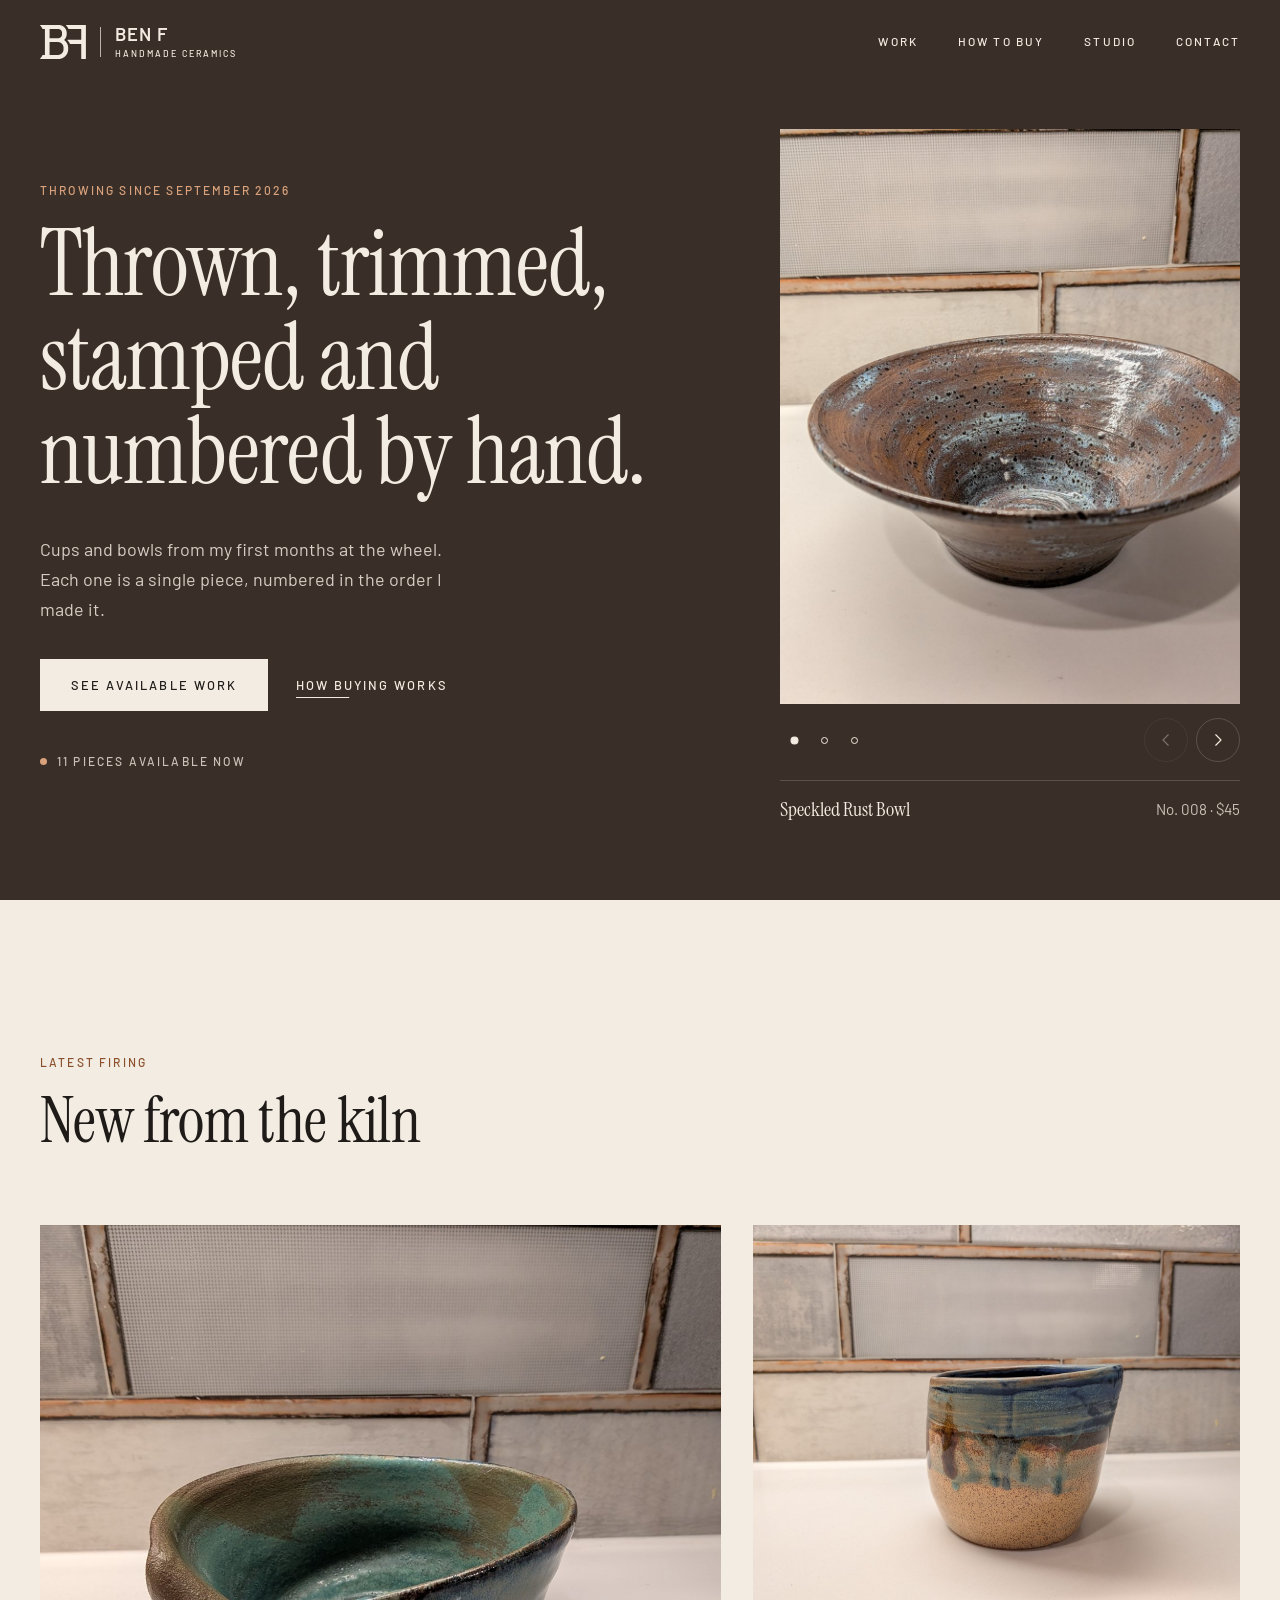
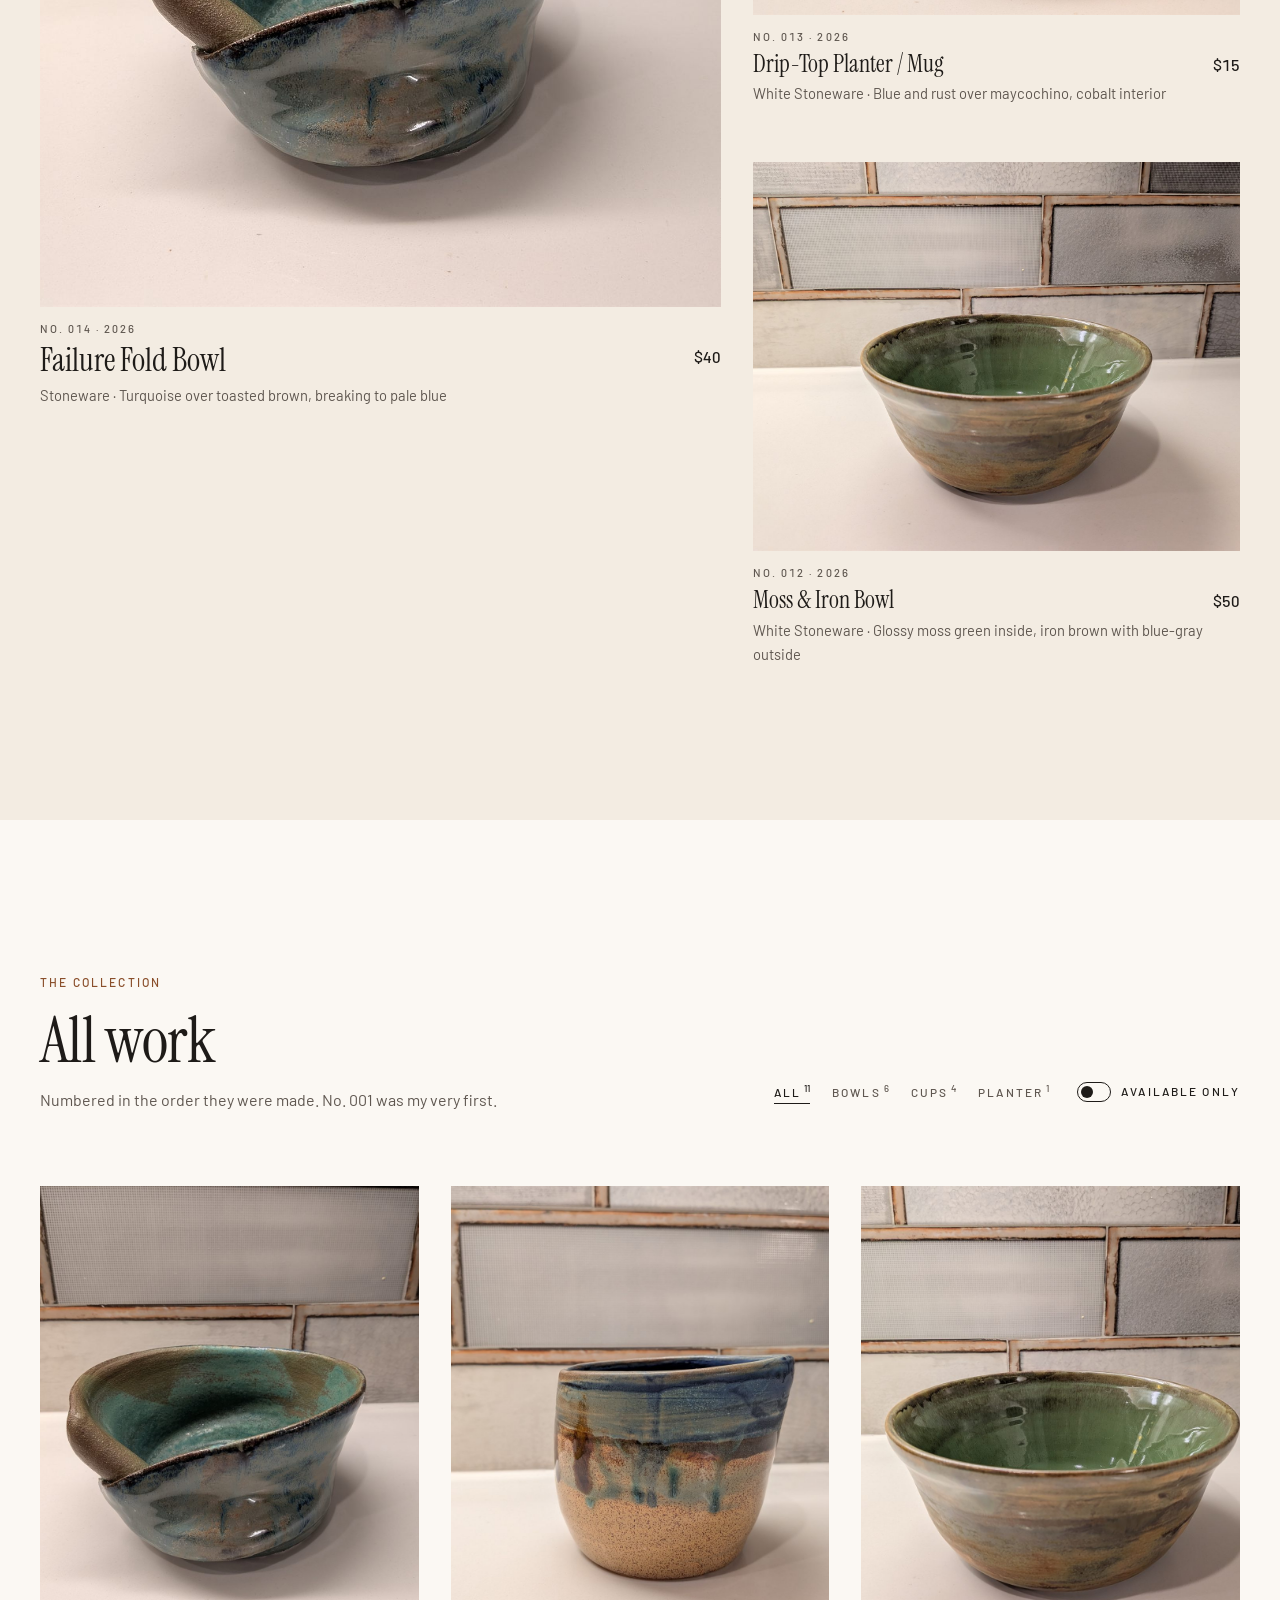
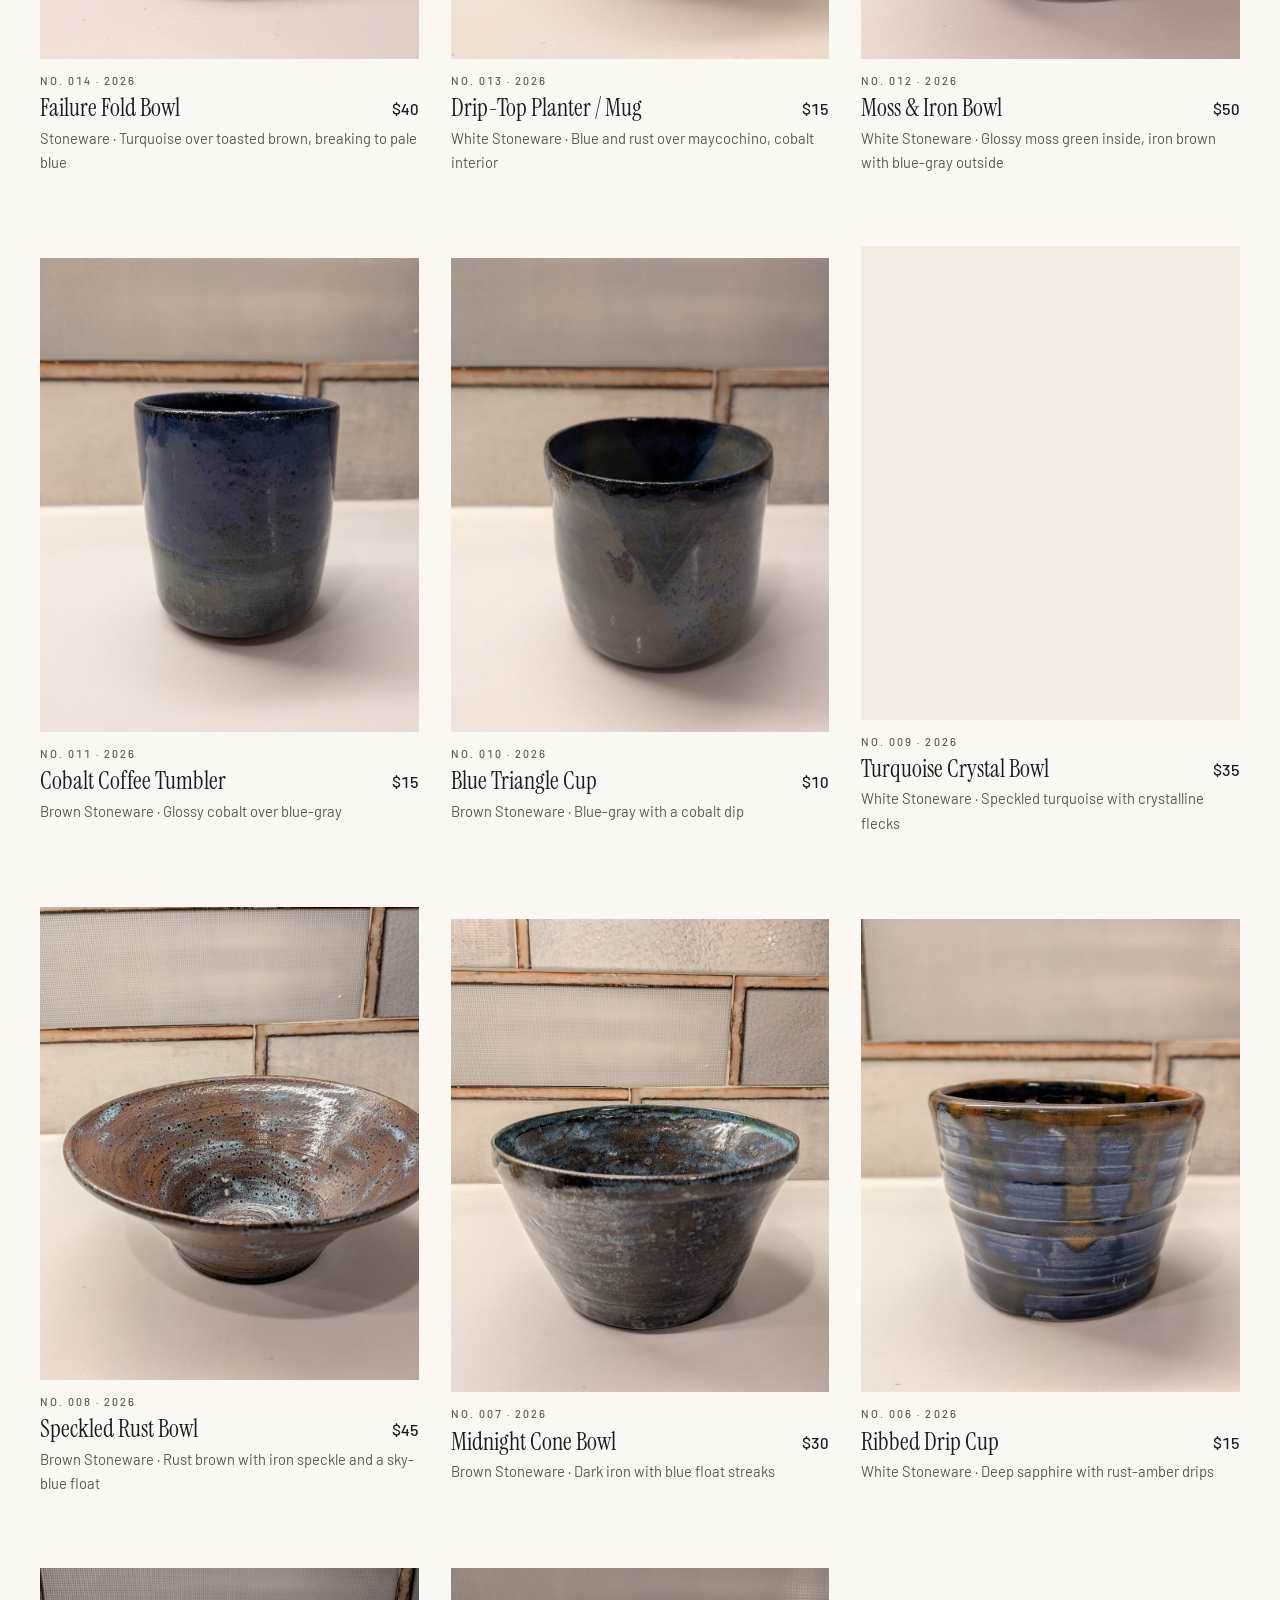
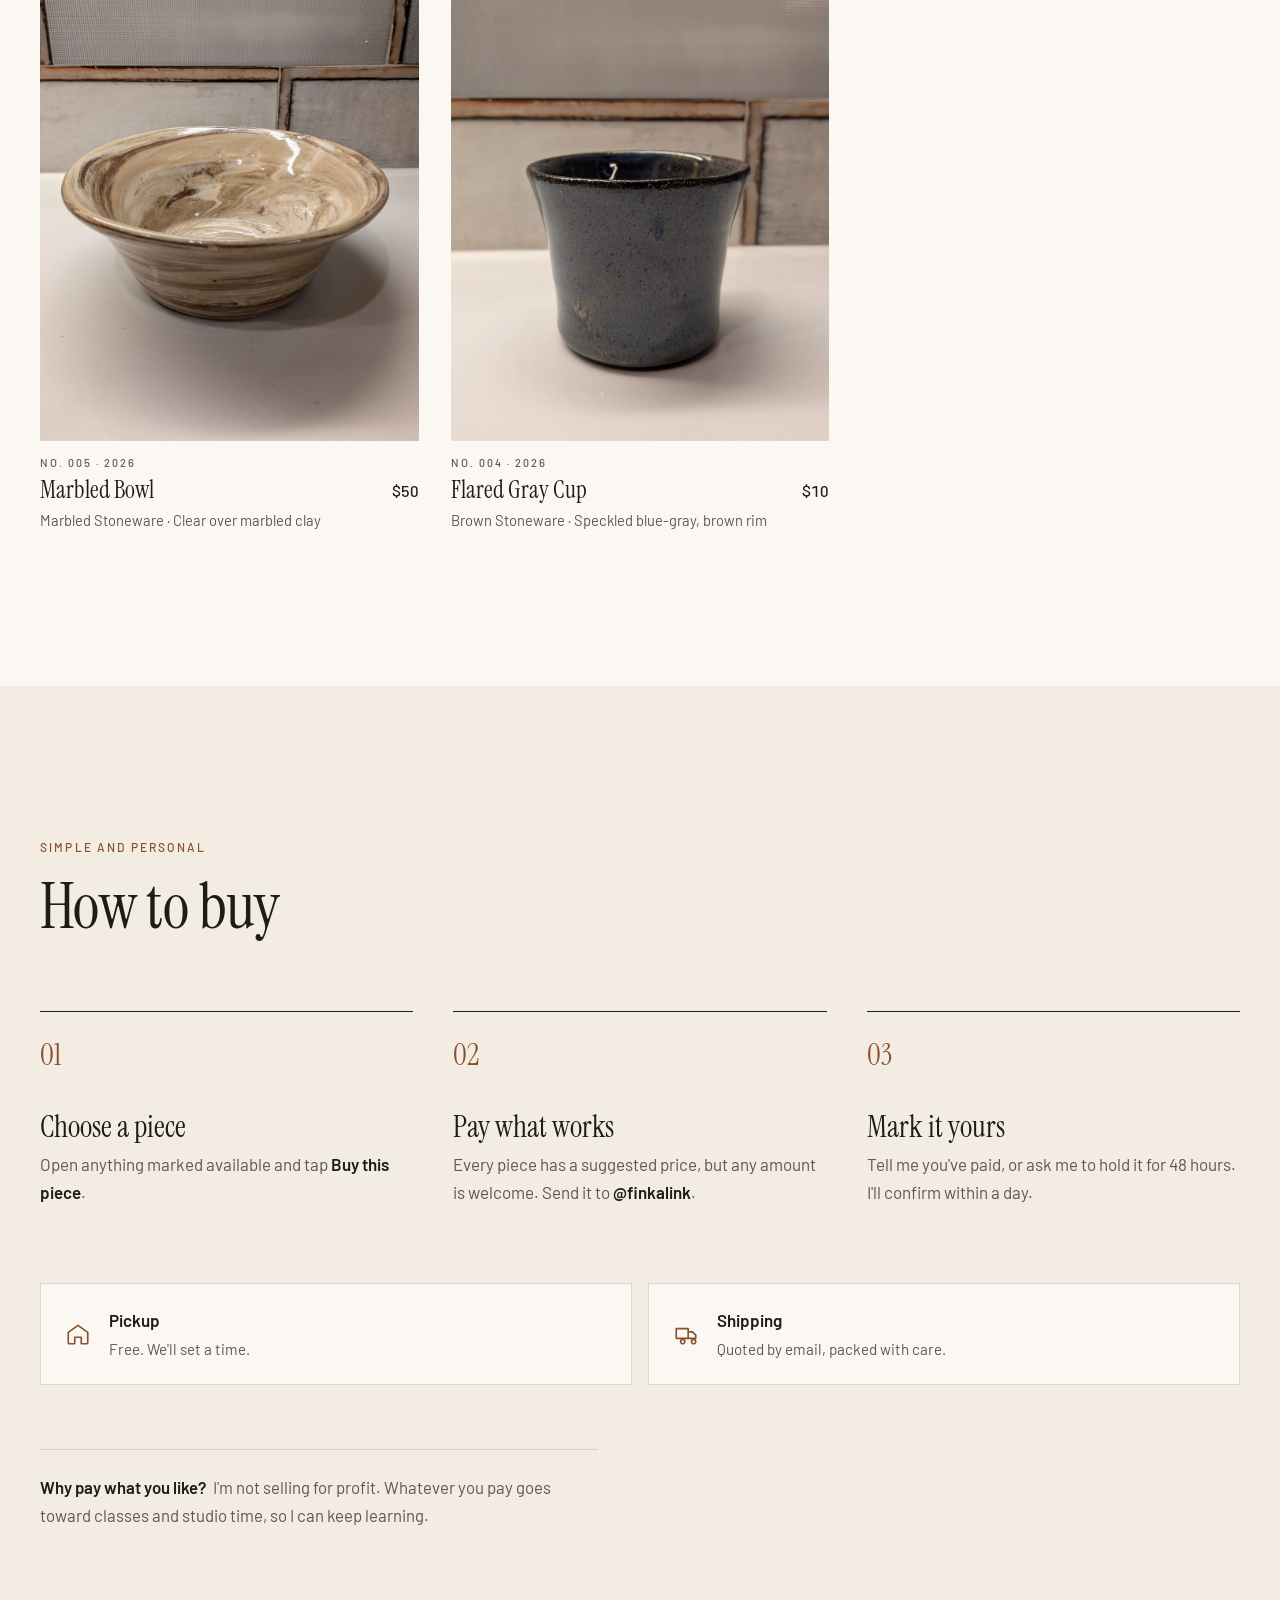
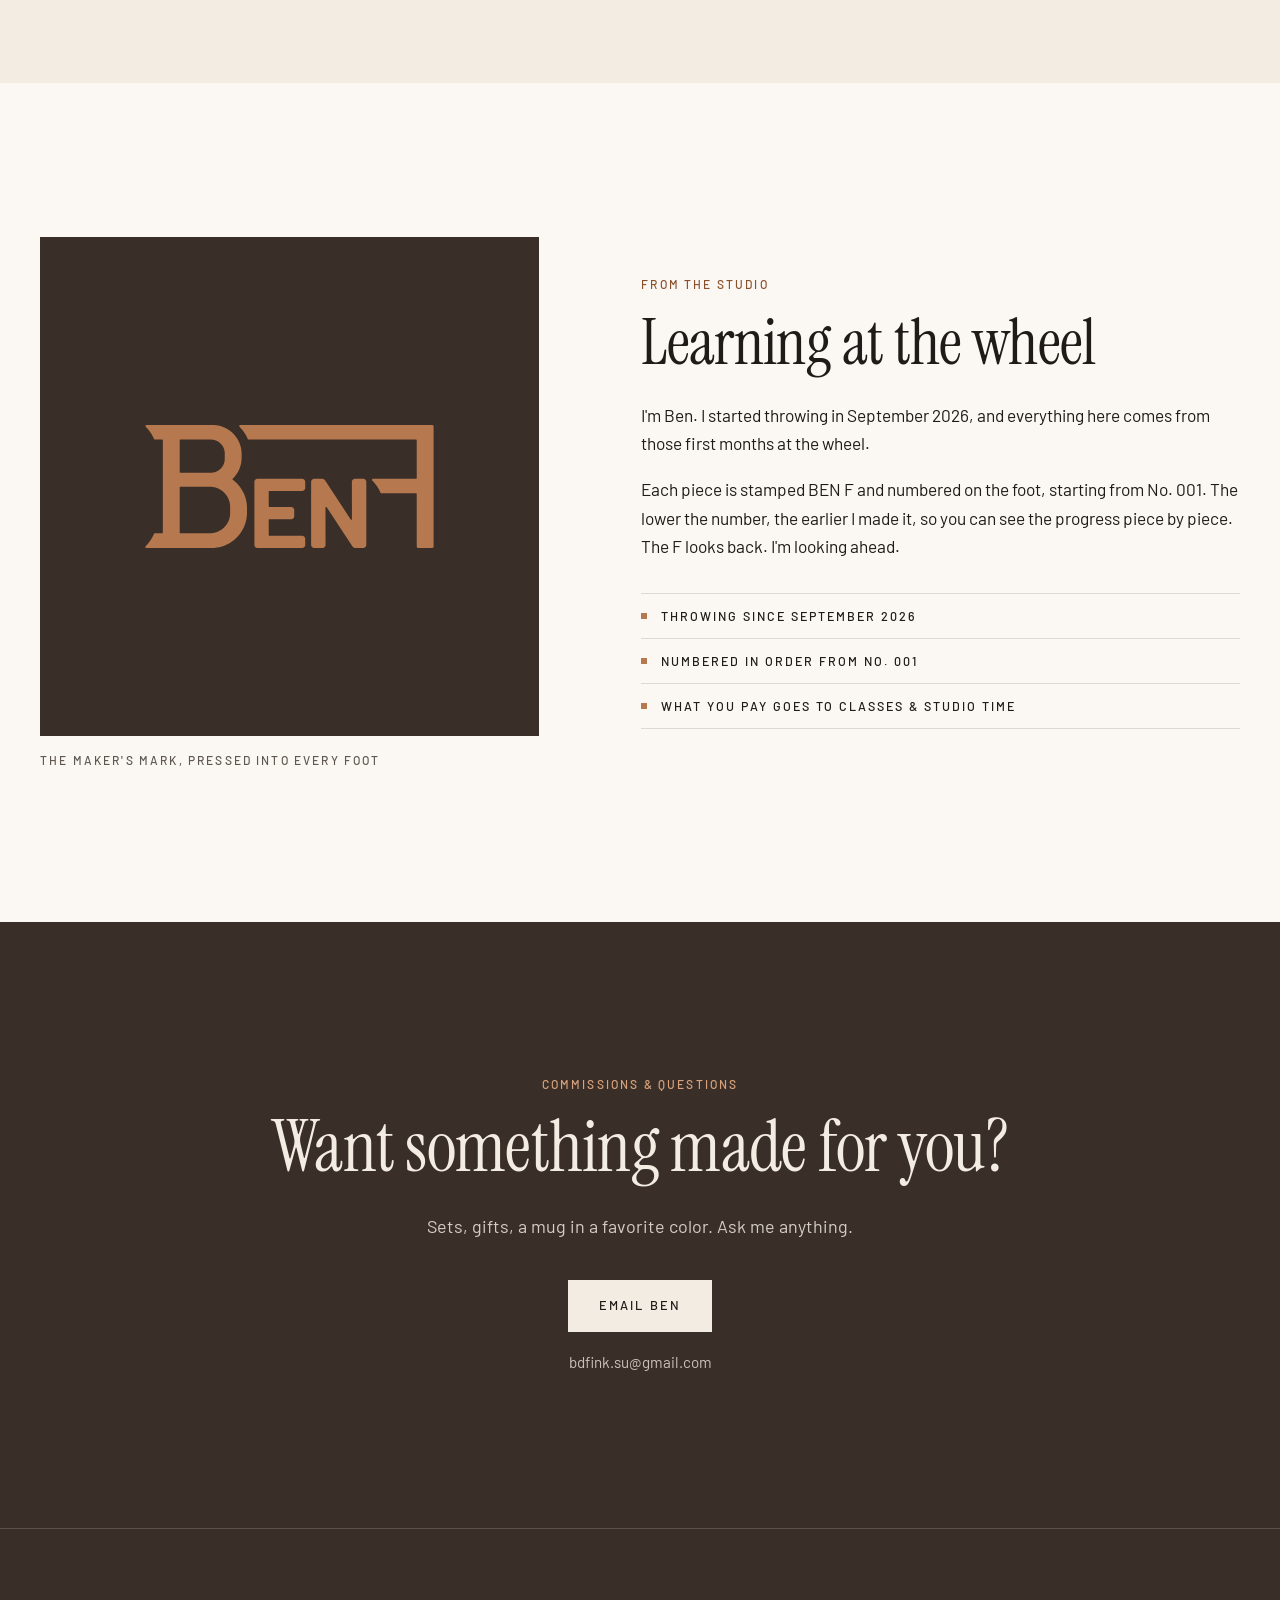
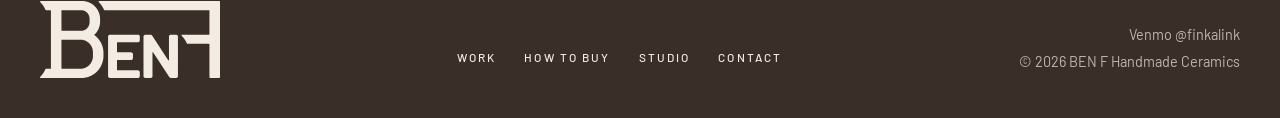
==== index.html @ 5b3cf67e "Swipeable photos for the featured piece; choose its top photo - Homepage: featured piece shows all i" ====
<!doctype html>
<html lang="en">
<head>
  <meta charset="utf-8">
  <meta name="viewport" content="width=device-width, initial-scale=1, viewport-fit=cover">
  <title>BEN F · Handmade Ceramics</title>
  <meta name="description" content="Wheel-thrown mugs, bowls and vases by BEN F. Each piece is thrown, trimmed, stamped and numbered by hand.">
  <meta name="theme-color" content="#3A2F28">

  <meta property="og:title" content="BEN F · Handmade Ceramics">
  <meta property="og:description" content="Thrown, trimmed, stamped and numbered by hand.">
  <meta property="og:image" content="https://finkalink.github.io/benf-ceramics/assets/brand/share.png">
  <meta property="og:type" content="website">

  <link rel="icon" href="assets/brand/favicon.ico" sizes="any">
  <link rel="icon" type="image/png" sizes="32x32" href="assets/brand/favicon_32.png">
  <link rel="apple-touch-icon" href="assets/brand/favicon_180.png">

  <link rel="preconnect" href="https://fonts.googleapis.com">
  <link rel="preconnect" href="https://fonts.gstatic.com" crossorigin>
  <link href="https://fonts.googleapis.com/css2?family=Barlow:ital,wght@0,400;0,500;0,600;1,400&family=Instrument+Serif:ital@0;1&display=swap" rel="stylesheet">
  <link rel="stylesheet" href="css/styles.css?v=202611241958">
  <script>document.documentElement.classList.add("js");</script>
</head>
<body>
  <a class="skip-link" href="#work">Skip to the work</a>

  <!-- ============ NAV ============ -->
  <header class="nav" id="nav">
    <div class="wrap nav__inner">
      <a href="#top" class="lockup" aria-label="BEN F Handmade Ceramics, back to top">
        <span class="monogram" aria-hidden="true"></span>
        <span class="lockup__rule" aria-hidden="true"></span>
        <span class="lockup__text">
          <span class="lockup__name">BEN F</span>
          <span class="lockup__sub">Handmade Ceramics</span>
        </span>
      </a>

      <nav class="nav__links" aria-label="Main">
        <a href="#work" data-section="work">Work</a>
        <a href="#how" data-section="how">How to buy</a>
        <a href="#studio" data-section="studio">Studio</a>
        <a href="#contact" data-section="contact">Contact</a>
      </nav>

      <button class="nav__menu-btn" id="menu-open" aria-expanded="false" aria-controls="menu">Menu</button>
    </div>
  </header>

  <!-- Full-screen mobile menu (museum floor guide) -->
  <div class="menu" id="menu" hidden>
    <div class="wrap menu__top">
      <span class="monogram" aria-hidden="true"></span>
      <button class="menu__close" id="menu-close">Close</button>
    </div>
    <nav class="wrap menu__links" aria-label="Main">
      <a href="#work"><span>01</span>Work</a>
      <a href="#how"><span>02</span>How to buy</a>
      <a href="#studio"><span>03</span>Studio</a>
      <a href="#contact"><span>04</span>Contact</a>
    </nav>
  </div>

  <main id="top">
    <!-- ============ HERO ============ -->
    <section class="hero room--dark" aria-labelledby="hero-title">
      <div class="wrap hero__grid">
        <div class="hero__text">
          <p class="label label--accent reveal">Throwing since September 2026</p>
          <h1 id="hero-title" class="display reveal">Thrown, trimmed, stamped and numbered by&nbsp;hand.</h1>
          <p class="hero__lede reveal">Cups and bowls from my first months at the wheel. Each one is a single piece, numbered in the order I made it.</p>
          <div class="hero__actions reveal">
            <a href="#work" class="btn btn--light">See available work</a>
            <a href="#how" class="link link--light">How buying works</a>
          </div>
          <p class="hero__count label reveal" id="hero-count" aria-live="polite"></p>
        </div>

        <figure class="hero__art reveal" id="hero-art">
          <!-- filled by main.js -->
        </figure>
      </div>
    </section>

    <!-- ============ NEW FROM THE KILN ============ -->
    <section class="section" id="new" aria-labelledby="new-title">
      <div class="wrap">
        <header class="section__head reveal">
          <p class="label label--accent">Latest firing</p>
          <h2 id="new-title" class="title">New from the kiln</h2>
        </header>
        <div class="new-grid" id="new-grid"></div>
      </div>
    </section>

    <!-- ============ COLLECTION ============ -->
    <section class="section section--paper" id="work" aria-labelledby="work-title">
      <div class="wrap">
        <header class="section__head section__head--split reveal">
          <div>
            <p class="label label--accent">The collection</p>
            <h2 id="work-title" class="title">All work</h2>
            <p class="section__note">Numbered in the order they were made. No. 001 was my very first.</p>
          </div>
          <div class="toolbar">
            <div class="filters" id="filters" role="group" aria-label="Filter by type"></div>
            <label class="toggle">
              <input type="checkbox" id="only-available">
              <span class="toggle__track" aria-hidden="true"></span>
              <span>Available only</span>
            </label>
          </div>
        </header>
        <div class="grid" id="grid" aria-live="polite"></div>
        <p class="grid__empty" id="grid-empty" hidden>Nothing here right now. A new firing is on the way.</p>
      </div>
    </section>

    <!-- ============ HOW TO BUY ============ -->
    <section class="section" id="how" aria-labelledby="how-title">
      <div class="wrap">
        <header class="section__head reveal">
          <p class="label label--accent">Simple and personal</p>
          <h2 id="how-title" class="title">How to buy</h2>
        </header>

        <ol class="steps">
          <li class="step reveal">
            <span class="step__no">01</span>
            <h3 class="step__title">Choose a piece</h3>
            <p>Open anything marked available and tap <strong>Buy this piece</strong>.</p>
          </li>
          <li class="step reveal">
            <span class="step__no">02</span>
            <h3 class="step__title">Pay what works</h3>
            <p>Every piece has a suggested price, but any amount is welcome. Send it to <strong class="venmo-handle">@finkalink</strong>.</p>
          </li>
          <li class="step reveal">
            <span class="step__no">03</span>
            <h3 class="step__title">Mark it yours</h3>
            <p>Tell me you've paid, or ask me to hold it for 48 hours. I'll confirm within a day.</p>
          </li>
        </ol>

        <div class="delivery reveal">
          <div class="delivery__item">
            <svg viewBox="0 0 24 24" aria-hidden="true"><path d="M3 10.5 12 4l9 6.5V20a1 1 0 0 1-1 1h-5v-6H9v6H4a1 1 0 0 1-1-1z"/></svg>
            <div><strong>Pickup</strong><span>Free. We'll set a time.</span></div>
          </div>
          <div class="delivery__item">
            <svg viewBox="0 0 24 24" aria-hidden="true"><path d="M3 7h11v9H3zM14 10h4l3 3v3h-7zM7 19a2 2 0 1 0 0-.01M17 19a2 2 0 1 0 0-.01"/></svg>
            <div><strong>Shipping</strong><span>Quoted by email, packed with care.</span></div>
          </div>
        </div>

        <p class="how__note reveal"><strong>Why pay what you like?</strong> I'm not selling for profit. Whatever you pay goes toward classes and studio time, so I can keep learning.</p>
      </div>
    </section>

    <!-- ============ STUDIO ============ -->
    <section class="section section--paper" id="studio" aria-labelledby="studio-title">
      <div class="wrap studio">
        <figure class="studio__art reveal" aria-hidden="true">
          <div class="studio__stamp"><span class="mark"></span></div>
          <figcaption class="label">The maker's mark, pressed into every foot</figcaption>
        </figure>
        <div class="studio__text">
          <p class="label label--accent reveal">From the studio</p>
          <h2 id="studio-title" class="title reveal">Learning at the wheel</h2>
          <p class="reveal">I'm Ben. I started throwing in September 2026, and everything here comes from those first months at the wheel.</p>
          <p class="reveal">Each piece is stamped BEN F and numbered on the foot, starting from No. 001. The lower the number, the earlier I made it, so you can see the progress piece by piece. The F looks back. I'm looking ahead.</p>
          <ul class="facts reveal">
            <li>Throwing since September 2026</li>
            <li>Numbered in order from No. 001</li>
            <li>What you pay goes to classes &amp; studio time</li>
          </ul>
        </div>
      </div>
    </section>

    <!-- ============ COMMISSIONS / CONTACT ============ -->
    <section class="section room--dark contact" id="contact" aria-labelledby="contact-title">
      <div class="wrap contact__inner">
        <p class="label label--accent reveal">Commissions &amp; questions</p>
        <h2 id="contact-title" class="display display--md reveal">Want something made for&nbsp;you?</h2>
        <p class="contact__lede reveal">Sets, gifts, a mug in a favorite color. Ask me anything.</p>
        <div class="reveal">
          <a class="btn btn--light" data-email-link href="#">Email Ben</a>
          <p class="contact__email" data-email-text></p>
        </div>
      </div>
    </section>
  </main>

  <!-- ============ FOOTER ============ -->
  <footer class="footer room--dark">
    <div class="wrap footer__inner">
      <span class="mark mark--footer" role="img" aria-label="BEN F"></span>
      <nav class="footer__links" aria-label="Footer">
        <a href="#work">Work</a>
        <a href="#how">How to buy</a>
        <a href="#studio">Studio</a>
        <a href="#contact">Contact</a>
      </nav>
      <div class="footer__meta">
        <p>Venmo <span class="venmo-handle">@finkalink</span></p>
        <p><a href="admin.html" class="footer__quiet" aria-label="Studio">&copy;</a> <span id="year"></span> BEN F Handmade Ceramics</p>
      </div>
    </div>
  </footer>

  <!-- ============ PIECE VIEW ("gallery room") ============ -->
  <dialog class="room" id="room" aria-labelledby="room-title">
    <div class="room__art" id="room-art">
      <div class="room__frame" id="room-frame"></div>
      <div class="room__thumbs" id="room-thumbs" hidden></div>
      <div class="room__arrows">
        <button class="arrow" id="room-prev" aria-label="Previous piece">
          <svg viewBox="0 0 24 24" aria-hidden="true"><path d="M15 5 8 12l7 7"/></svg>
        </button>
        <span class="room__count label" id="room-count"></span>
        <button class="arrow" id="room-next" aria-label="Next piece">
          <svg viewBox="0 0 24 24" aria-hidden="true"><path d="m9 5 7 7-7 7"/></svg>
        </button>
      </div>
    </div>

    <div class="room__panel">
      <button class="room__close" id="room-close" aria-label="Close">
        <svg viewBox="0 0 24 24" aria-hidden="true"><path d="M6 6l12 12M18 6 6 18"/></svg>
      </button>
      <div class="room__content" id="room-content"></div>
    </div>
  </dialog>

  <script src="js/pottery.js?v=202611241958"></script>
  <script src="js/main.js?v=202611241958"></script>
</body>
</html>
---- css/styles.css ----
/* =========================================================
   BEN F · Handmade Ceramics
   Design decisions live in /design.md
   ========================================================= */

/* ---------- Tokens ---------- */
:root {
  --ink: #1E1B18;
  --cream: #F3ECE2;
  --paper: #FBF8F3;
  --kiln: #3A2F28;
  --clay: #B5784F;
  --clay-deep: #8A4F2B;
  --clay-light: #D9A27C;
  --stone: #8C8279;
  --stone-deep: #5F5750;
  --hairline: rgba(30, 27, 24, .14);
  --hairline-dark: rgba(243, 236, 226, .18);

  --serif: "Instrument Serif", "Times New Roman", serif;
  --sans: "Barlow", system-ui, -apple-system, "Segoe UI", sans-serif;

  --wrap: 1240px;
  --gutter: 16px;
  --nav-h: 72px;
  --section: clamp(88px, 12vw, 160px);

  --ease: cubic-bezier(.22, .61, .36, 1);
  --ease-out: cubic-bezier(.16, 1, .3, 1);

  --z-nav: 20;
  --z-menu: 40;
}
@media (min-width: 768px) { :root { --gutter: 40px; --nav-h: 84px; } }

/* ---------- Base ---------- */
*, *::before, *::after { box-sizing: border-box; }

html {
  scroll-behavior: smooth;
  scroll-padding-top: var(--nav-h);
  -webkit-text-size-adjust: 100%;
}
body {
  margin: 0;
  background: var(--cream);
  color: var(--ink);
  font: 400 17px/1.65 var(--sans);
  -webkit-font-smoothing: antialiased;
  overflow-x: hidden;
}
body.is-locked { overflow: hidden; }

img, svg { display: block; max-width: 100%; }
a { color: inherit; }
button { font: inherit; color: inherit; }
p { margin: 0 0 1em; max-width: 60ch; }
strong { font-weight: 600; }

:focus-visible {
  outline: 2px solid var(--clay-deep);
  outline-offset: 3px;
  border-radius: 2px;
}
.room--dark :focus-visible { outline-color: var(--clay-light); }

.wrap {
  width: 100%;
  max-width: calc(var(--wrap) + var(--gutter) * 2);
  margin-inline: auto;
  padding-inline: var(--gutter);
}

.skip-link {
  position: absolute;
  left: 16px;
  top: -100px;
  z-index: 100;
  background: var(--ink);
  color: var(--cream);
  padding: 12px 18px;
}
.skip-link:focus { top: 12px; }

/* ---------- Type ---------- */
.display, .title {
  font-family: var(--serif);
  font-weight: 400;
  line-height: 1.02;
  letter-spacing: -.01em;
  margin: 0 0 .4em;
  text-wrap: balance;
}
.display { font-size: clamp(2.9rem, 7.2vw, 6.2rem); }
.display--md { font-size: clamp(2.5rem, 5.6vw, 4.6rem); }
.title { font-size: clamp(2.4rem, 5vw, 4rem); }

.label {
  font: 500 .75rem/1.4 var(--sans);
  letter-spacing: .18em;
  text-transform: uppercase;
  margin: 0 0 1.1rem;
}
.label--accent { color: var(--clay-deep); }
.room--dark .label--accent { color: var(--clay-light); }

/* ---------- Buttons & links ---------- */
.btn {
  display: inline-flex;
  align-items: center;
  justify-content: center;
  gap: .6em;
  min-height: 52px;
  padding: 0 30px;
  border: 1px solid var(--ink);
  border-radius: 0;
  background: var(--ink);
  color: var(--cream);
  font: 500 .8rem/1 var(--sans);
  letter-spacing: .16em;
  text-transform: uppercase;
  text-decoration: none;
  cursor: pointer;
  transition: background-color .25s var(--ease), color .25s var(--ease), border-color .25s var(--ease);
}
.btn:hover { background: var(--clay-deep); border-color: var(--clay-deep); }
.btn--light { background: var(--cream); color: var(--ink); border-color: var(--cream); }
.btn--light:hover { background: var(--clay-light); border-color: var(--clay-light); color: var(--ink); }
.btn--ghost { background: transparent; color: var(--ink); }
.btn--ghost:hover { background: var(--ink); color: var(--cream); border-color: var(--ink); }
.btn--block { width: 100%; }
.btn[disabled], .btn[aria-disabled="true"] { opacity: .55; cursor: not-allowed; pointer-events: none; }

.link {
  position: relative;
  display: inline-block;
  padding: 6px 0;
  font: 500 .8rem/1 var(--sans);
  letter-spacing: .16em;
  text-transform: uppercase;
  text-decoration: none;
  cursor: pointer;
  background: none;
  border: 0;
}
.link::after {
  content: "";
  position: absolute;
  left: 0; right: 0; bottom: 0;
  height: 1px;
  background: currentColor;
  transform: scaleX(.35);
  transform-origin: left;
  transition: transform .35s var(--ease);
}
.link:hover::after, .link:focus-visible::after { transform: scaleX(1); }
.link--light { color: var(--cream); }

/* ---------- Brand marks (CSS masks keep them single-color) ---------- */
.monogram, .mark {
  display: block;
  background: currentColor;
  -webkit-mask: var(--src) center / contain no-repeat;
          mask: var(--src) center / contain no-repeat;
}
.monogram { --src: url("../assets/brand/bf-monogram.svg"); width: 46px; aspect-ratio: 1348 / 1000; }
.mark     { --src: url("../assets/brand/benf-mark.svg");   width: 220px; aspect-ratio: 2344 / 1000; }

/* ---------- Nav ---------- */
.nav {
  position: fixed;
  inset: 0 0 auto 0;
  z-index: var(--z-nav);
  height: var(--nav-h);
  color: var(--cream);
  transition: background-color .3s var(--ease), color .3s var(--ease), box-shadow .3s var(--ease);
}
.nav.is-scrolled {
  background: rgba(58, 47, 40, .96);
  box-shadow: 0 1px 0 var(--hairline-dark);
}
.nav.is-solid {
  background: rgba(243, 236, 226, .94);
  color: var(--ink);
  box-shadow: 0 1px 0 var(--hairline);
  -webkit-backdrop-filter: blur(10px);
          backdrop-filter: blur(10px);
}
.nav__inner {
  height: 100%;
  display: flex;
  align-items: center;
  justify-content: space-between;
  gap: 24px;
}

.lockup {
  display: flex;
  align-items: center;
  gap: 14px;
  text-decoration: none;
  min-height: 44px;
}
.lockup__rule { width: 1px; height: 30px; background: currentColor; opacity: .7; }
.lockup__text { display: flex; flex-direction: column; line-height: 1; }
.lockup__name { font: 600 1.15rem/1 var(--sans); letter-spacing: .06em; }
.lockup__sub { font: 500 .56rem/1 var(--sans); letter-spacing: .22em; text-transform: uppercase; margin-top: 6px; }

.nav__links { display: none; gap: 40px; }
.nav__links a {
  position: relative;
  padding: 10px 0;
  font: 500 .74rem/1 var(--sans);
  letter-spacing: .18em;
  text-transform: uppercase;
  text-decoration: none;
}
.nav__links a::after {
  content: "";
  position: absolute;
  left: 50%; bottom: 2px;
  width: 18px; height: 2px;
  margin-left: -9px;
  background: var(--clay);
  transform: scaleX(0);
  transition: transform .3s var(--ease);
}
.nav__links a:hover::after,
.nav__links a.is-active::after { transform: scaleX(1); }

.nav__menu-btn {
  min-height: 44px;
  padding: 0 4px;
  background: none;
  border: 0;
  font: 500 .74rem/1 var(--sans);
  letter-spacing: .18em;
  text-transform: uppercase;
  cursor: pointer;
}

@media (min-width: 900px) {
  .nav__links { display: flex; }
  .nav__menu-btn { display: none; }
}
@media (max-width: 420px) {
  .lockup__rule, .lockup__sub { display: none; }
}

/* Mobile menu */
.menu {
  position: fixed;
  inset: 0;
  z-index: var(--z-menu);
  background: var(--kiln);
  color: var(--cream);
  display: flex;
  flex-direction: column;
  opacity: 0;
  transition: opacity .3s var(--ease);
}
.menu.is-open { opacity: 1; }
.menu[hidden] { display: none; }
.menu__top {
  height: var(--nav-h);
  display: flex;
  align-items: center;
  justify-content: space-between;
}
.menu__close {
  min-height: 44px;
  background: none;
  border: 0;
  font: 500 .74rem/1 var(--sans);
  letter-spacing: .18em;
  text-transform: uppercase;
  cursor: pointer;
}
.menu__links {
  display: flex;
  flex-direction: column;
  justify-content: center;
  flex: 1;
  padding-bottom: 12vh;
}
.menu__links a {
  display: flex;
  align-items: baseline;
  gap: 18px;
  padding: 14px 0;
  border-bottom: 1px solid var(--hairline-dark);
  font: 400 clamp(2.4rem, 11vw, 3.4rem)/1 var(--serif);
  text-decoration: none;
}
.menu__links span { font: 500 .72rem/1 var(--sans); letter-spacing: .18em; color: var(--clay-light); }

/* ---------- Rooms & sections ---------- */
.room--dark { background: var(--kiln); color: var(--cream); }
.section { padding-block: var(--section); }
.section--paper { background: var(--paper); }
.section__head { margin-bottom: clamp(40px, 6vw, 72px); }
.section__head .title { margin: 0; }
.section__head--split {
  display: flex;
  flex-wrap: wrap;
  align-items: flex-end;
  justify-content: space-between;
  gap: 28px;
}

/* ---------- Hero ---------- */
.hero {
  min-height: 100svh;
  padding: calc(var(--nav-h) + 40px) 0 72px;
  display: flex;
  align-items: center;
}
.hero__grid {
  display: grid;
  gap: 56px;
  align-items: center;
}
.hero__lede { font-size: 1.12rem; color: rgba(243, 236, 226, .84); max-width: 44ch; margin-bottom: 2.2rem; }
.hero__actions { display: flex; flex-wrap: wrap; align-items: center; gap: 28px; }
.hero__count { margin: 2.6rem 0 0; color: rgba(243, 236, 226, .78); display: flex; align-items: center; gap: 10px; }
.hero__count::before {
  content: "";
  width: 7px; height: 7px;
  border-radius: 50%;
  background: var(--clay-light);
}
.hero__count:empty { display: none; }

.hero__art { margin: 0; }
/* Featured piece: a swipeable strip of its photos */
.hero__track {
  display: flex;
  aspect-ratio: 4 / 5;
  overflow-x: auto;
  overflow-y: hidden;
  scroll-snap-type: x mandatory;
  overscroll-behavior-x: contain;
  scrollbar-width: none;
  background: var(--paper);
}
.hero__track::-webkit-scrollbar { display: none; }
.hero__slide {
  flex: 0 0 100%;
  height: 100%;
  padding: 0;
  border: 0;
  background: none;
  overflow: hidden;
  scroll-snap-align: start;
  scroll-snap-stop: always;
  cursor: pointer;
}
.hero__slide > * { width: 100%; height: 100%; object-fit: cover; transition: transform .9s var(--ease-out); }
.hero__slide:hover > *, .hero__slide:focus-visible > * { transform: scale(1.03); }
.hero__slide:focus-visible { outline-offset: -4px; }

.hero__nav {
  display: flex;
  align-items: center;
  justify-content: space-between;
  gap: 12px;
  margin-top: 14px;
}
.hero__dots { display: flex; gap: 2px; }
.hero__dot {
  width: 28px; height: 28px;
  display: grid;
  place-items: center;
  padding: 0;
  border: 0;
  background: none;
  cursor: pointer;
}
.hero__dot::before {
  content: "";
  width: 7px; height: 7px;
  border-radius: 50%;
  border: 1px solid var(--cream);
  transition: background-color .2s var(--ease), transform .2s var(--ease);
}
.hero__dot[aria-current="true"]::before { background: var(--cream); transform: scale(1.15); }
.hero__arrows { display: flex; gap: 8px; }
.hero__arrow {
  width: 44px; height: 44px;
  display: grid;
  place-items: center;
  border: 1px solid var(--hairline-dark);
  border-radius: 50%;
  background: none;
  color: var(--cream);
  cursor: pointer;
  transition: background-color .2s var(--ease), border-color .2s var(--ease), color .2s var(--ease);
}
.hero__arrow:hover { background: var(--cream); border-color: var(--cream); color: var(--ink); }
.hero__arrow[disabled] { opacity: .35; pointer-events: none; }
.hero__arrow svg { width: 18px; height: 18px; fill: none; stroke: currentColor; stroke-width: 1.5; stroke-linecap: round; stroke-linejoin: round; }
.hero__caption {
  display: flex;
  justify-content: space-between;
  gap: 16px;
  padding-top: 16px;
  border-top: 1px solid var(--hairline-dark);
  margin-top: 18px;
  font-size: .95rem;
}
.hero__caption em { font: 400 1.25rem/1.2 var(--serif); font-style: normal; }
.hero__caption span { color: rgba(243, 236, 226, .78); }

@media (min-width: 900px) {
  .hero__grid { grid-template-columns: 1.15fr .85fr; gap: clamp(56px, 7vw, 120px); }
  .hero__art { max-width: 460px; justify-self: end; width: 100%; }
}

/* ---------- Piece cards (shared) ---------- */
.piece {
  display: block;
  width: 100%;
  padding: 0;
  border: 0;
  background: none;
  text-align: left;
  cursor: pointer;
}
.piece__frame {
  position: relative;
  aspect-ratio: 4 / 5;
  overflow: hidden;
  background: var(--cream);
}
.section--paper .piece__frame { background: var(--cream); }
.piece__frame > svg,
.piece__frame > img {
  width: 100%;
  height: 100%;
  object-fit: cover;
  transition: transform .9s var(--ease-out);
}
.piece:hover .piece__frame > svg,
.piece:hover .piece__frame > img,
.piece:focus-visible .piece__frame > svg,
.piece:focus-visible .piece__frame > img { transform: scale(1.03); }

.piece__view {
  position: absolute;
  right: 14px; bottom: 14px;
  padding: 10px 14px;
  background: var(--paper);
  color: var(--ink);
  font: 500 .68rem/1 var(--sans);
  letter-spacing: .18em;
  text-transform: uppercase;
  opacity: 0;
  transform: translateY(6px);
  transition: opacity .3s var(--ease), transform .3s var(--ease);
}
.piece:hover .piece__view, .piece:focus-visible .piece__view { opacity: 1; transform: none; }
@media (hover: none) { .piece__view { display: none; } }

.status {
  position: absolute;
  left: 14px; top: 14px;
  padding: 7px 11px;
  background: var(--ink);
  color: var(--cream);
  font: 500 .66rem/1 var(--sans);
  letter-spacing: .18em;
  text-transform: uppercase;
}
.status--reserved { background: var(--clay-deep); }
.piece.is-unavailable .piece__frame > svg,
.piece.is-unavailable .piece__frame > img { opacity: .72; }

/* Wall label */
.wall-label {
  display: grid;
  grid-template-columns: 1fr auto;
  column-gap: 16px;
  padding-top: 16px;
}
.wall-label__no {
  grid-column: 1 / -1;
  font: 500 .7rem/1 var(--sans);
  letter-spacing: .18em;
  text-transform: uppercase;
  color: var(--stone-deep);
  margin-bottom: 8px;
  font-variant-numeric: tabular-nums;
}
.wall-label__name { font: 400 1.5rem/1.15 var(--serif); }
.wall-label__price { font: 500 1rem/1.5 var(--sans); font-variant-numeric: tabular-nums; padding-top: 3px; }
.wall-label__meta { grid-column: 1 / -1; font-size: .92rem; color: var(--stone-deep); margin-top: 4px; }
.is-unavailable .wall-label__price { color: var(--stone-deep); }

/* ---------- New from the kiln ---------- */
.new-grid { display: grid; gap: 56px 32px; }
@media (min-width: 768px) {
  .new-grid { grid-template-columns: 7fr 5fr; align-items: start; }
  .new-grid > :first-child { grid-row: span 2; }
  .new-grid > :first-child .piece__frame { aspect-ratio: 1 / 1; }
  .new-grid > :first-child .wall-label__name { font-size: 2rem; }
  .new-grid > :not(:first-child) .piece__frame { aspect-ratio: 5 / 4; }
}

/* ---------- Collection ---------- */
.toolbar { display: flex; flex-wrap: wrap; align-items: center; gap: 16px 28px; }
.filters { display: flex; flex-wrap: wrap; gap: 4px 22px; }
.filters button {
  position: relative;
  min-height: 44px;
  padding: 0;
  background: none;
  border: 0;
  font: 500 .74rem/1 var(--sans);
  letter-spacing: .18em;
  text-transform: uppercase;
  color: var(--stone-deep);
  cursor: pointer;
  transition: color .2s var(--ease);
}
.filters button::after {
  content: "";
  position: absolute;
  left: 0; right: 0; bottom: 10px;
  height: 1px;
  background: var(--ink);
  transform: scaleX(0);
  transform-origin: left;
  transition: transform .3s var(--ease);
}
.filters button:hover { color: var(--ink); }
.filters button[aria-pressed="true"] { color: var(--ink); }
.filters button[aria-pressed="true"]::after { transform: scaleX(1); }
.filters sup { font-size: .6rem; margin-left: 3px; letter-spacing: 0; }

.toggle {
  display: inline-flex;
  align-items: center;
  gap: 10px;
  min-height: 44px;
  font: 500 .74rem/1 var(--sans);
  letter-spacing: .18em;
  text-transform: uppercase;
  cursor: pointer;
}
.toggle input { position: absolute; opacity: 0; width: 1px; height: 1px; }
.toggle__track {
  position: relative;
  width: 34px; height: 20px;
  border: 1px solid var(--ink);
  border-radius: 20px;
  transition: background-color .2s var(--ease);
}
.toggle__track::after {
  content: "";
  position: absolute;
  top: 3px; left: 3px;
  width: 12px; height: 12px;
  border-radius: 50%;
  background: var(--ink);
  transition: transform .25s var(--ease), background-color .2s var(--ease);
}
.toggle input:checked + .toggle__track { background: var(--ink); }
.toggle input:checked + .toggle__track::after { transform: translateX(14px); background: var(--cream); }
.toggle input:focus-visible + .toggle__track { outline: 2px solid var(--clay-deep); outline-offset: 3px; }

.grid { display: grid; gap: 56px 24px; }
@media (min-width: 640px)  { .grid { grid-template-columns: repeat(2, 1fr); } }
@media (min-width: 1024px) { .grid { grid-template-columns: repeat(3, 1fr); gap: 72px 32px; } }
@media (min-width: 1440px) { .grid { grid-template-columns: repeat(4, 1fr); } }
.grid__empty { color: var(--stone-deep); }

/* ---------- How to buy ---------- */
.steps {
  list-style: none;
  margin: 0;
  padding: 0;
  display: grid;
  gap: 0;
  border-top: 1px solid var(--hairline);
}
.step {
  padding: 32px 0 36px;
  border-bottom: 1px solid var(--hairline);
  display: grid;
  grid-template-columns: 64px 1fr;
  column-gap: 16px;
}
.step__no { grid-row: span 2; font: 400 1.9rem/1 var(--serif); color: var(--clay-deep); }
.step__title { font: 400 1.9rem/1.1 var(--serif); margin: 0 0 .4rem; }
.step p { margin: 0; color: var(--stone-deep); }
.step strong { color: var(--ink); }
@media (min-width: 900px) {
  .steps { grid-template-columns: repeat(3, 1fr); border-top: 0; gap: 40px; }
  .step {
    display: block;
    border-bottom: 0;
    border-top: 1px solid var(--ink);
    padding: 28px 0 0;
  }
  .step__no { display: block; margin-bottom: 40px; }
}

.delivery {
  display: grid;
  gap: 16px;
  margin-top: clamp(48px, 6vw, 80px);
}
.delivery__item {
  display: flex;
  align-items: center;
  gap: 18px;
  padding: 22px 24px;
  background: var(--paper);
  border: 1px solid var(--hairline);
}
.delivery__item svg {
  width: 26px; height: 26px; flex: none;
  fill: none; stroke: var(--clay-deep); stroke-width: 1.5; stroke-linejoin: round; stroke-linecap: round;
}
.delivery__item strong { display: block; font-weight: 600; }
.delivery__item span { color: var(--stone-deep); font-size: .95rem; }
@media (min-width: 640px) { .delivery { grid-template-columns: 1fr 1fr; } }

/* ---------- Studio ---------- */
.studio { display: grid; gap: 56px; align-items: center; }
.studio__art { margin: 0; }
.studio__stamp {
  aspect-ratio: 1;
  display: grid;
  place-items: center;
  background: var(--kiln);
  color: var(--clay);
}
.studio__stamp .mark { width: 58%; }
.studio__art figcaption { margin: 16px 0 0; color: var(--stone-deep); }
.studio__text p:not(.label) { font-size: 1.08rem; }
.facts {
  list-style: none;
  padding: 0;
  margin: 2rem 0 0;
  border-top: 1px solid var(--hairline);
}
.facts li {
  display: flex;
  align-items: center;
  gap: 14px;
  padding: 14px 0;
  border-bottom: 1px solid var(--hairline);
  font: 500 .78rem/1.3 var(--sans);
  letter-spacing: .16em;
  text-transform: uppercase;
}
.facts li::before { content: ""; width: 6px; height: 6px; background: var(--clay); flex: none; }
@media (min-width: 900px) {
  .studio { grid-template-columns: 5fr 6fr; gap: clamp(56px, 8vw, 128px); }
}

/* ---------- Contact ---------- */
.contact__inner { text-align: center; display: flex; flex-direction: column; align-items: center; }
.contact__lede { font-size: 1.12rem; color: rgba(243, 236, 226, .84); margin-bottom: 2.4rem; }
.contact__email { margin: 18px auto 0; color: rgba(243, 236, 226, .78); font-size: .95rem; }

/* ---------- Footer ---------- */
.footer { padding: 72px 0 40px; border-top: 1px solid var(--hairline-dark); }
.footer__inner { display: grid; gap: 40px; }
.mark--footer { width: 180px; color: var(--cream); }
.footer__links { display: flex; flex-wrap: wrap; gap: 8px 28px; }
.footer__links a {
  font: 500 .74rem/1 var(--sans);
  letter-spacing: .18em;
  text-transform: uppercase;
  text-decoration: none;
  padding: 14px 0;
}
.footer__links a:hover { color: var(--clay-light); }
.footer__meta { font-size: .9rem; color: rgba(243, 236, 226, .72); }
.footer__meta p { margin: 0 0 4px; }
@media (min-width: 900px) {
  .footer__inner { grid-template-columns: auto 1fr auto; align-items: end; }
  .footer__links { justify-content: center; }
  .footer__meta { text-align: right; }
}

/* ---------- Piece view ("gallery room") ---------- */
.room {
  width: 100vw;
  max-width: 100vw;
  height: 100dvh;
  max-height: 100dvh;
  margin: 0;
  padding: 0;
  border: 0;
  background: var(--cream);
  color: var(--ink);
  overflow: hidden;
}
.room[open] {
  display: grid;
  grid-template-rows: minmax(0, 52dvh) 1fr;
  animation: room-in .32s var(--ease-out);
}
.room::backdrop { background: rgba(30, 27, 24, .6); }
@keyframes room-in { from { opacity: 0; transform: scale(.985); } }

.room__art {
  position: relative;
  background: var(--paper);
  display: flex;
  flex-direction: column;
  min-height: 0;
  touch-action: pan-y;
}
.room__frame {
  flex: 1 1 0;
  min-height: 0;
  display: grid;
  grid-template: minmax(0, 1fr) / minmax(0, 1fr); /* don't let a large photo stretch the frame */
  place-items: center;
  padding: 16px 16px 0;
  overflow: hidden;
}
.room__frame > svg,
.room__frame > img {
  max-width: 100%;
  max-height: 100%;
  width: auto;
  height: 100%;
  aspect-ratio: 4 / 5;
  object-fit: contain;
  animation: art-in .45s var(--ease-out);
}
@keyframes art-in { from { opacity: 0; transform: translateX(var(--from, 0)); } }

.room__arrows {
  display: flex;
  align-items: center;
  justify-content: center;
  gap: 18px;
  padding: 8px 0 12px;
}
.room__count { margin: 0; min-width: 64px; text-align: center; color: var(--stone-deep); font-variant-numeric: tabular-nums; }
.arrow {
  width: 48px; height: 48px;
  display: grid;
  place-items: center;
  background: none;
  border: 1px solid var(--hairline);
  border-radius: 50%;
  cursor: pointer;
  transition: background-color .2s var(--ease), border-color .2s var(--ease), color .2s var(--ease);
}
.arrow:hover { background: var(--ink); border-color: var(--ink); color: var(--cream); }
.arrow svg, .room__close svg {
  width: 20px; height: 20px;
  fill: none; stroke: currentColor; stroke-width: 1.5; stroke-linecap: round; stroke-linejoin: round;
}

.room__panel {
  position: relative;
  min-height: 0;
  overflow-y: auto;
  overscroll-behavior: contain;
}
.room__close {
  position: fixed;
  top: 12px; right: 12px;
  z-index: 2;
  width: 48px; height: 48px;
  display: grid;
  place-items: center;
  background: var(--paper);
  border: 1px solid var(--hairline);
  border-radius: 50%;
  cursor: pointer;
  transition: background-color .2s var(--ease), color .2s var(--ease);
}
.room__close:hover { background: var(--ink); color: var(--cream); }
.room__content { padding: 32px var(--gutter) 48px; max-width: 560px; }
.room__content > * { animation: fade-up .45s var(--ease-out) both; }
.room__content > :nth-child(2) { animation-delay: .04s; }
.room__content > :nth-child(3) { animation-delay: .08s; }
.room__content > :nth-child(4) { animation-delay: .12s; }
.room__content > :nth-child(n+5) { animation-delay: .16s; }
@keyframes fade-up { from { opacity: 0; transform: translateY(10px); } }

.room__title { font: 400 clamp(2.4rem, 5vw, 3.6rem)/1.02 var(--serif); margin: 0 0 .5rem; text-wrap: balance; }
.room__price { display: flex; align-items: center; gap: 14px; font: 500 1.2rem/1 var(--sans); margin: 0 0 1.6rem; font-variant-numeric: tabular-nums; }
.pill {
  padding: 6px 10px;
  font: 500 .66rem/1 var(--sans);
  letter-spacing: .18em;
  text-transform: uppercase;
  border: 1px solid currentColor;
}
.pill--available { color: var(--clay-deep); }
.pill--reserved { background: var(--clay-deep); border-color: var(--clay-deep); color: var(--paper); }
.pill--sold { background: var(--ink); border-color: var(--ink); color: var(--cream); }
.room__desc { font-size: 1.05rem; }
.specs {
  display: grid;
  grid-template-columns: auto 1fr;
  margin: 1.6rem 0 2rem;
  border-top: 1px solid var(--hairline);
}
.specs dt, .specs dd { padding: 12px 0; border-bottom: 1px solid var(--hairline); margin: 0; }
.specs dt { font: 500 .7rem/1.6 var(--sans); letter-spacing: .18em; text-transform: uppercase; color: var(--stone-deep); padding-right: 28px; }
.room__note { font-size: .92rem; color: var(--stone-deep); margin-top: 1rem; }

@media (min-width: 900px) {
  .room[open] { grid-template-rows: none; grid-template-columns: minmax(0, 1.35fr) minmax(400px, 1fr); }
  .room__frame { padding: 56px 56px 0; }
  .room__arrows { padding: 16px 0 28px; }
  .room__panel { display: flex; align-items: center; }
  .room__content { padding: 96px clamp(40px, 5vw, 80px) 64px; width: 100%; margin: auto 0; }
  .room__close { position: absolute; top: 24px; right: 24px; }
}

/* ---------- Buy panel ---------- */
.buy__back { margin-bottom: 1.4rem; }
.buy__step { padding: 22px 0; border-top: 1px solid var(--hairline); }
.buy__step-head { display: flex; gap: 14px; align-items: baseline; margin-bottom: 14px; }
.buy__step-head span { font: 400 1.4rem/1 var(--serif); color: var(--clay-deep); }
.buy__step-head h3 { font: 400 1.6rem/1.1 var(--serif); margin: 0; }
.buy__hint { font-size: .9rem; color: var(--stone-deep); margin: 10px 0 0; }

.form { display: grid; gap: 18px; }
.choice-group { border: 0; padding: 0; margin: 0; display: grid; gap: 8px; }
.choice-group legend { font: 500 .7rem/1.4 var(--sans); letter-spacing: .18em; text-transform: uppercase; color: var(--stone-deep); margin-bottom: 8px; padding: 0; }
.choice {
  position: relative;
  display: flex;
  gap: 12px;
  align-items: flex-start;
  padding: 14px 16px;
  border: 1px solid var(--hairline);
  background: var(--paper);
  cursor: pointer;
  transition: border-color .2s var(--ease), background-color .2s var(--ease);
}
.choice:hover { border-color: var(--stone); }
.choice:has(input:checked) { border-color: var(--ink); background: #fff; }
.choice input { accent-color: var(--ink); width: 18px; height: 18px; margin: 3px 0 0; flex: none; }
.choice strong { display: block; font-weight: 600; }
.choice small { display: block; color: var(--stone-deep); font-size: .88rem; }
.choice-row { display: grid; gap: 8px; }
@media (min-width: 480px) { .choice-row { grid-template-columns: 1fr 1fr; } }

.field { display: grid; gap: 6px; }
.field label { font: 500 .7rem/1.4 var(--sans); letter-spacing: .18em; text-transform: uppercase; color: var(--stone-deep); }
.field input, .field textarea {
  width: 100%;
  min-height: 48px;
  padding: 12px 14px;
  border: 1px solid var(--stone);
  border-radius: 0;
  background: #fff;
  color: var(--ink);
  font: 400 1rem/1.4 var(--sans);
}
.field textarea { min-height: 88px; resize: vertical; }
.field input:focus, .field textarea:focus { outline: 2px solid var(--clay-deep); outline-offset: 0; border-color: var(--clay-deep); }
.field__opt { text-transform: none; letter-spacing: 0; font-weight: 400; }
.form__error { color: #9B2C1F; font-size: .95rem; margin: 0; }
.hp { position: absolute; left: -9999px; width: 1px; height: 1px; overflow: hidden; }

.thanks { padding: 8px 0; }
.thanks .room__title { margin-bottom: 1rem; }
.thanks__mark { width: 52px; height: 52px; display: grid; place-items: center; border: 1px solid var(--clay-deep); border-radius: 50%; color: var(--clay-deep); margin-bottom: 1.4rem; }
.thanks__mark svg { width: 24px; height: 24px; fill: none; stroke: currentColor; stroke-width: 1.6; stroke-linecap: round; stroke-linejoin: round; }

/* ---------- Scroll reveal ---------- */
.js .reveal {
  opacity: 0;
  transform: translateY(18px);
  transition: opacity .6s var(--ease-out), transform .6s var(--ease-out);
  transition-delay: var(--d, 0s);
}
.js .reveal.is-in { opacity: 1; transform: none; }

/* ---------- Reduced motion ---------- */
@media (prefers-reduced-motion: reduce) {
  html { scroll-behavior: auto; }
  *, *::before, *::after {
    animation-duration: .01ms !important;
    animation-iteration-count: 1 !important;
    transition-duration: .01ms !important;
    transition-delay: 0s !important;
  }
  .js .reveal { opacity: 1; transform: none; }
}

/* ---------- Piece photo thumbnails ---------- */
.room__thumbs {
  display: flex;
  justify-content: center;
  gap: 8px;
  padding: 12px 16px 0;
  overflow-x: auto;
}
.room__thumbs[hidden] { display: none; }
.room__thumb {
  flex: none;
  width: 52px; height: 64px;
  padding: 0;
  border: 1px solid transparent;
  background: none;
  cursor: pointer;
  opacity: .6;
  transition: opacity .2s var(--ease), border-color .2s var(--ease);
}
.room__thumb img { width: 100%; height: 100%; object-fit: cover; }
.room__thumb:hover { opacity: 1; }
.room__thumb[aria-pressed="true"] { opacity: 1; border-color: var(--ink); }

/* Discreet studio link in the footer */
.footer__quiet { text-decoration: none; color: inherit; }

/* ---------- Sliding scale ---------- */
.room__suggest { font: 500 .66rem/1 var(--sans); letter-spacing: .18em; text-transform: uppercase; color: var(--stone-deep); margin-left: -6px; }
.scale { padding: 4px 0 2px; }
.scale__amount {
  display: block;
  font: 400 3rem/1 var(--serif);
  margin-bottom: 14px;
  font-variant-numeric: tabular-nums;
}
.scale__input {
  --fill: 50%;
  -webkit-appearance: none;
  appearance: none;
  width: 100%;
  height: 44px;
  background: transparent;
  cursor: pointer;
}
.scale__input::-webkit-slider-runnable-track {
  height: 2px;
  background: linear-gradient(to right, var(--ink) var(--fill), var(--stone) var(--fill));
}
.scale__input::-moz-range-track { height: 2px; background: var(--stone); }
.scale__input::-moz-range-progress { height: 2px; background: var(--ink); }
.scale__input::-webkit-slider-thumb {
  -webkit-appearance: none;
  width: 26px; height: 26px;
  margin-top: -12px;
  border-radius: 50%;
  background: var(--paper);
  border: 2px solid var(--ink);
  transition: transform .15s var(--ease);
}
.scale__input::-moz-range-thumb {
  width: 22px; height: 22px;
  border-radius: 50%;
  background: var(--paper);
  border: 2px solid var(--ink);
}
.scale__input:active::-webkit-slider-thumb { transform: scale(1.12); }
.scale__input:focus-visible { outline: none; }
.scale__input:focus-visible::-webkit-slider-thumb { outline: 2px solid var(--clay-deep); outline-offset: 3px; }
.scale__ends {
  display: flex;
  justify-content: space-between;
  align-items: center;
  font-size: .85rem;
  color: var(--stone-deep);
  font-variant-numeric: tabular-nums;
}
.scale__ends .link { font-size: .66rem; color: var(--clay-deep); }

/* Photos keep their own shape in the piece view (drawings stay 4:5) */
.room__frame > img { aspect-ratio: auto; width: auto; height: auto; }

/* ---------- Small notes ---------- */
.section__note { margin: 14px 0 0; color: var(--stone-deep); font-size: 1rem; }
.how__note {
  margin: clamp(40px, 5vw, 64px) 0 0;
  padding-top: 24px;
  border-top: 1px solid var(--hairline);
  max-width: 62ch;
  font-size: 1.05rem;
  color: var(--stone-deep);
}
.how__note strong { color: var(--ink); font-weight: 600; margin-right: 4px; }
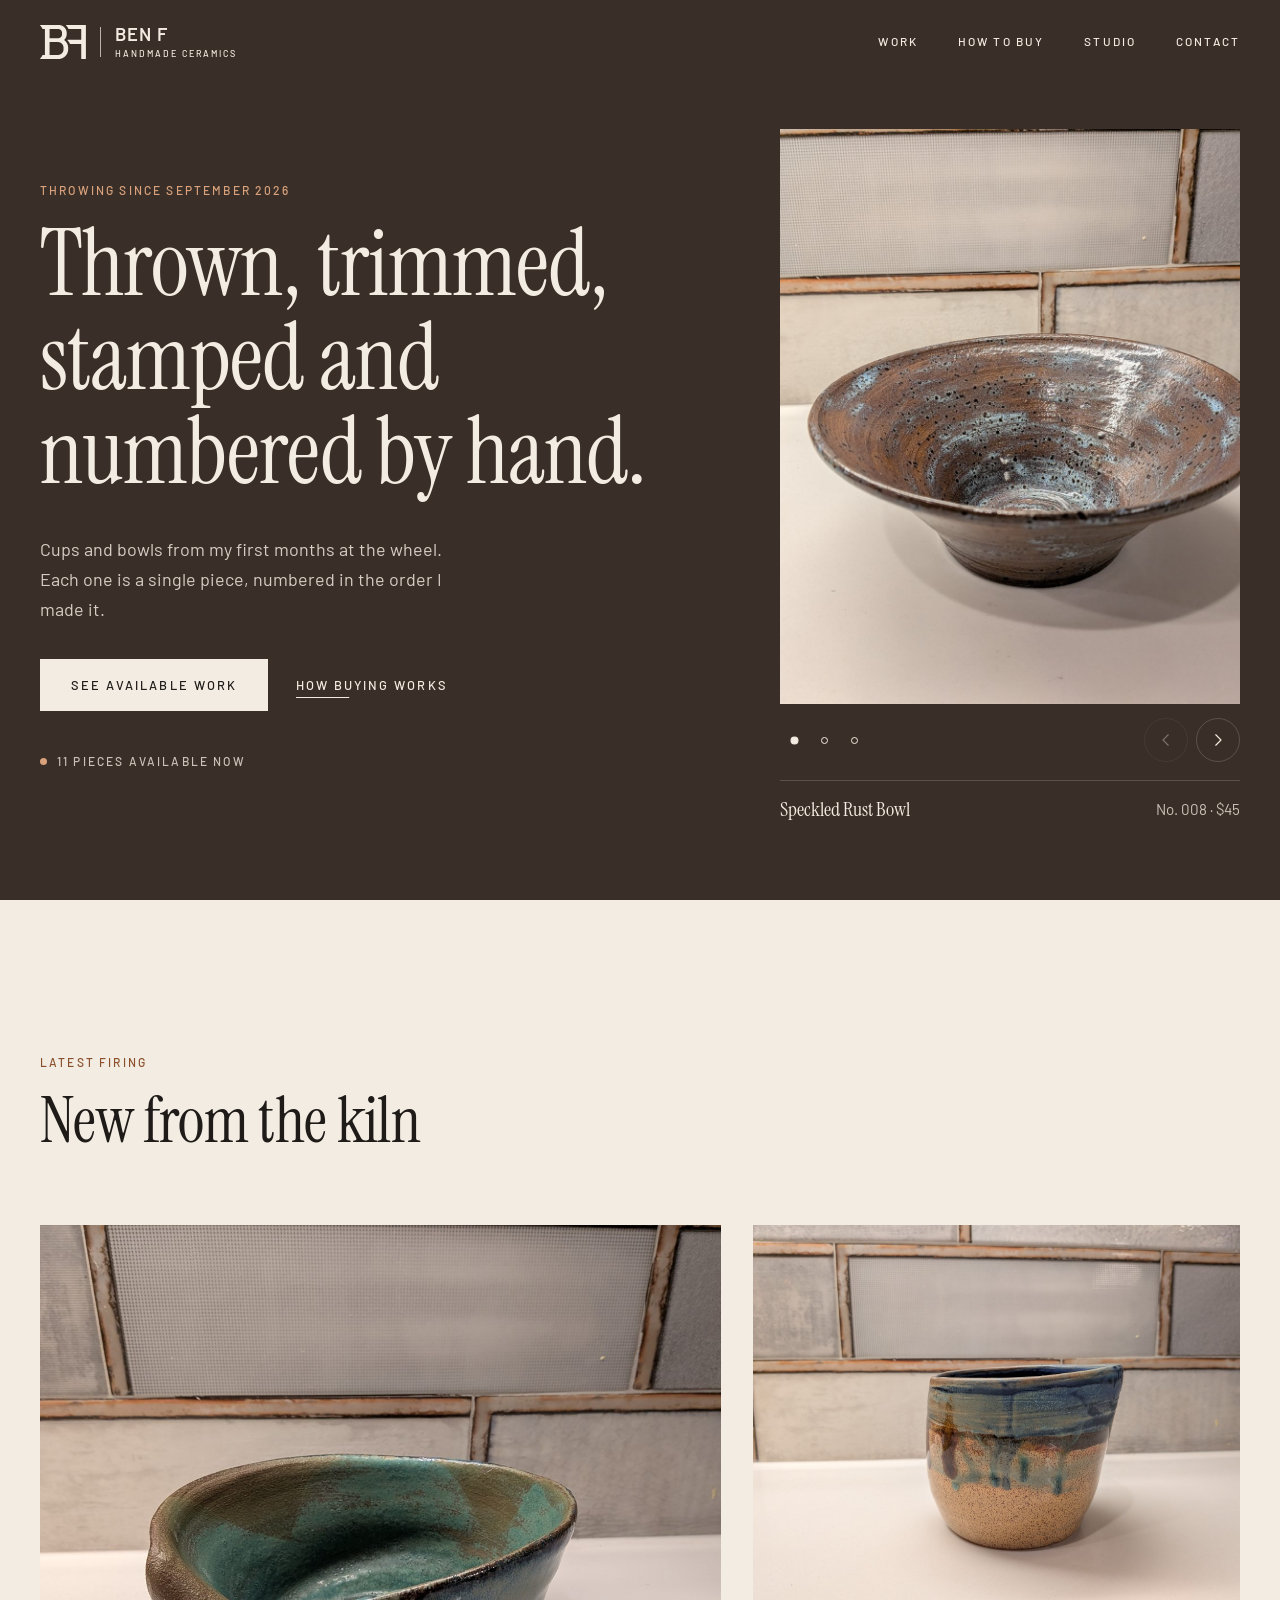
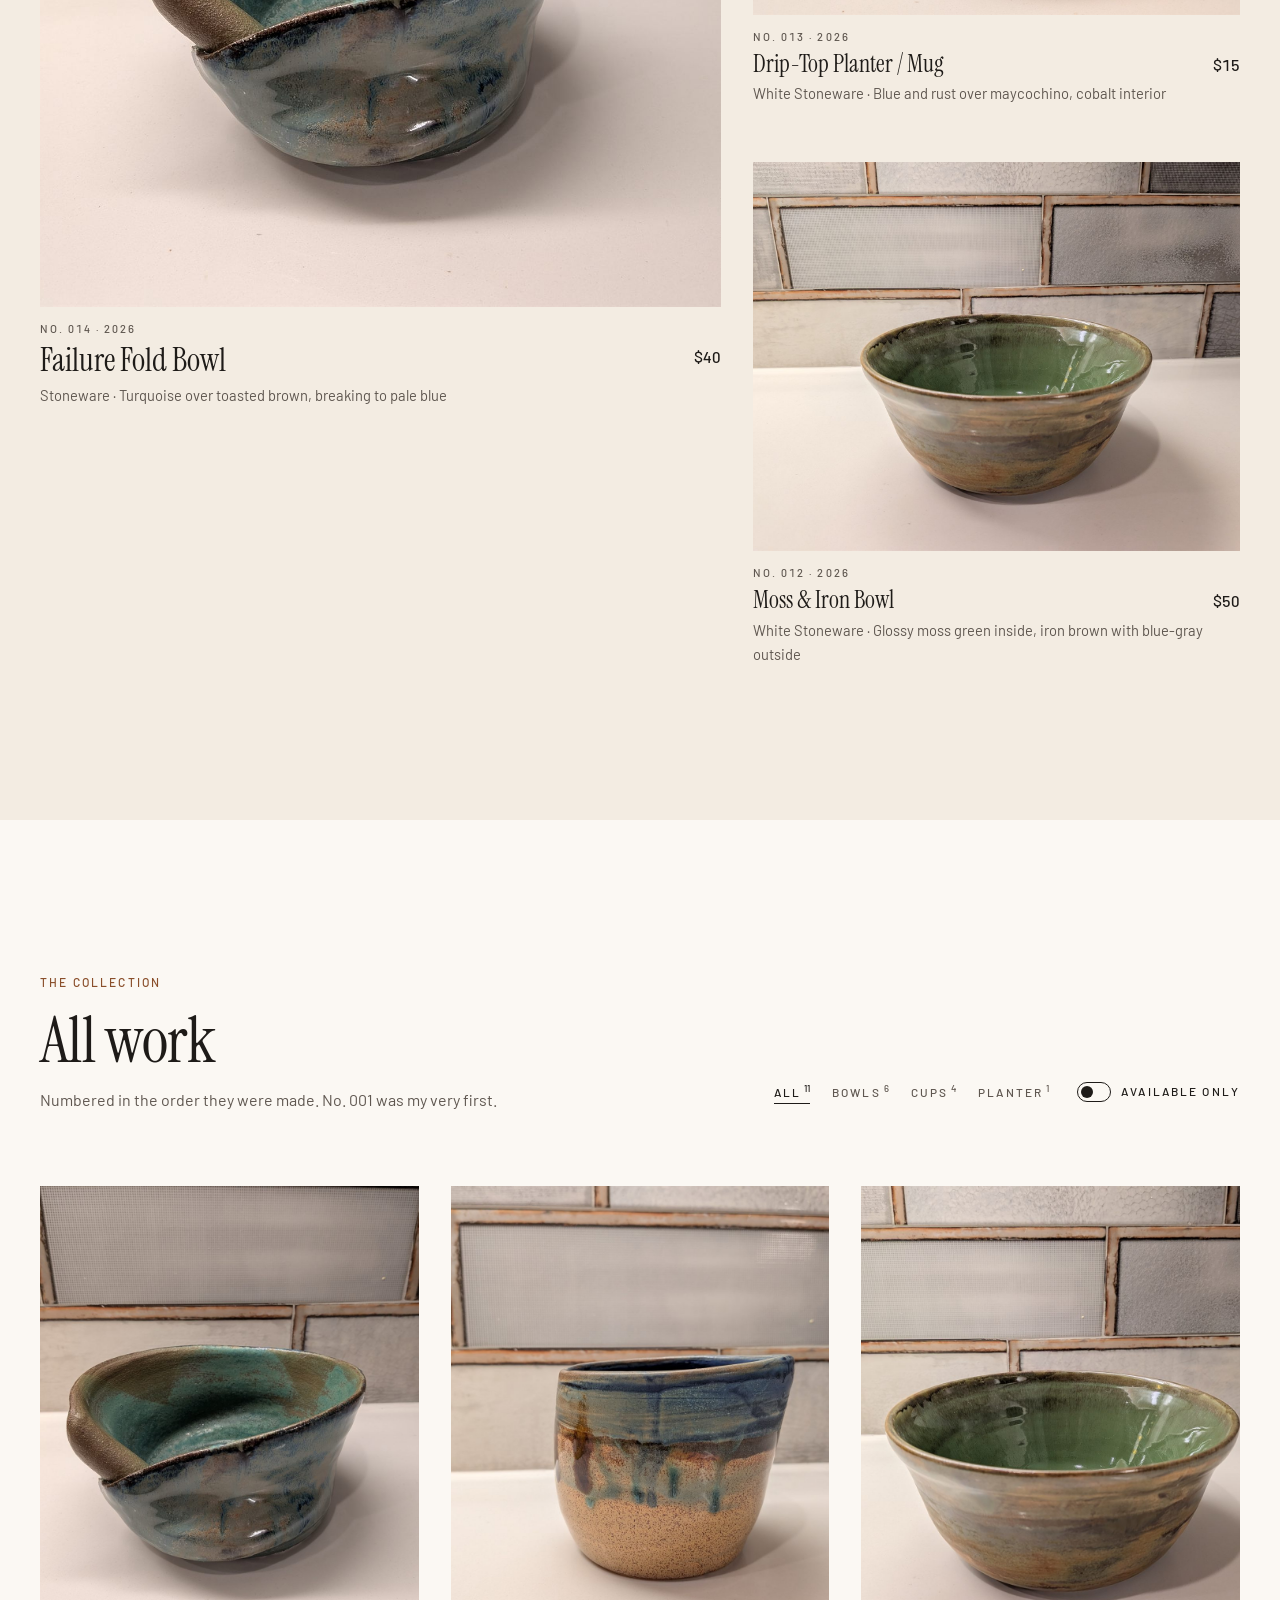
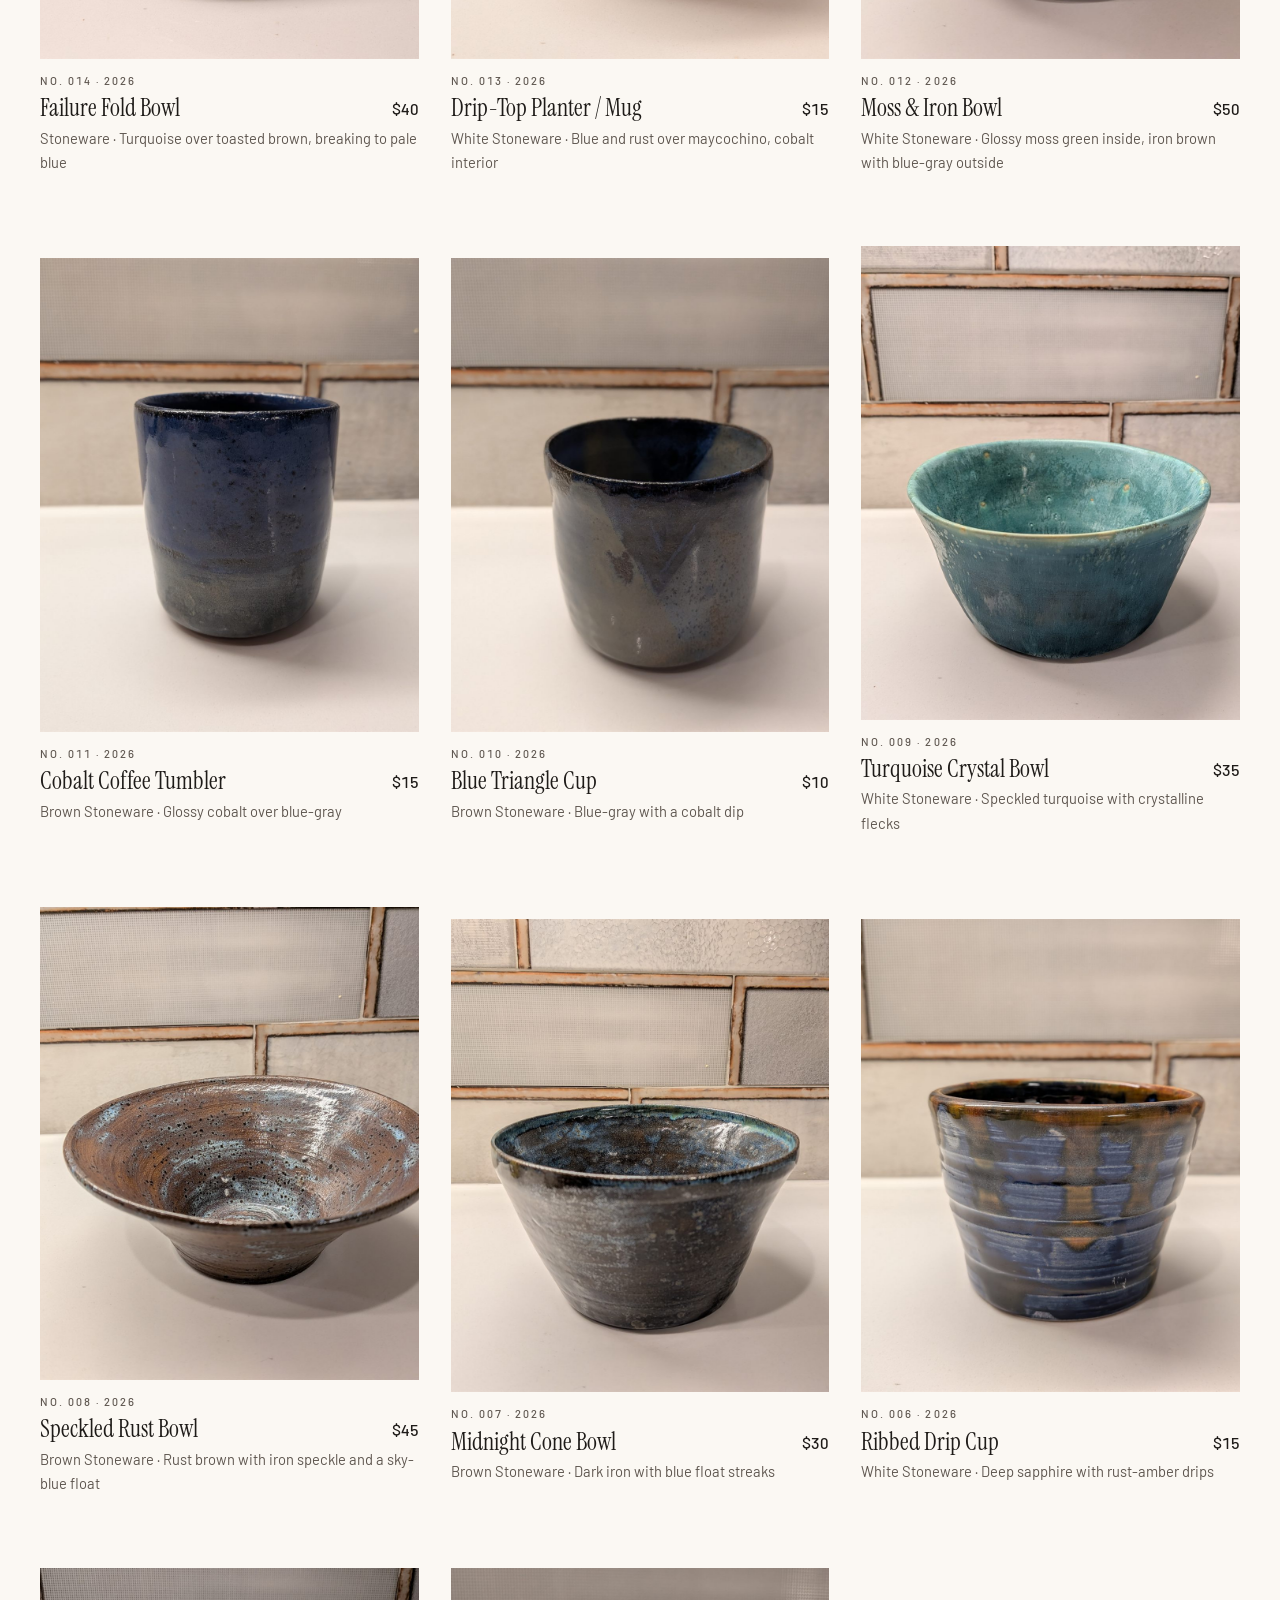
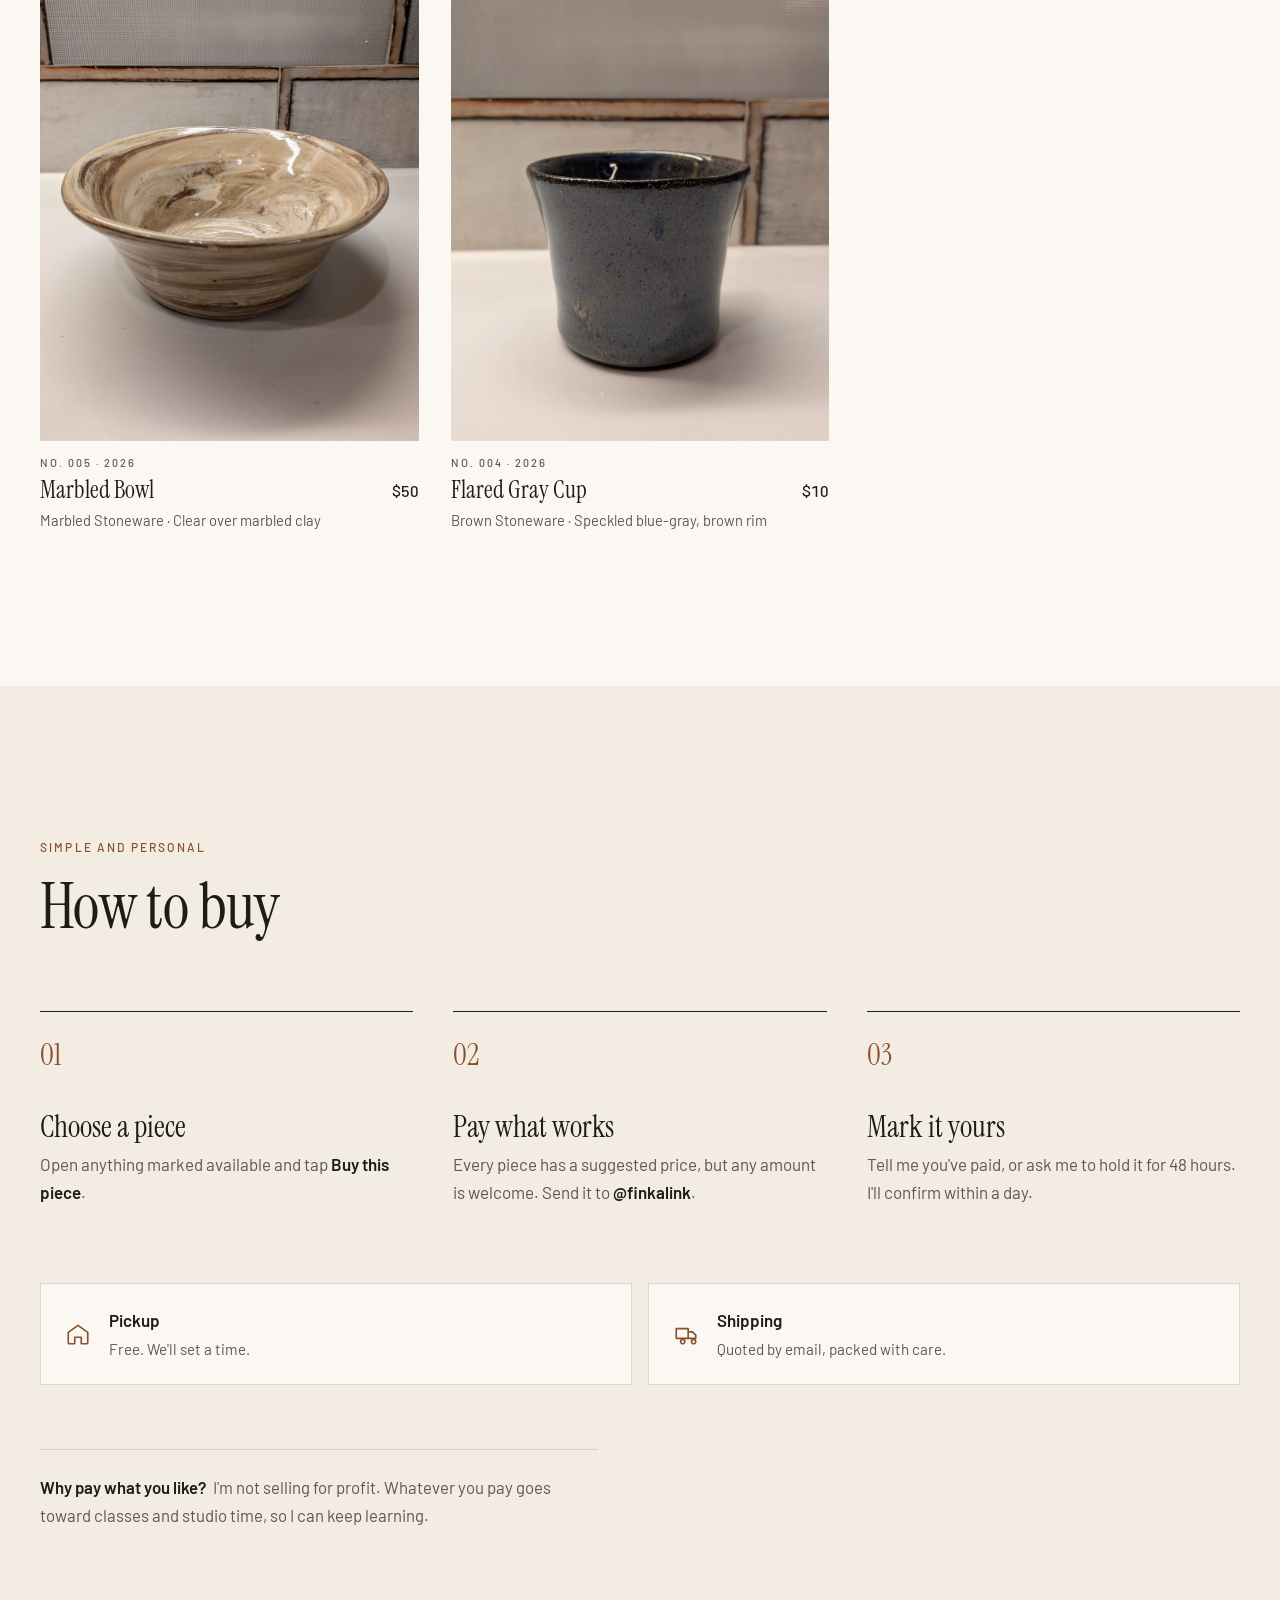
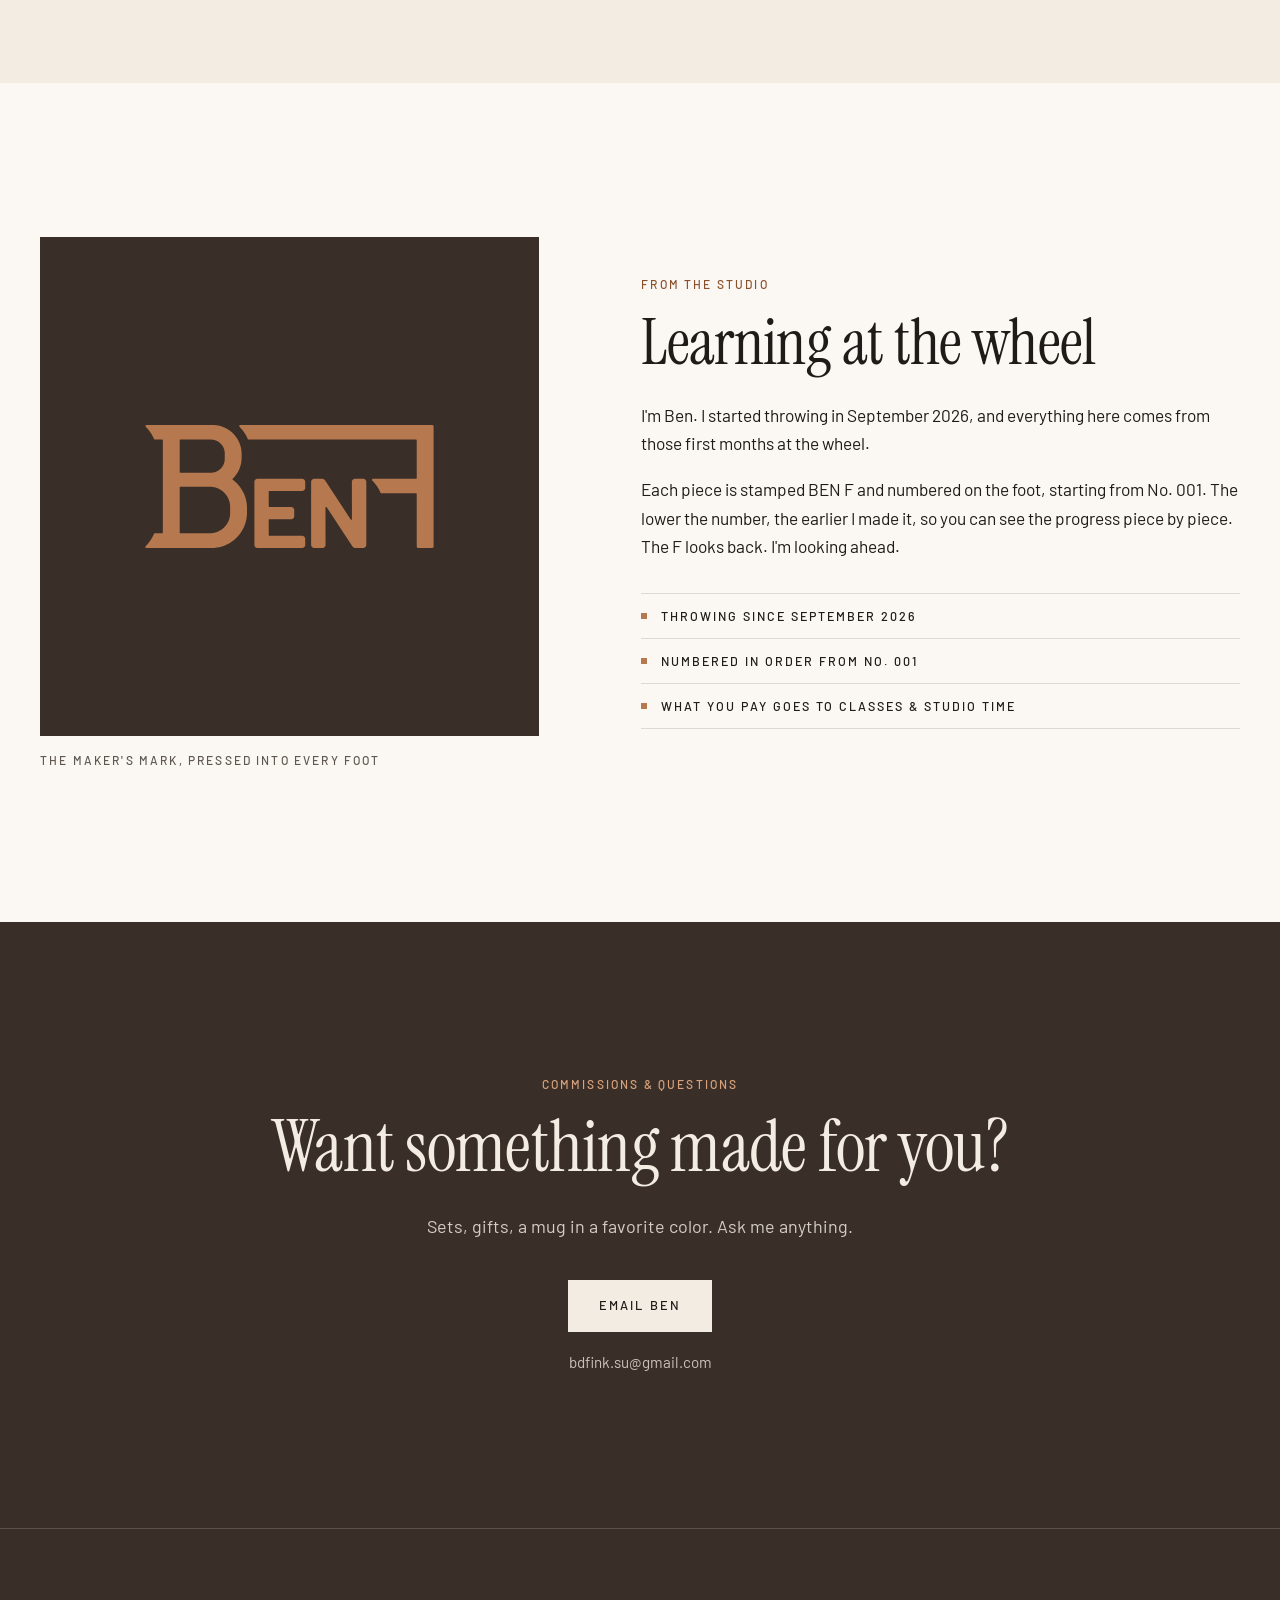
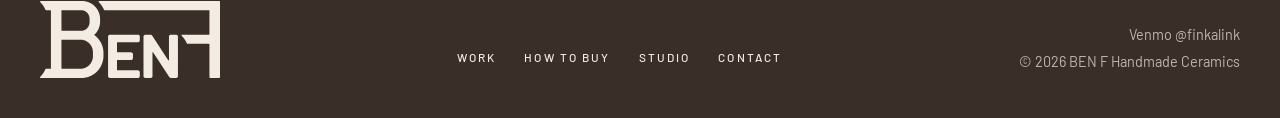
==== commit f64d51da: "Studio archive: gifted/kept statuses, private records, hide option - Statuses: available, on hold, s" ====
--- a/index.html
+++ b/index.html
@@ -19,7 +19,7 @@
   <link rel="preconnect" href="https://fonts.googleapis.com">
   <link rel="preconnect" href="https://fonts.gstatic.com" crossorigin>
   <link href="https://fonts.googleapis.com/css2?family=Barlow:ital,wght@0,400;0,500;0,600;1,400&family=Instrument+Serif:ital@0;1&display=swap" rel="stylesheet">
-  <link rel="stylesheet" href="css/styles.css?v=202611241958">
+  <link rel="stylesheet" href="css/styles.css?v=202611242003">
   <script>document.documentElement.classList.add("js");</script>
 </head>
 <body>
@@ -234,7 +234,7 @@
     </div>
   </dialog>
 
-  <script src="js/pottery.js?v=202611241958"></script>
-  <script src="js/main.js?v=202611241958"></script>
+  <script src="js/pottery.js?v=202611242003"></script>
+  <script src="js/main.js?v=202611242003"></script>
 </body>
 </html>
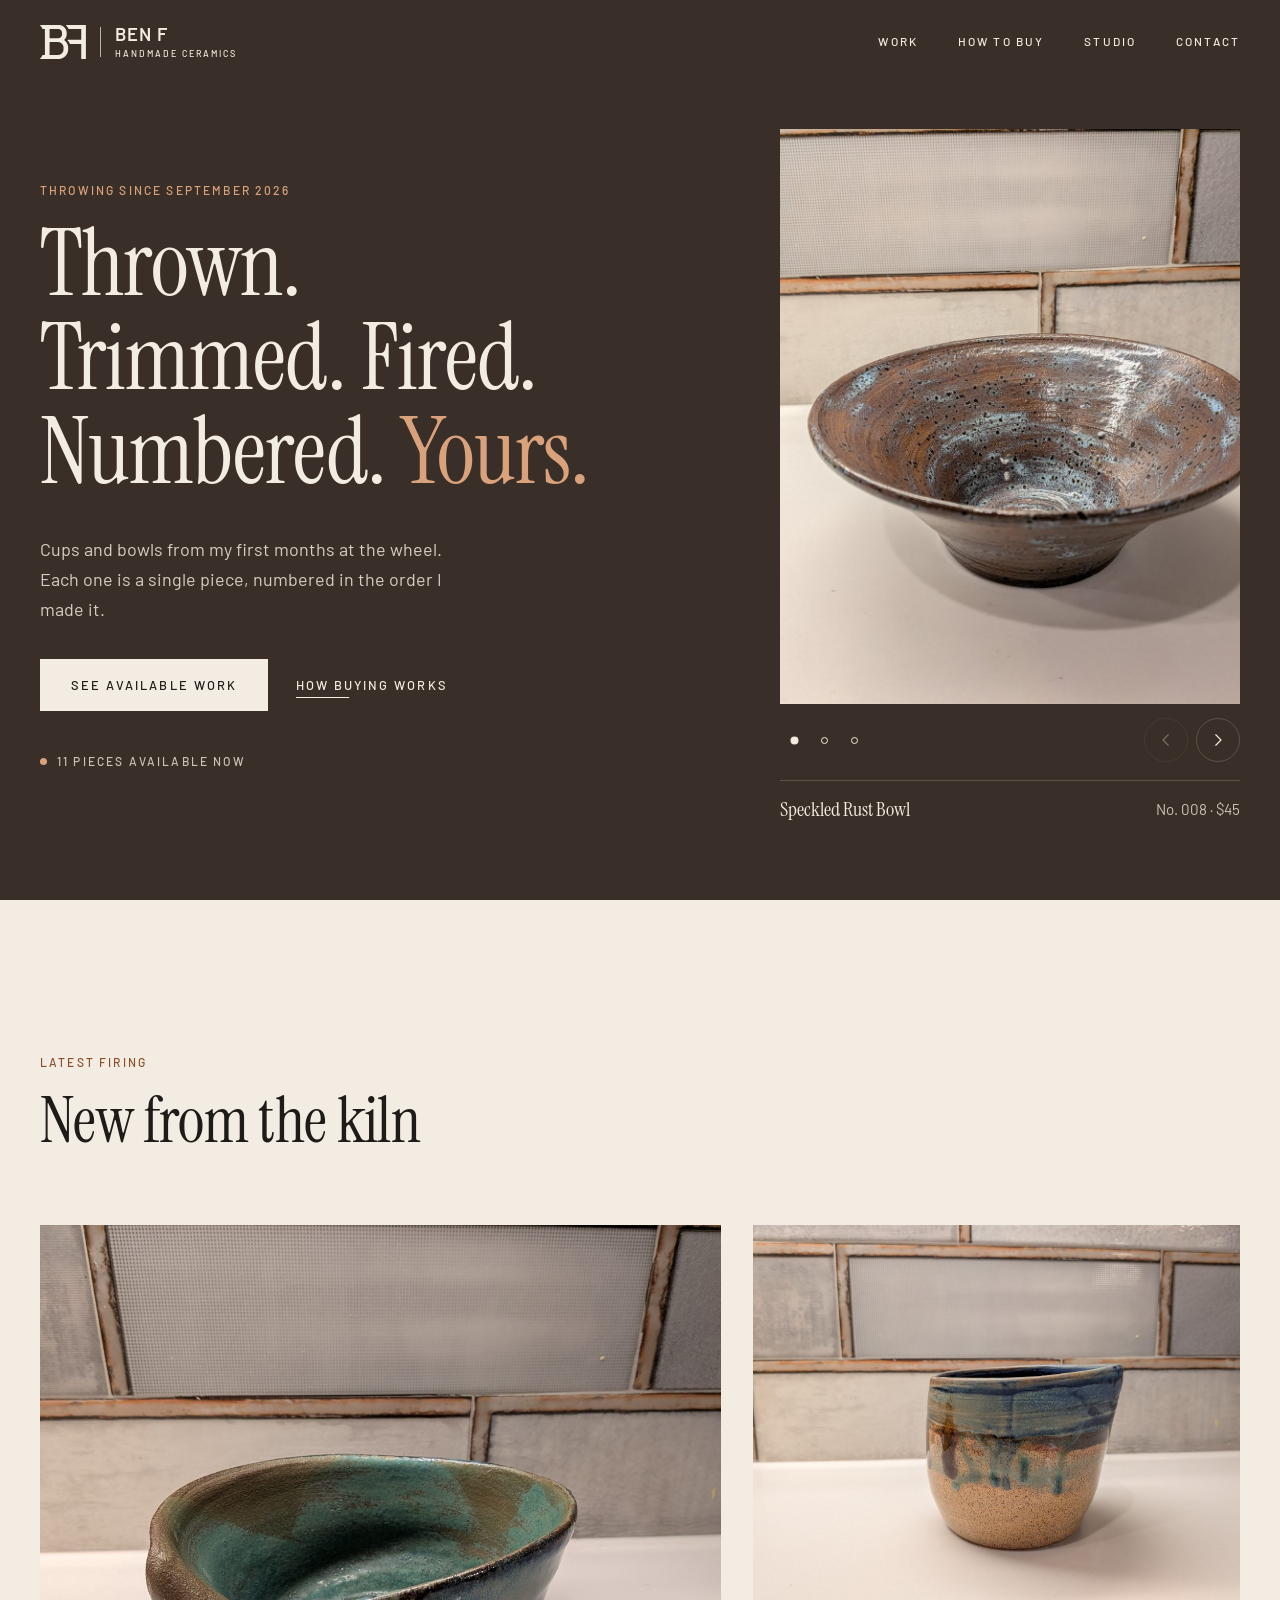
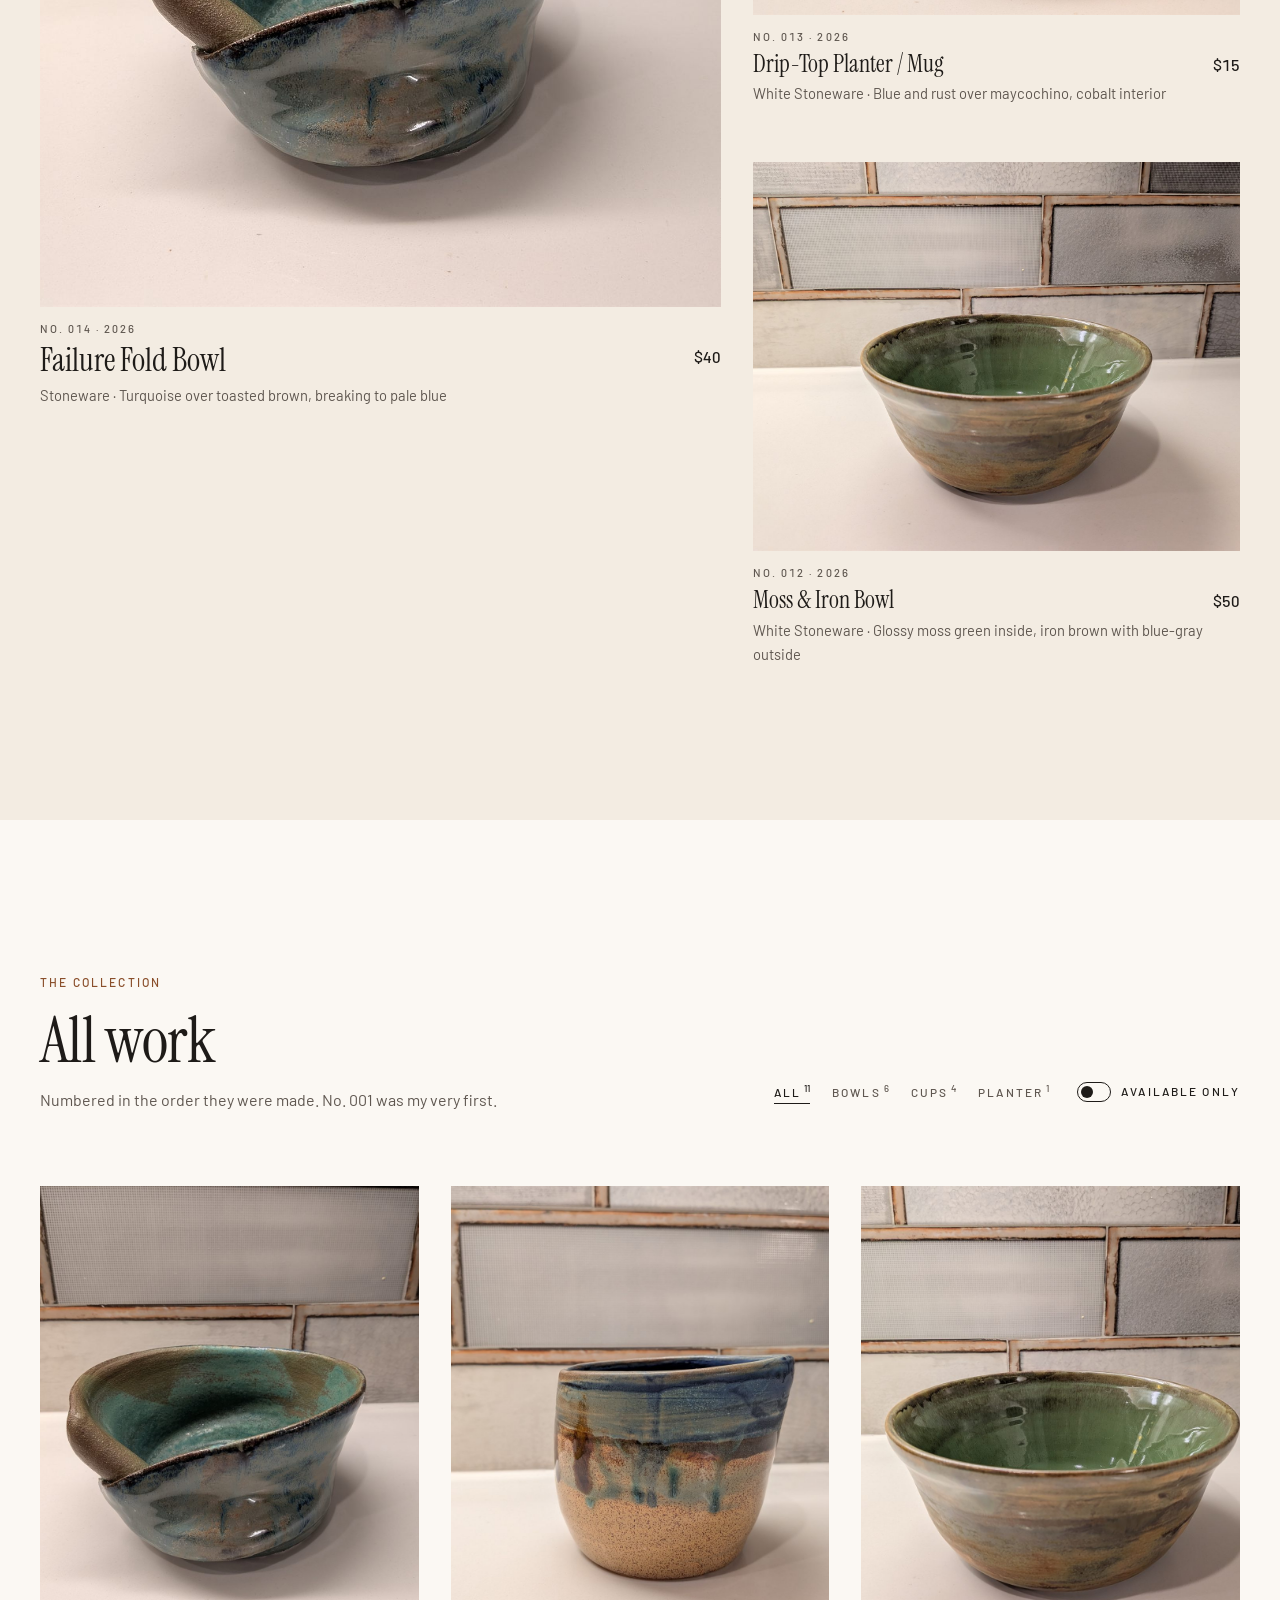
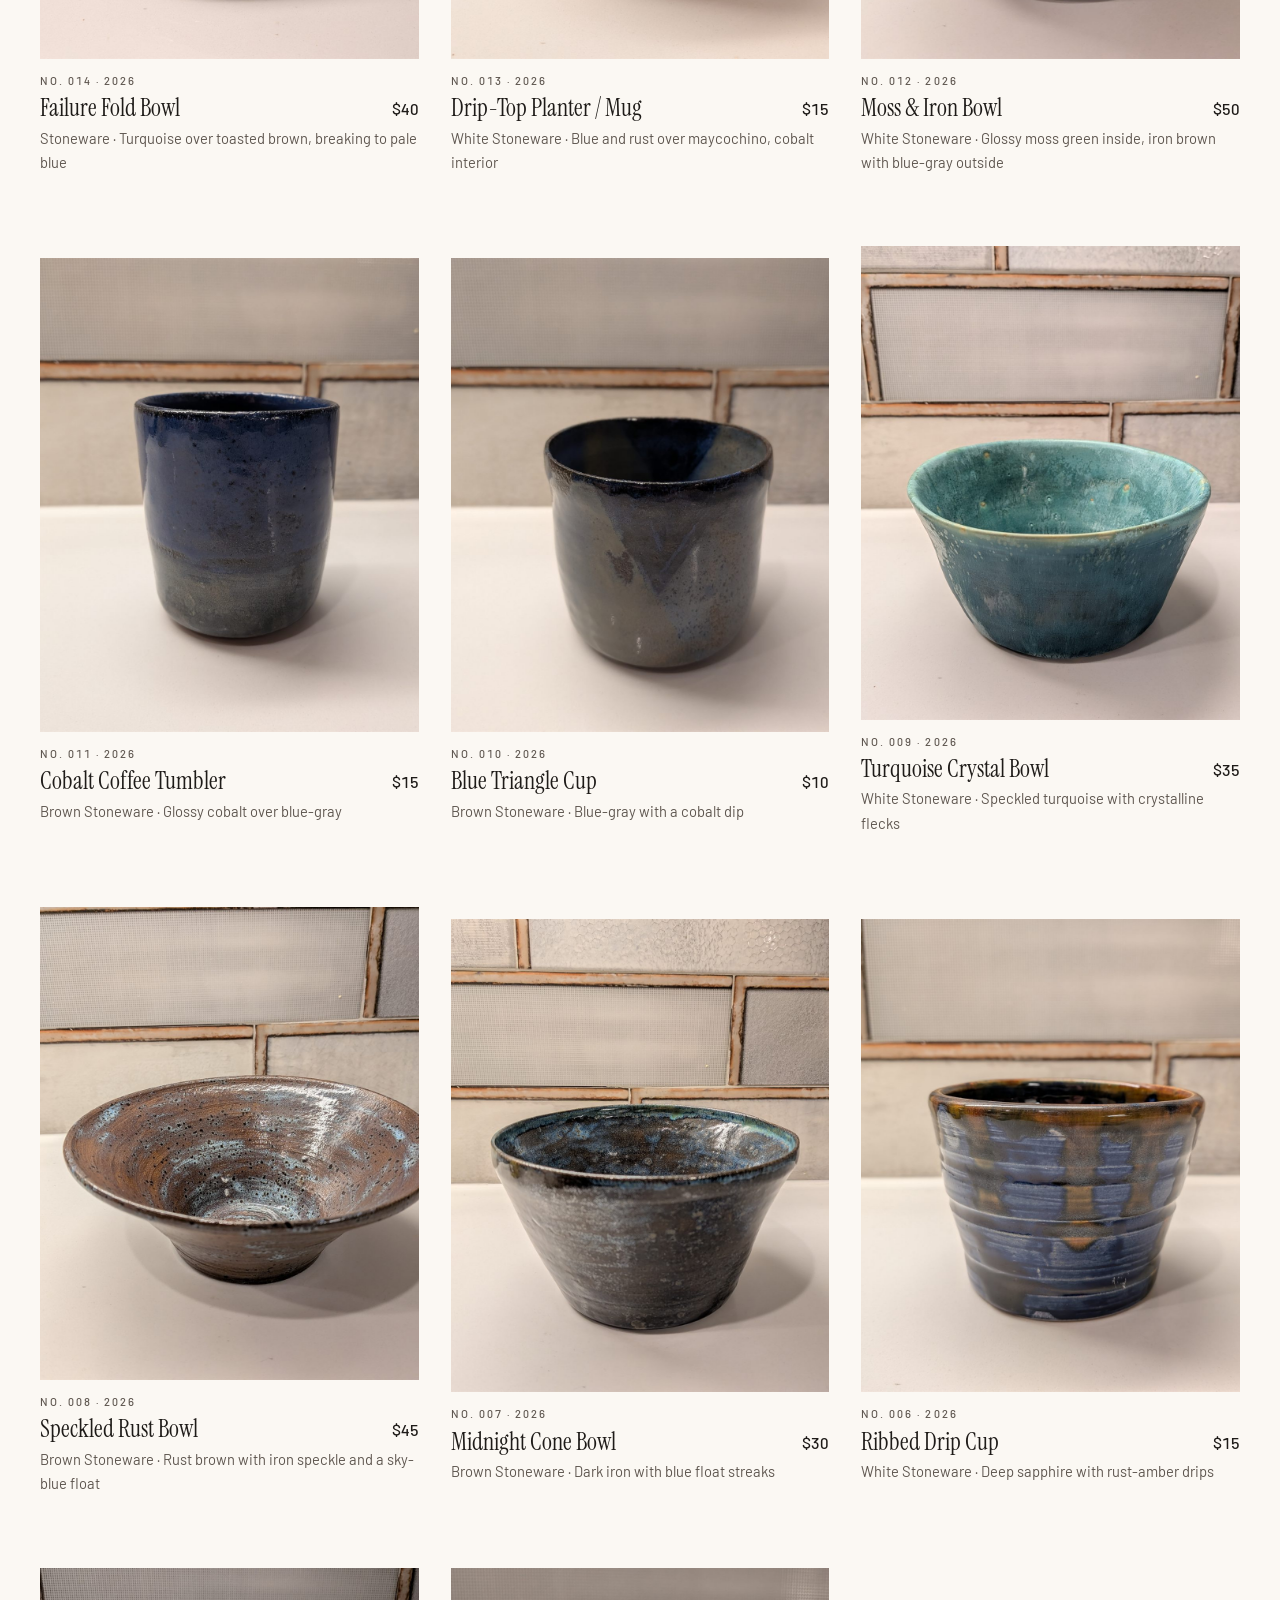
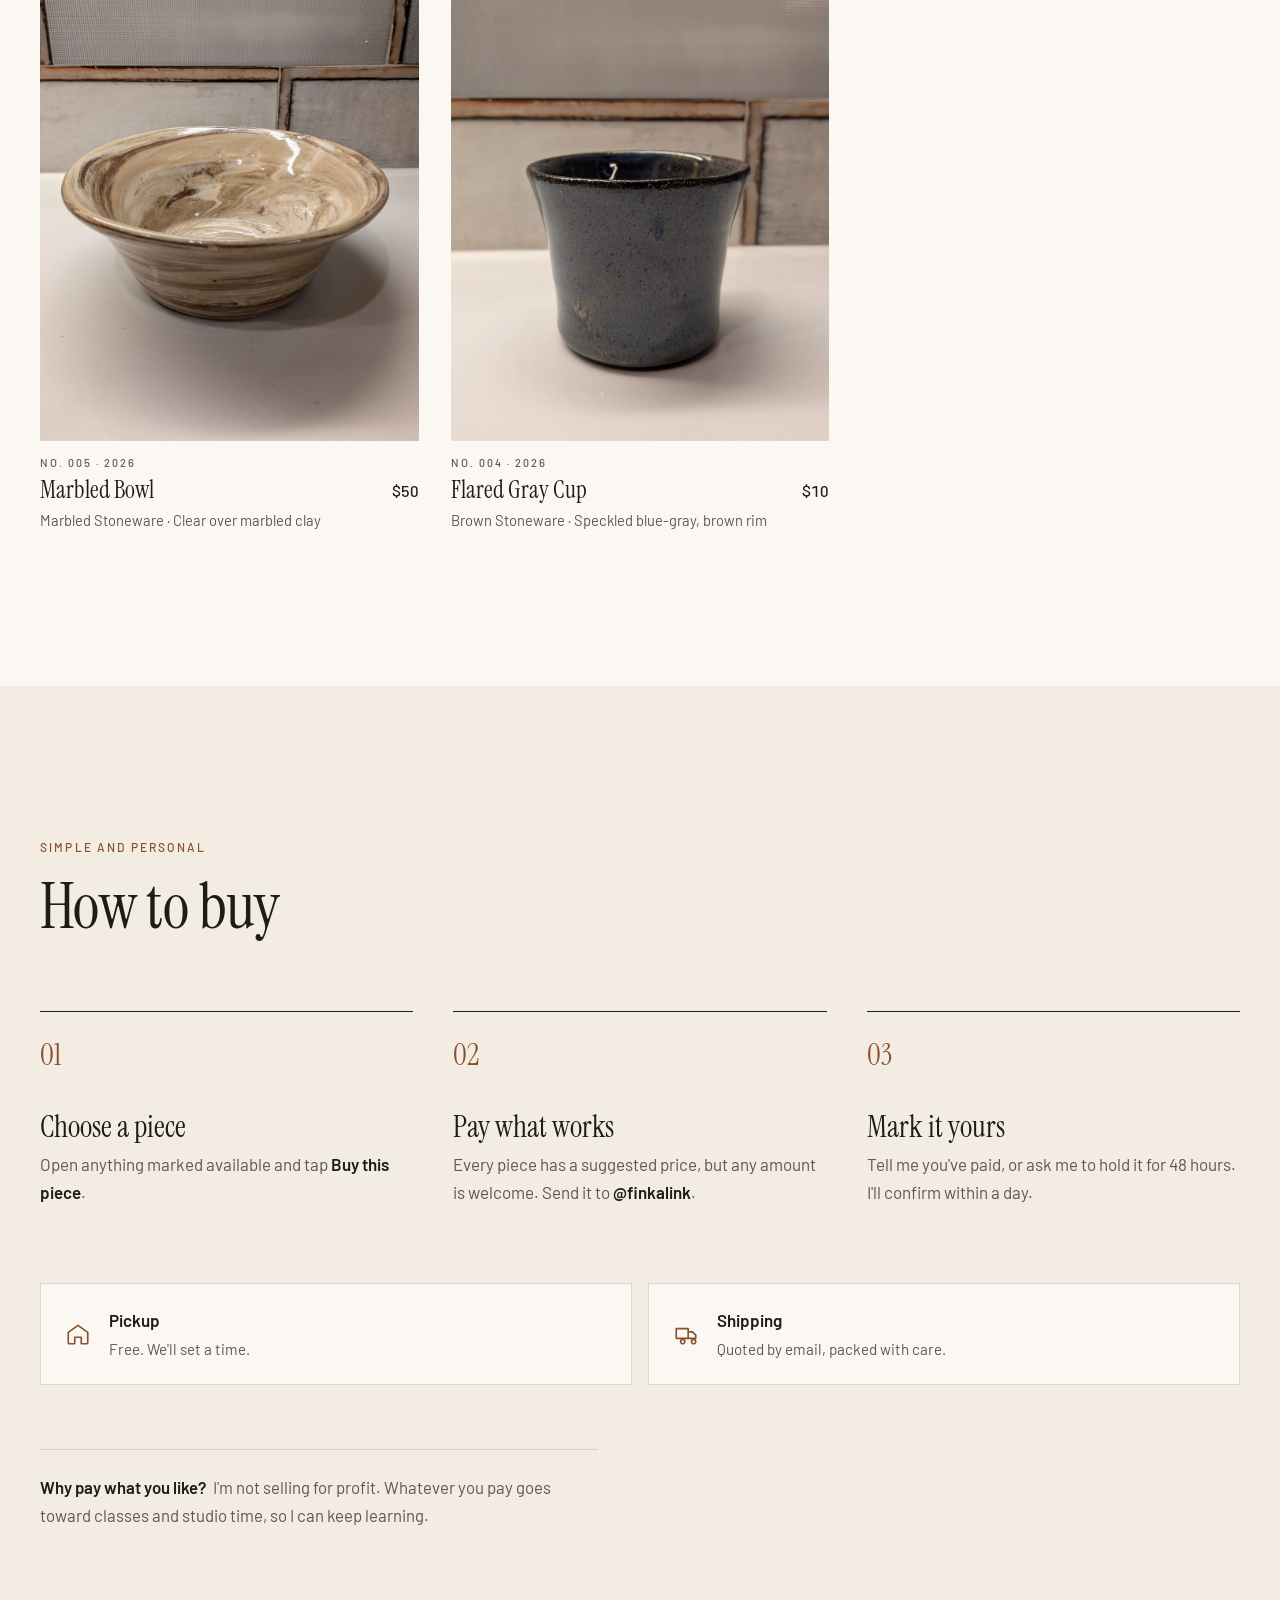
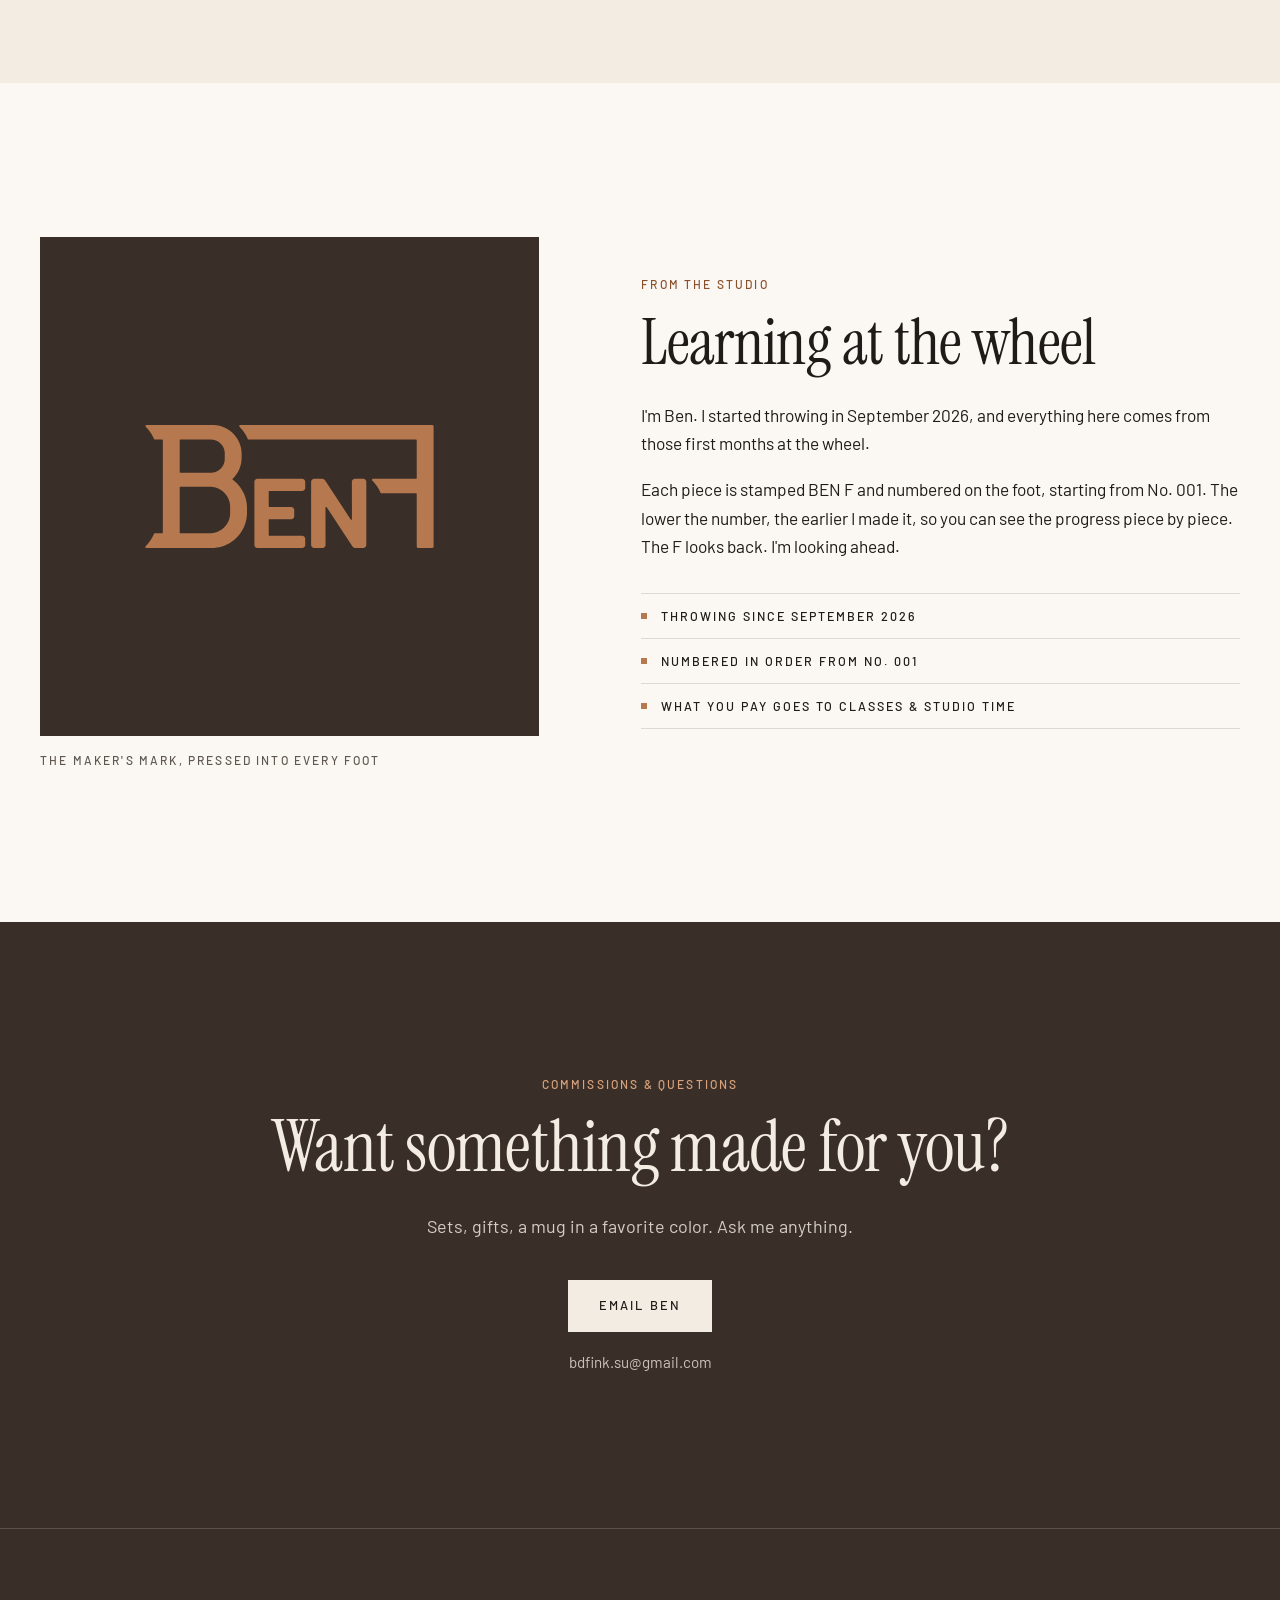
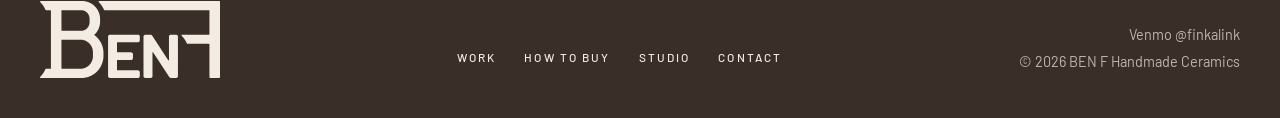
==== commit 7d4c30e0: "New headline: Thrown. Trimmed. Fired. Numbered. Yours. Co-Authored-By: Claude Opus 5.5 <noreply@anth" ====
--- a/index.html
+++ b/index.html
@@ -8,7 +8,7 @@
   <meta name="theme-color" content="#3A2F28">
 
   <meta property="og:title" content="BEN F · Handmade Ceramics">
-  <meta property="og:description" content="Thrown, trimmed, stamped and numbered by hand.">
+  <meta property="og:description" content="Thrown. Trimmed. Fired. Numbered. Yours.">
   <meta property="og:image" content="https://finkalink.github.io/benf-ceramics/assets/brand/share.png">
   <meta property="og:type" content="website">
 
@@ -19,7 +19,7 @@
   <link rel="preconnect" href="https://fonts.googleapis.com">
   <link rel="preconnect" href="https://fonts.gstatic.com" crossorigin>
   <link href="https://fonts.googleapis.com/css2?family=Barlow:ital,wght@0,400;0,500;0,600;1,400&family=Instrument+Serif:ital@0;1&display=swap" rel="stylesheet">
-  <link rel="stylesheet" href="css/styles.css?v=202611242003">
+  <link rel="stylesheet" href="css/styles.css?v=202611242023">
   <script>document.documentElement.classList.add("js");</script>
 </head>
 <body>
@@ -68,7 +68,7 @@
       <div class="wrap hero__grid">
         <div class="hero__text">
           <p class="label label--accent reveal">Throwing since September 2026</p>
-          <h1 id="hero-title" class="display reveal">Thrown, trimmed, stamped and numbered by&nbsp;hand.</h1>
+          <h1 id="hero-title" class="display reveal">Thrown. Trimmed. Fired. Numbered. <span class="display__accent">Yours.</span></h1>
           <p class="hero__lede reveal">Cups and bowls from my first months at the wheel. Each one is a single piece, numbered in the order I made it.</p>
           <div class="hero__actions reveal">
             <a href="#work" class="btn btn--light">See available work</a>
@@ -234,7 +234,7 @@
     </div>
   </dialog>
 
-  <script src="js/pottery.js?v=202611242003"></script>
-  <script src="js/main.js?v=202611242003"></script>
+  <script src="js/pottery.js?v=202611242023"></script>
+  <script src="js/main.js?v=202611242023"></script>
 </body>
 </html>
--- a/css/styles.css
+++ b/css/styles.css
@@ -355,8 +355,19 @@
   scroll-snap-stop: always;
   cursor: pointer;
 }
-.hero__slide > * { width: 100%; height: 100%; object-fit: cover; transition: transform .9s var(--ease-out); }
-.hero__slide:hover > *, .hero__slide:focus-visible > * { transform: scale(1.03); }
+.hero__slide { position: relative; }
+.hero__slide > * { width: 100%; height: 100%; object-fit: cover; transition: scale .9s var(--ease-out); }
+.hero__slide:hover > *, .hero__slide:focus-visible > * { scale: 1.03; }
+/* Crop set in the Studio page: --s = width relative to the frame, --x/--y = image point at the frame center */
+.hero__slide > img.is-cropped {
+  position: absolute;
+  left: 50%; top: 50%;
+  width: calc(var(--s) * 100%);
+  height: auto;
+  max-width: none;
+  object-fit: fill;
+  transform: translate(calc(var(--x) * -1%), calc(var(--y) * -1%));
+}
 .hero__slide:focus-visible { outline-offset: -4px; }
 
 .hero__nav {
@@ -986,3 +997,6 @@
   color: var(--stone-deep);
 }
 .how__note strong { color: var(--ink); font-weight: 600; margin-right: 4px; }
+
+/* Headline accent word */
+.display__accent { color: var(--clay-light); }
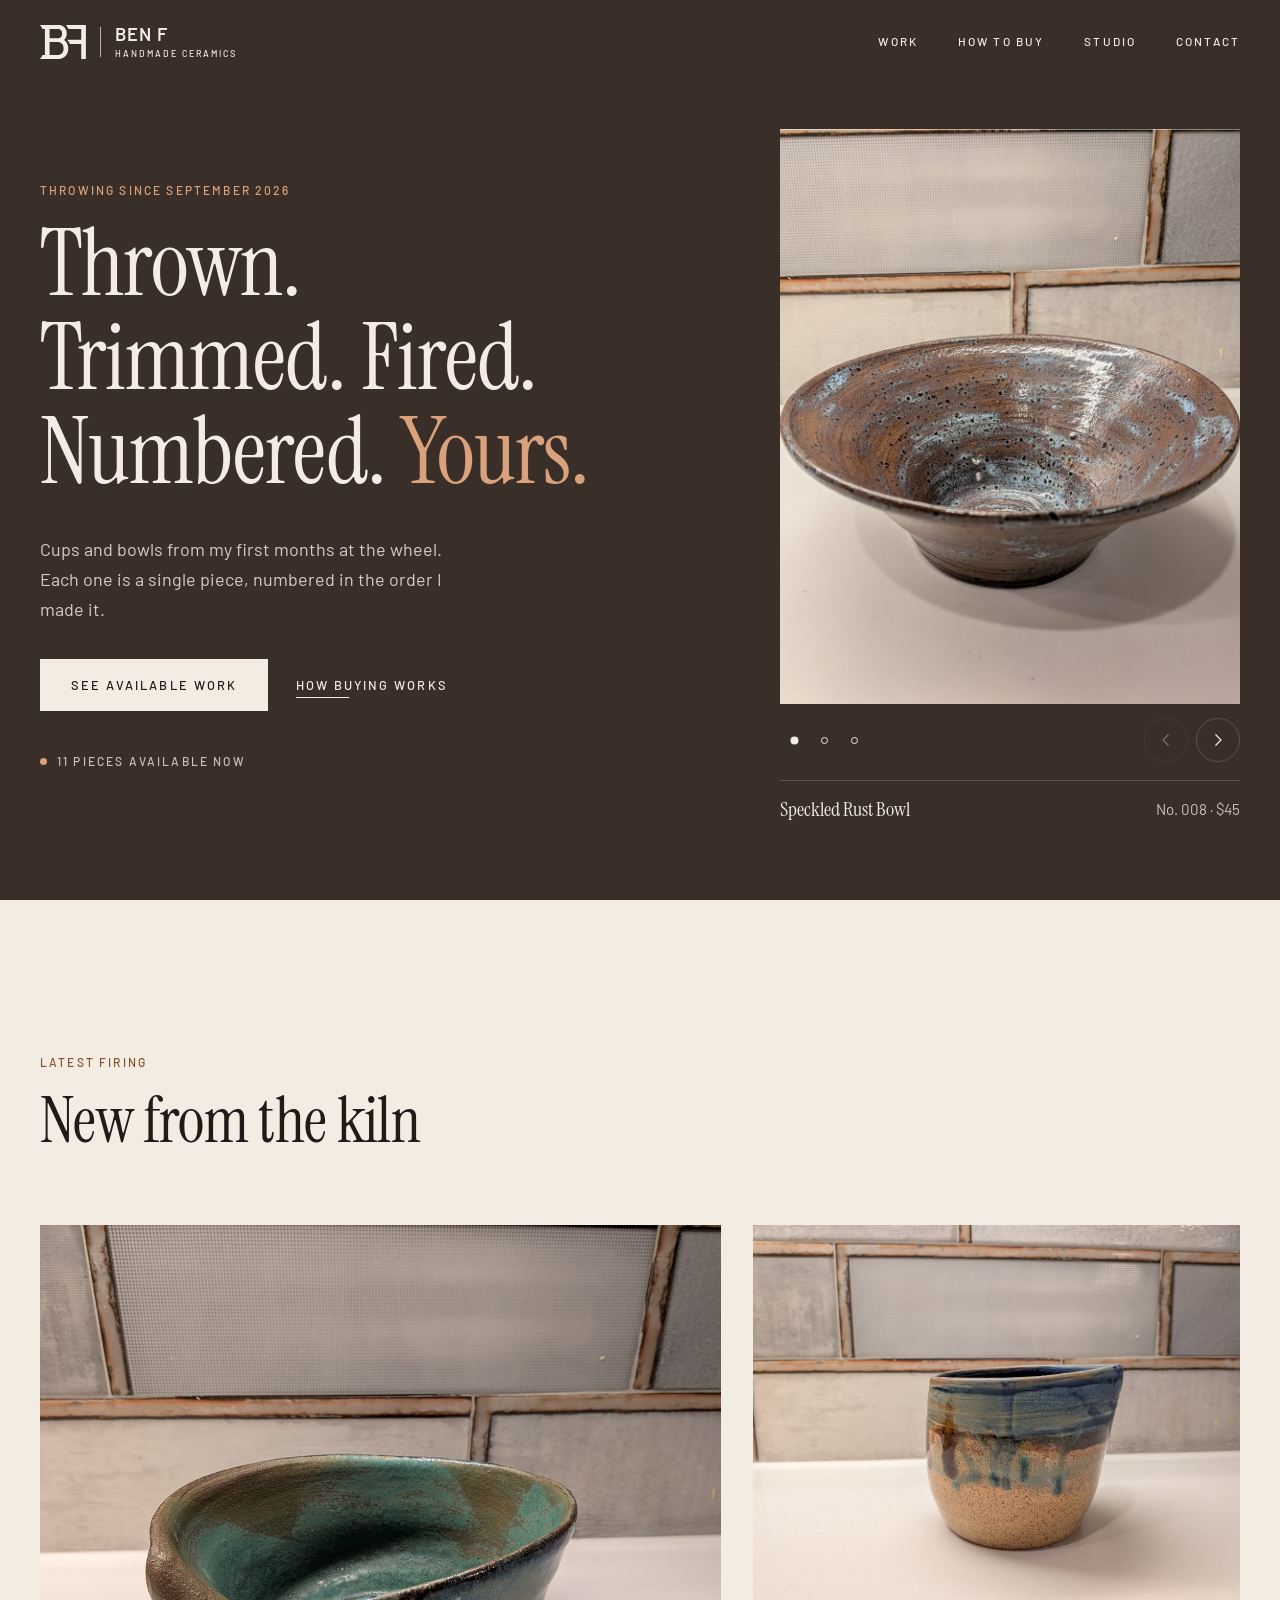
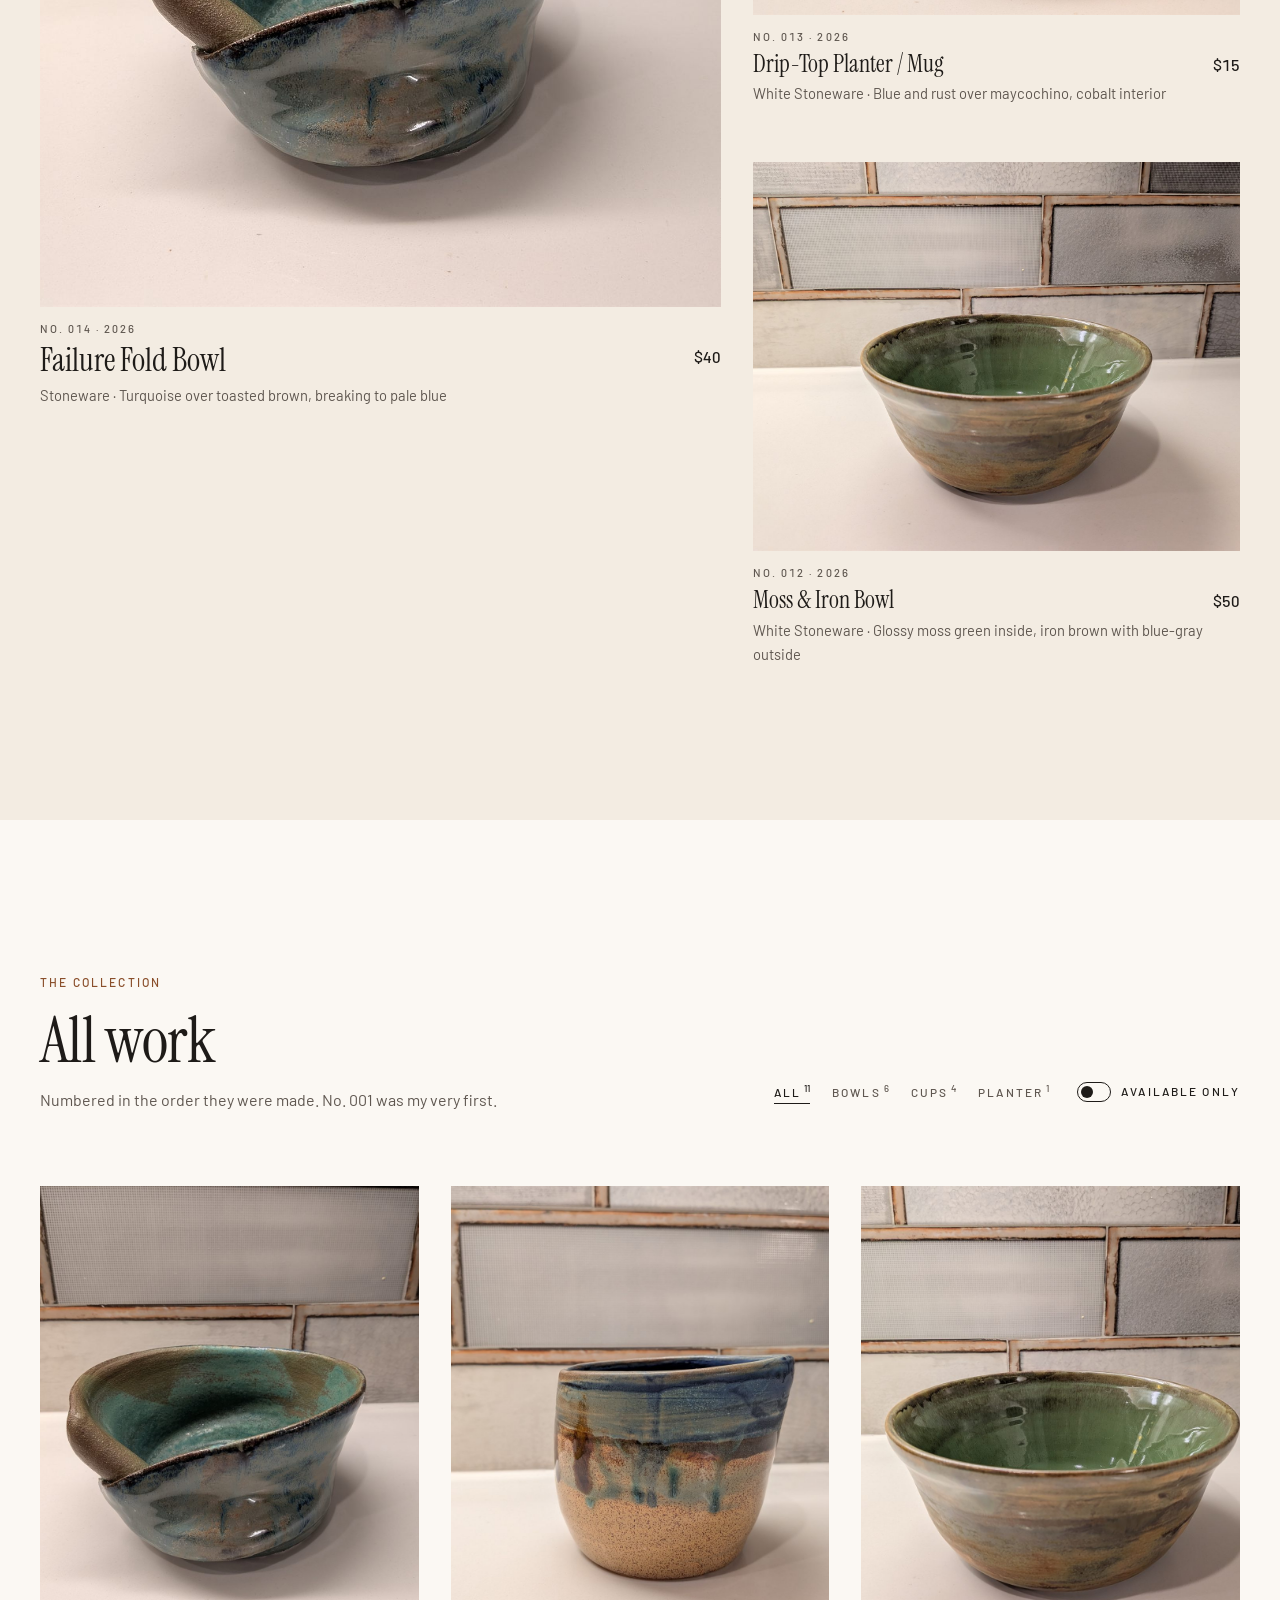
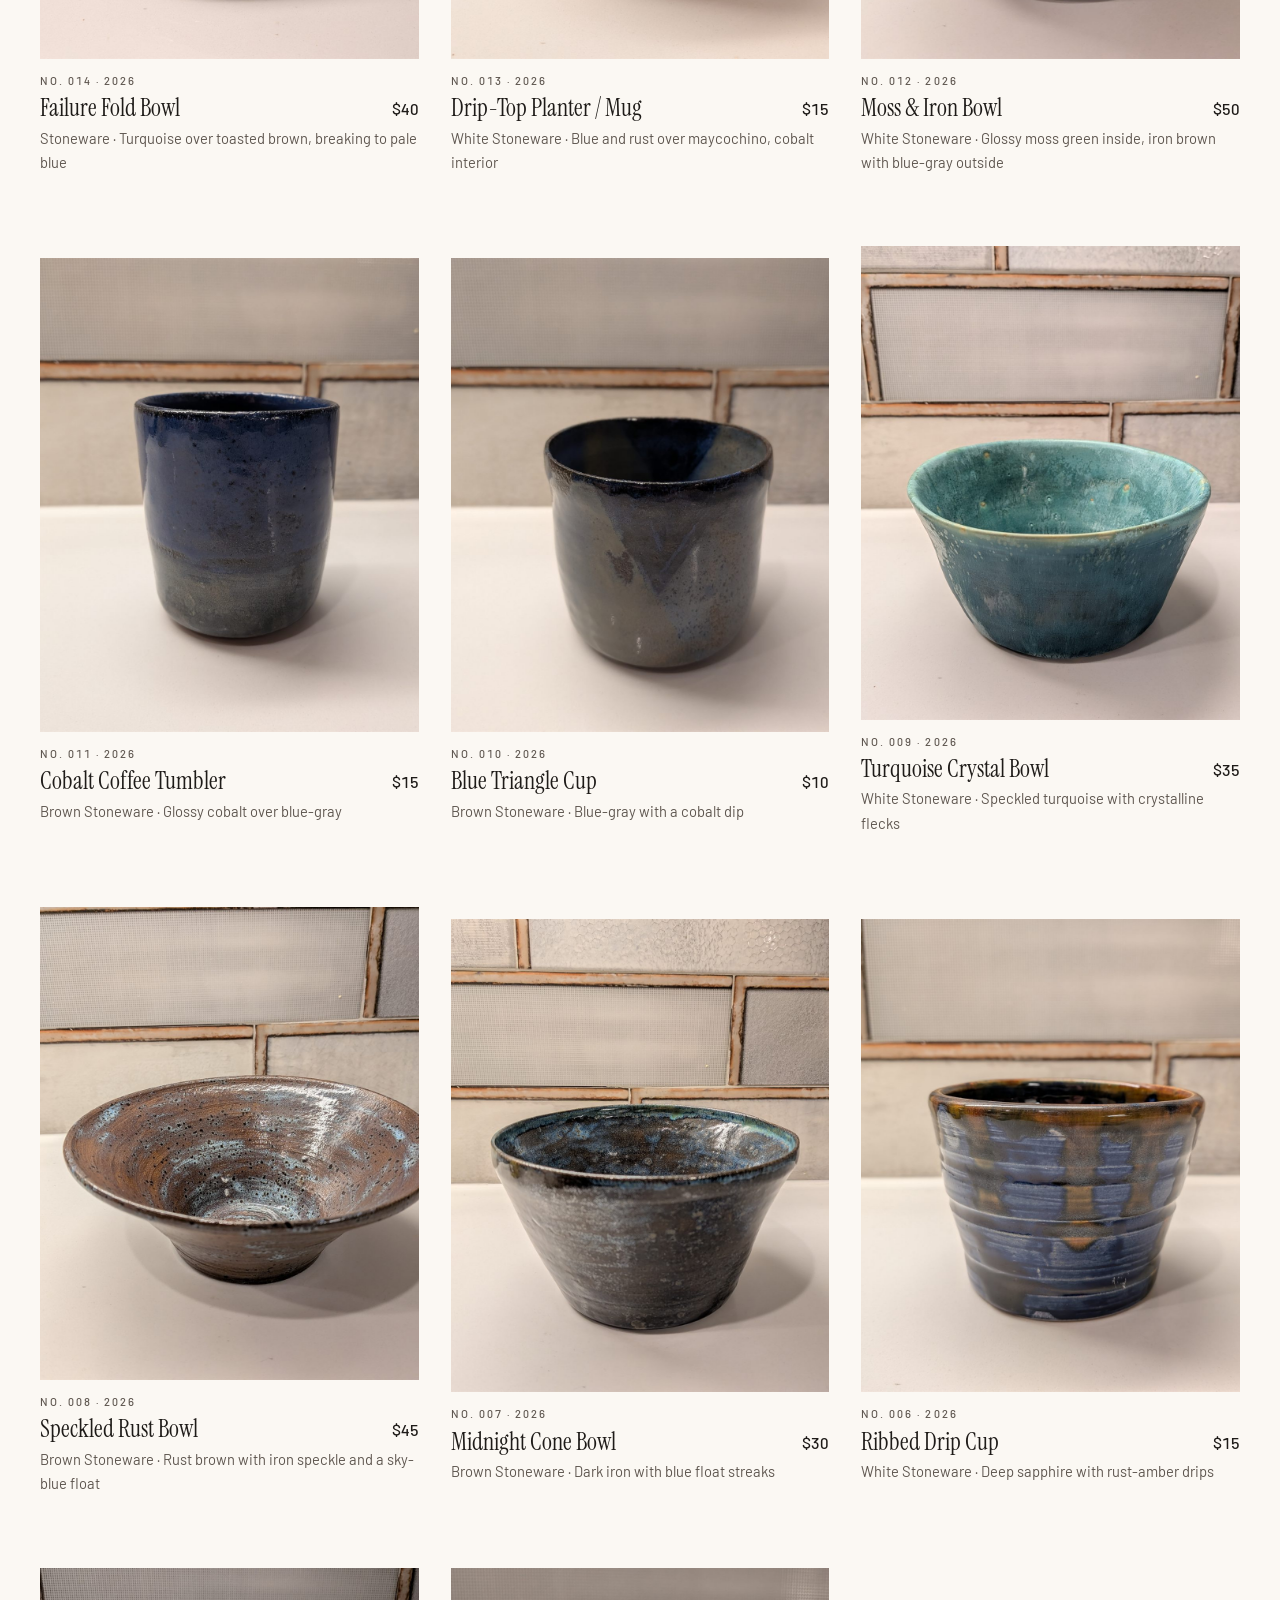
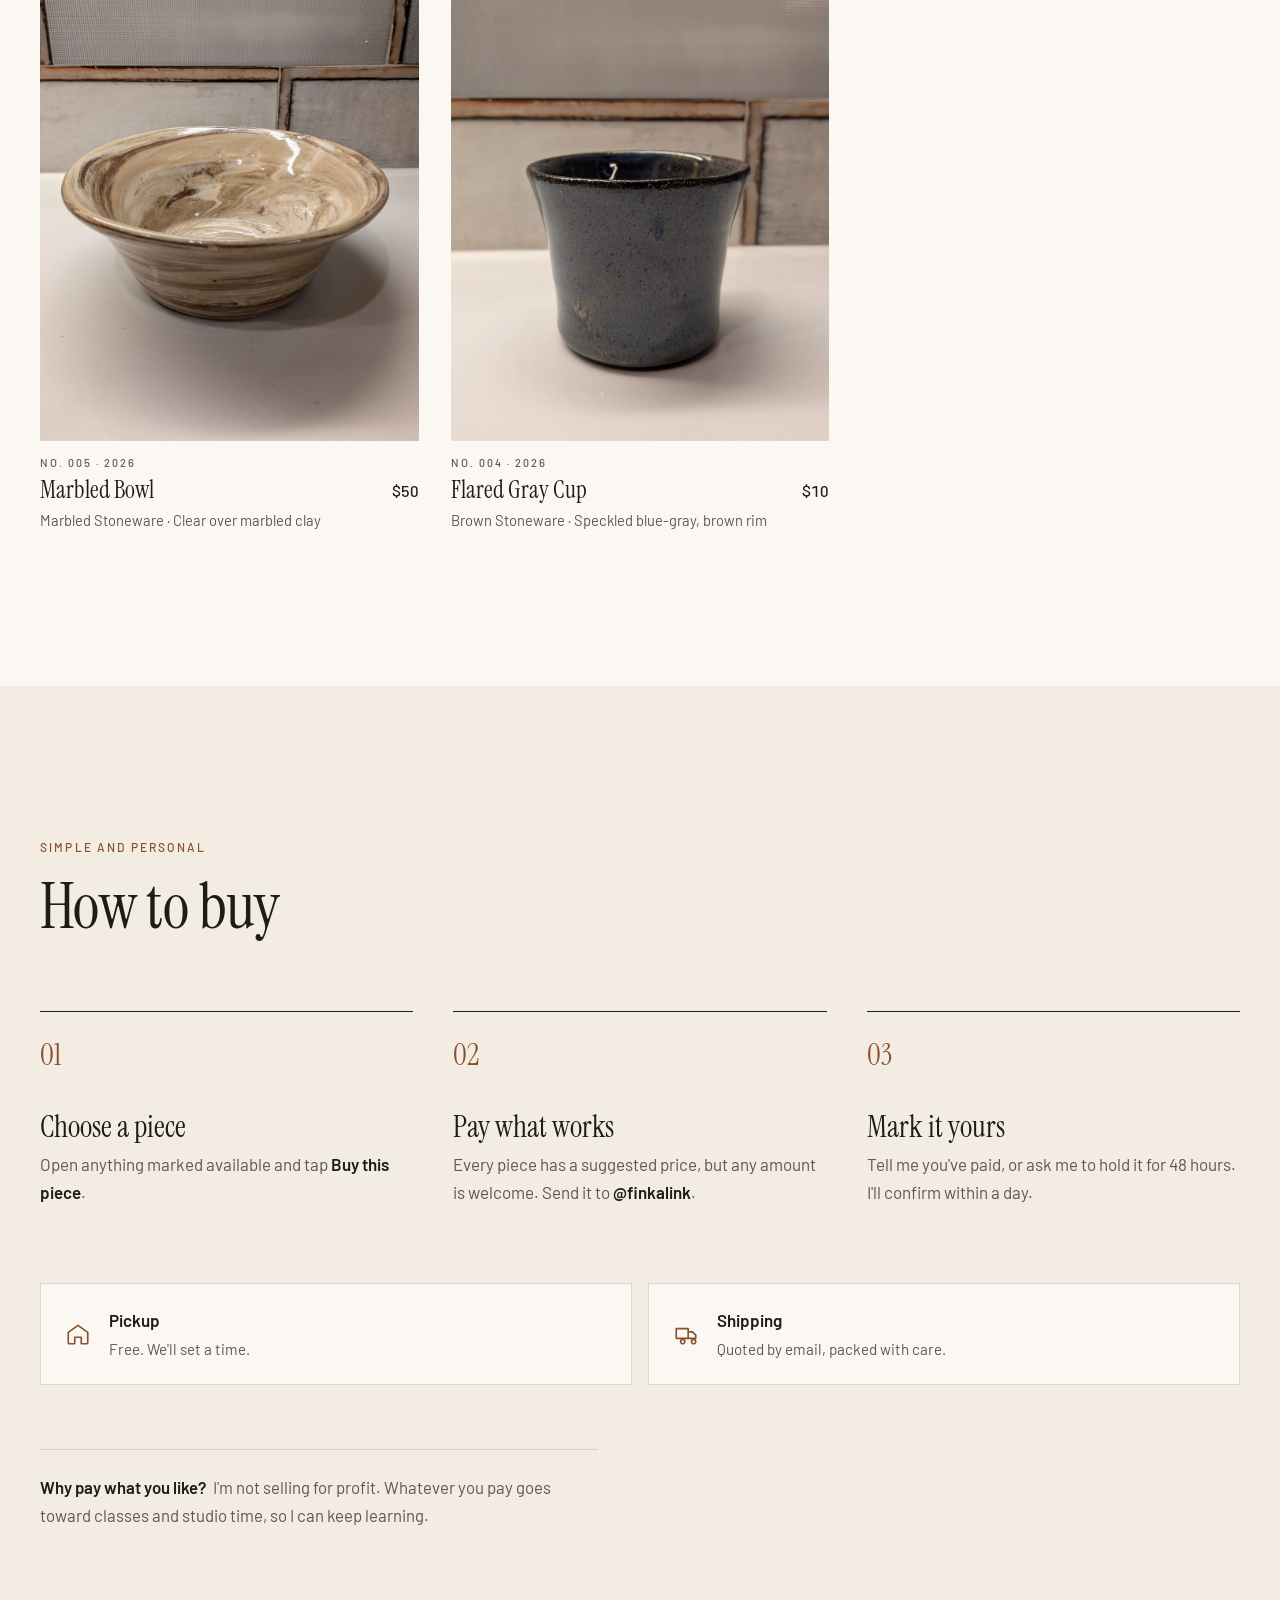
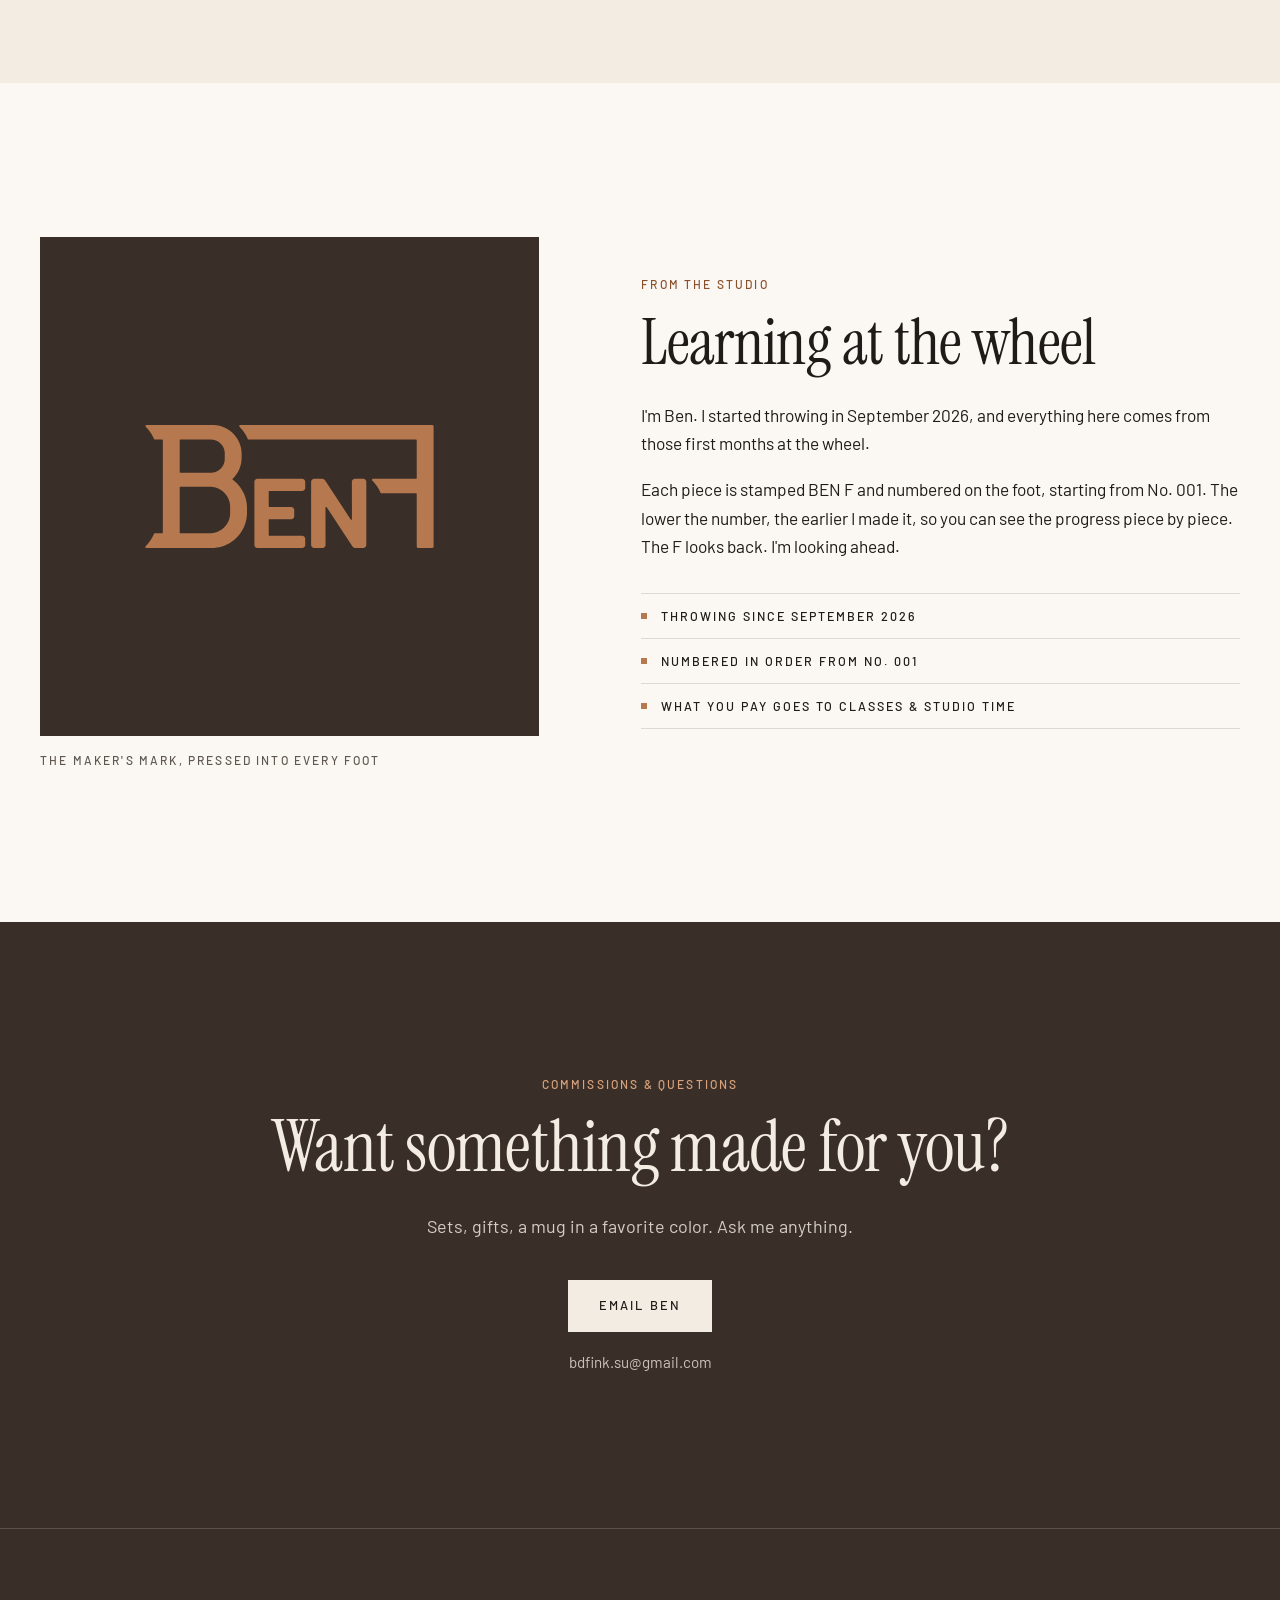
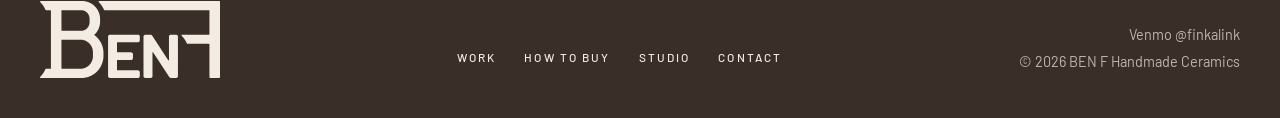
==== commit 48ef7475: "Homepage crop: no white space, choose Tall/Square/Wide frame - Crops can't zoom out or pan past the " ====
--- a/index.html
+++ b/index.html
@@ -19,7 +19,7 @@
   <link rel="preconnect" href="https://fonts.googleapis.com">
   <link rel="preconnect" href="https://fonts.gstatic.com" crossorigin>
   <link href="https://fonts.googleapis.com/css2?family=Barlow:ital,wght@0,400;0,500;0,600;1,400&family=Instrument+Serif:ital@0;1&display=swap" rel="stylesheet">
-  <link rel="stylesheet" href="css/styles.css?v=202611242023">
+  <link rel="stylesheet" href="css/styles.css?v=202611242050">
   <script>document.documentElement.classList.add("js");</script>
 </head>
 <body>
@@ -234,7 +234,7 @@
     </div>
   </dialog>
 
-  <script src="js/pottery.js?v=202611242023"></script>
-  <script src="js/main.js?v=202611242023"></script>
+  <script src="js/pottery.js?v=202611242050"></script>
+  <script src="js/main.js?v=202611242050"></script>
 </body>
 </html>
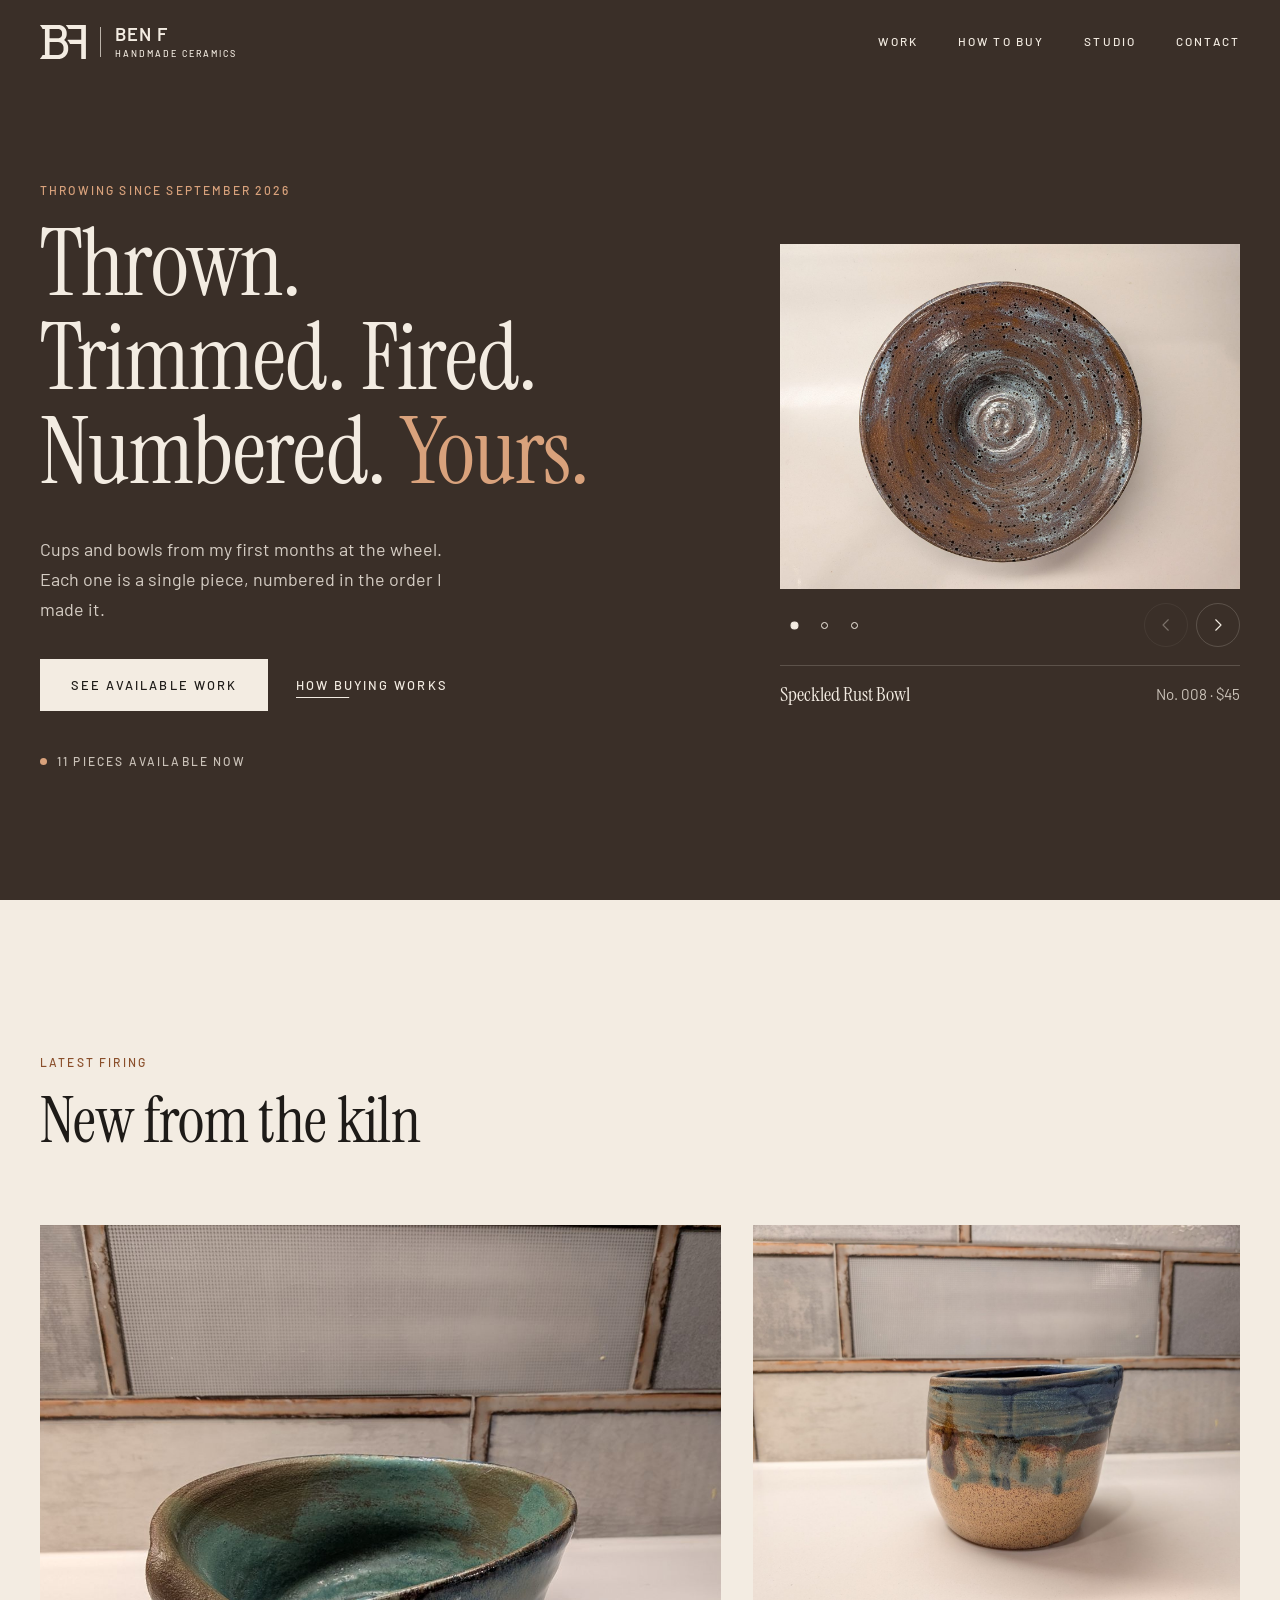
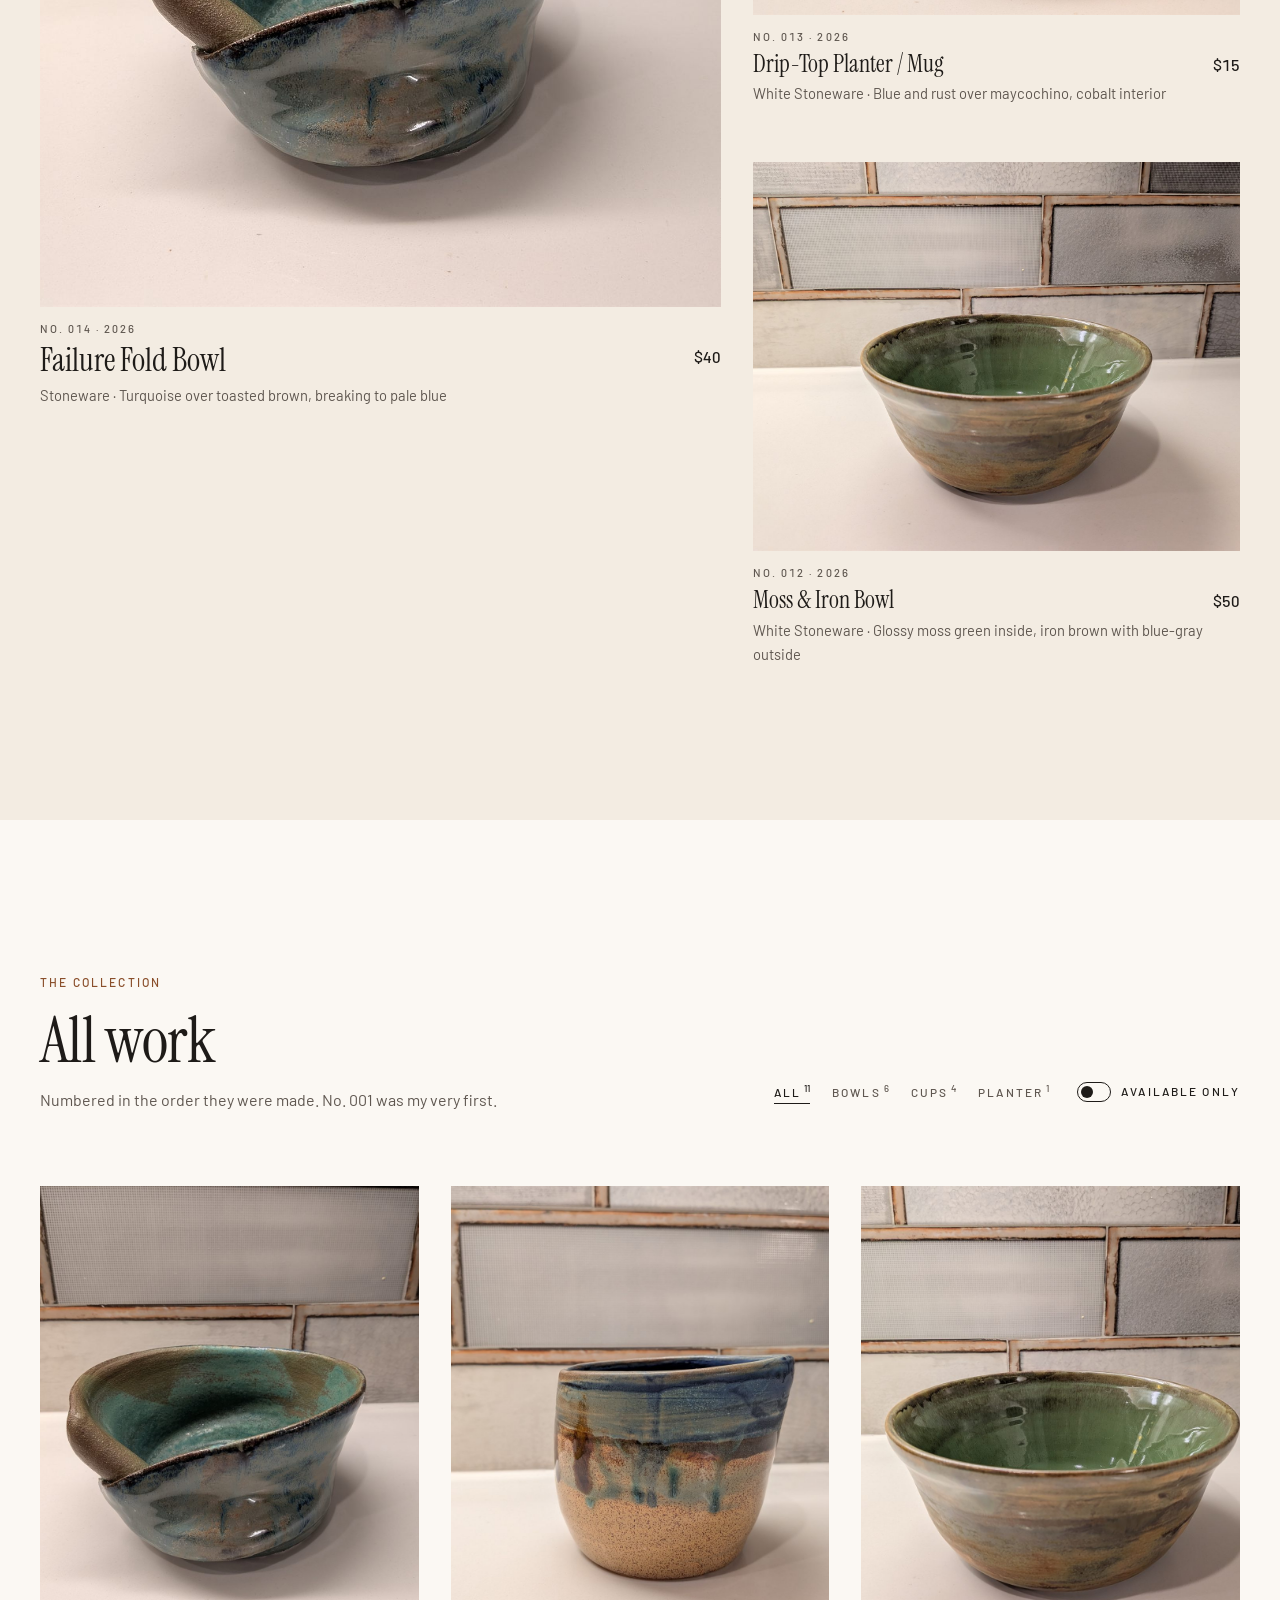
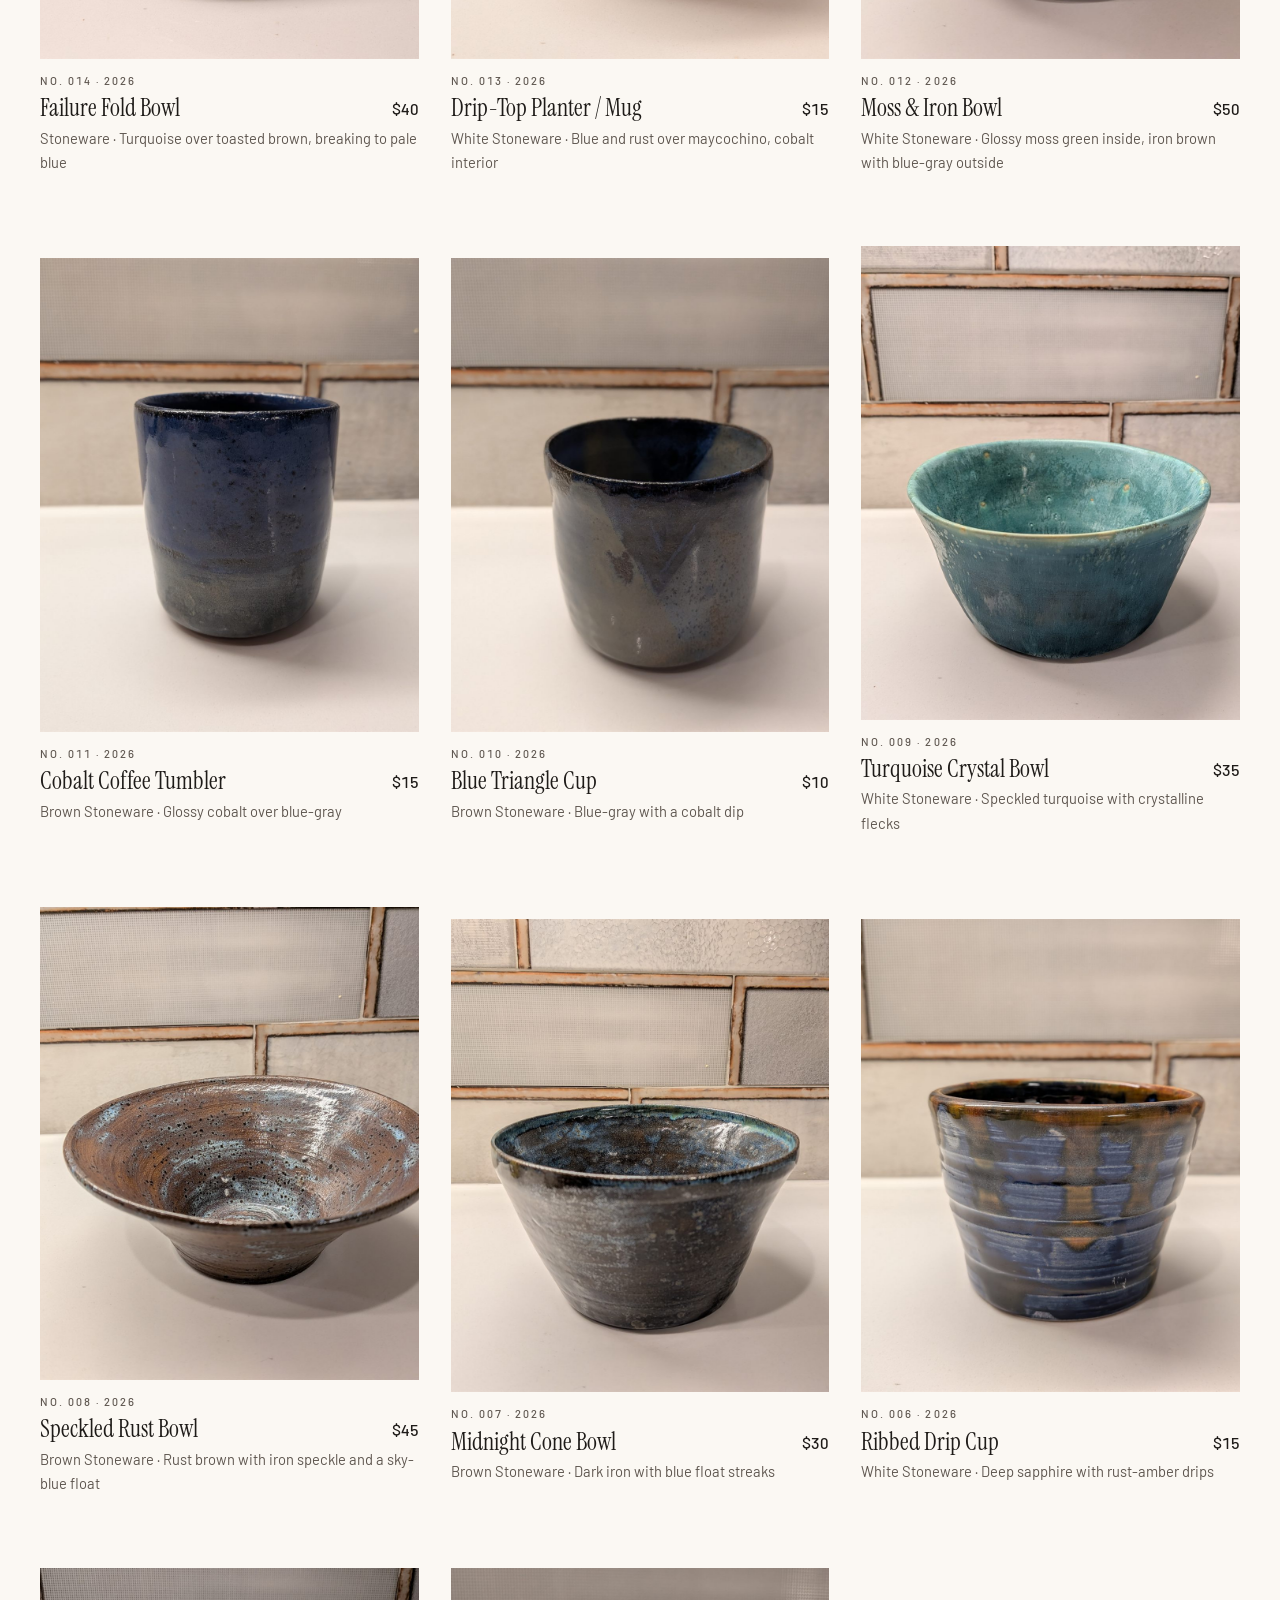
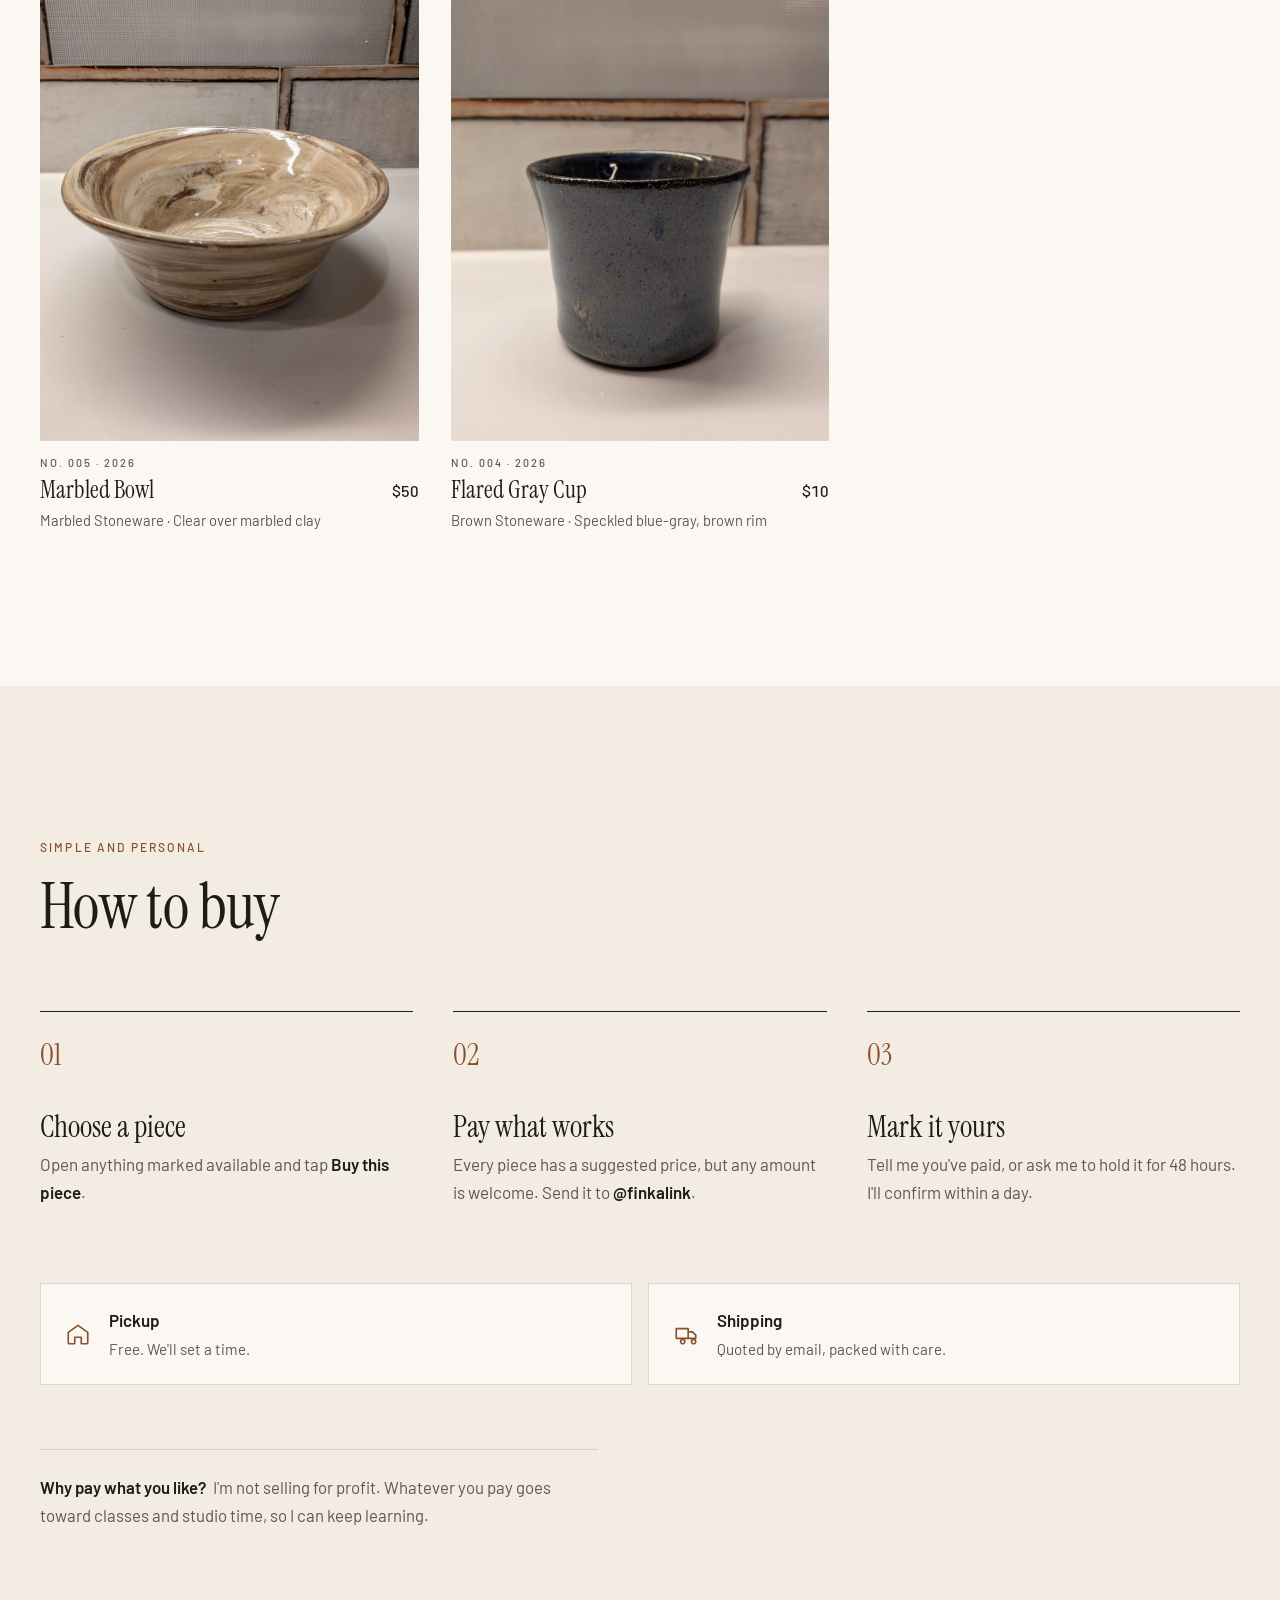
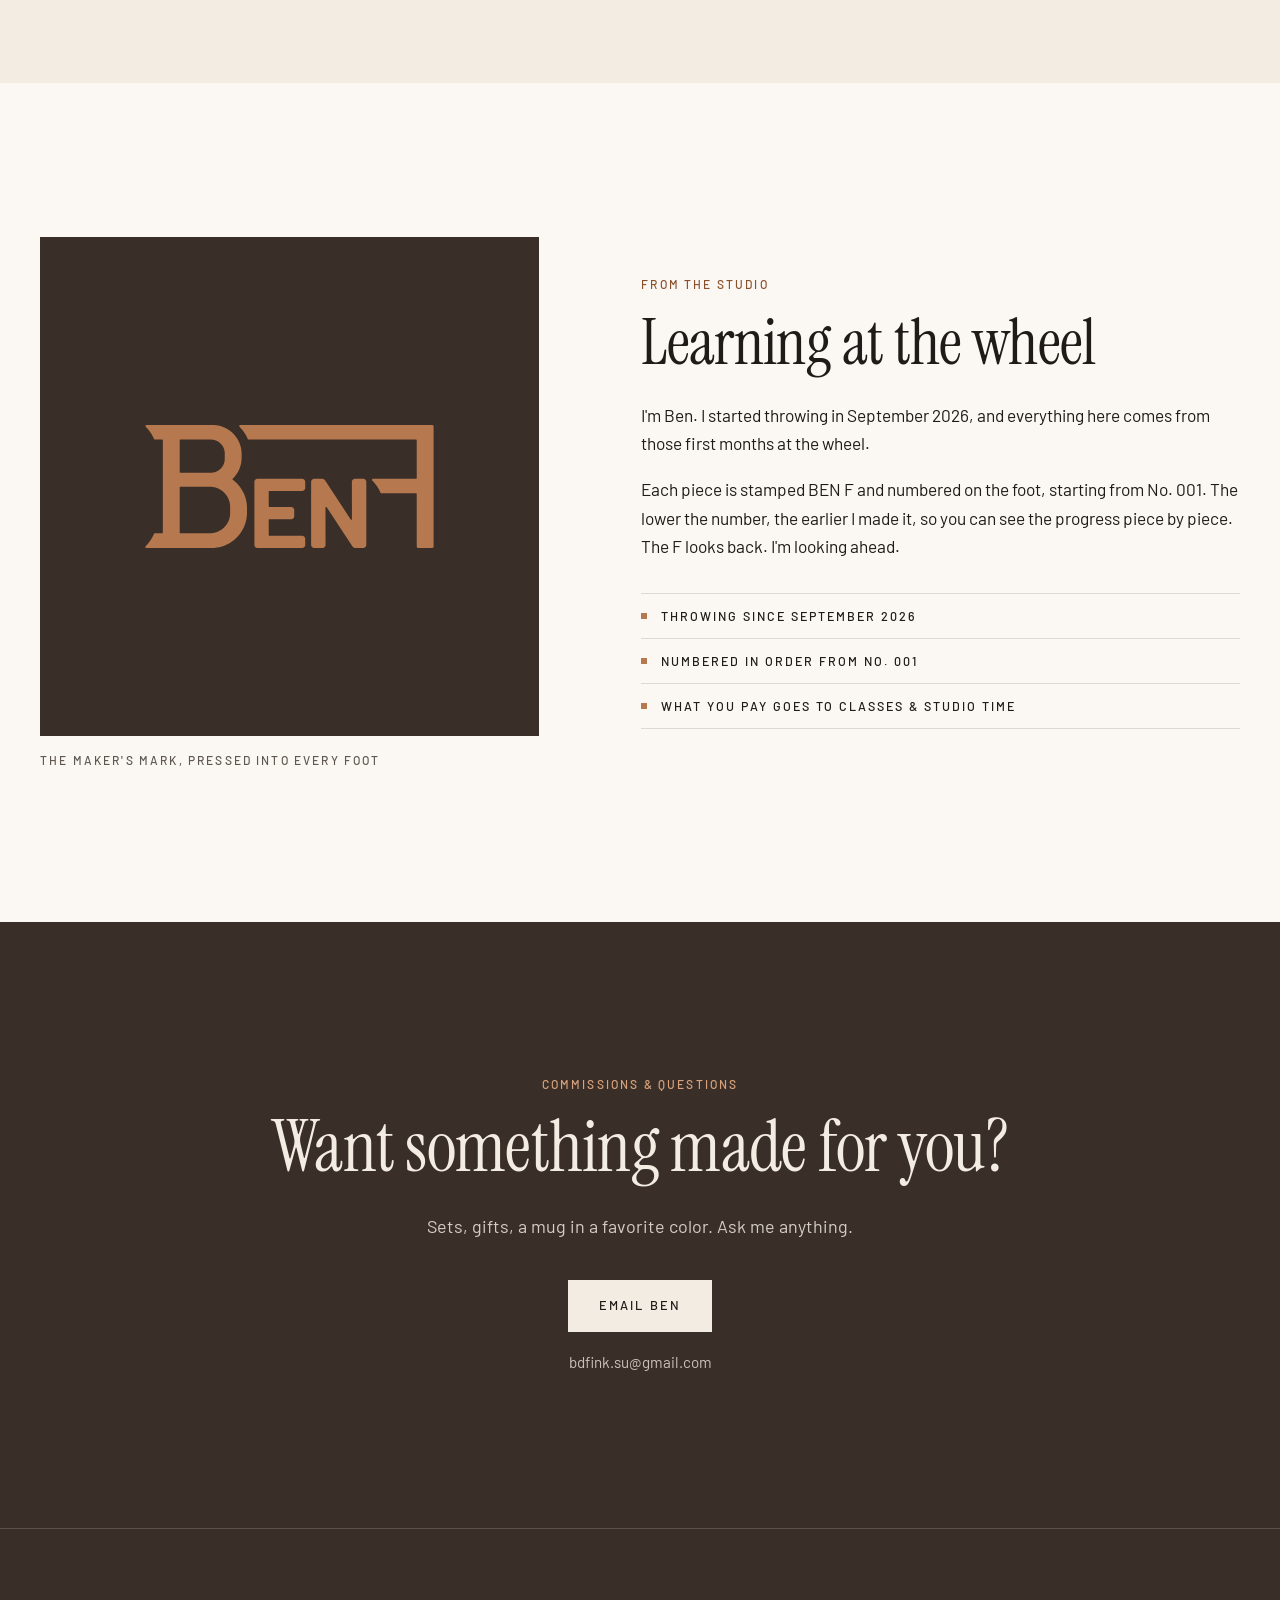
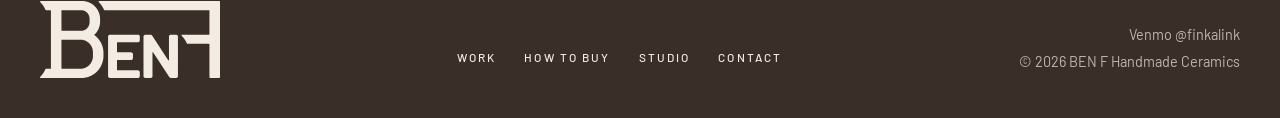
==== commit 8138405f: "Card crop for every piece - Studio: Crop card button on each cover photo (4:5 frame, drag and zoom);" ====
--- a/index.html
+++ b/index.html
@@ -19,7 +19,7 @@
   <link rel="preconnect" href="https://fonts.googleapis.com">
   <link rel="preconnect" href="https://fonts.gstatic.com" crossorigin>
   <link href="https://fonts.googleapis.com/css2?family=Barlow:ital,wght@0,400;0,500;0,600;1,400&family=Instrument+Serif:ital@0;1&display=swap" rel="stylesheet">
-  <link rel="stylesheet" href="css/styles.css?v=202611242050">
+  <link rel="stylesheet" href="css/styles.css?v=202611242120">
   <script>document.documentElement.classList.add("js");</script>
 </head>
 <body>
@@ -234,7 +234,7 @@
     </div>
   </dialog>
 
-  <script src="js/pottery.js?v=202611242050"></script>
-  <script src="js/main.js?v=202611242050"></script>
+  <script src="js/pottery.js?v=202611242120"></script>
+  <script src="js/main.js?v=202611242120"></script>
 </body>
 </html>
--- a/css/styles.css
+++ b/css/styles.css
@@ -449,12 +449,22 @@
   width: 100%;
   height: 100%;
   object-fit: cover;
-  transition: transform .9s var(--ease-out);
+  transition: scale .9s var(--ease-out);
 }
 .piece:hover .piece__frame > svg,
 .piece:hover .piece__frame > img,
 .piece:focus-visible .piece__frame > svg,
-.piece:focus-visible .piece__frame > img { transform: scale(1.03); }
+.piece:focus-visible .piece__frame > img { scale: 1.03; }
+/* Card crop set in the Studio page (positioned by main.js once the photo's size is known) */
+.piece__frame > img.is-cropped {
+  position: absolute;
+  left: 50%; top: 50%;
+  width: calc(var(--s) * 100%);
+  height: auto;
+  max-width: none;
+  object-fit: fill;
+  transform: translate(calc(var(--x) * -1%), calc(var(--y) * -1%));
+}
 
 .piece__view {
   position: absolute;
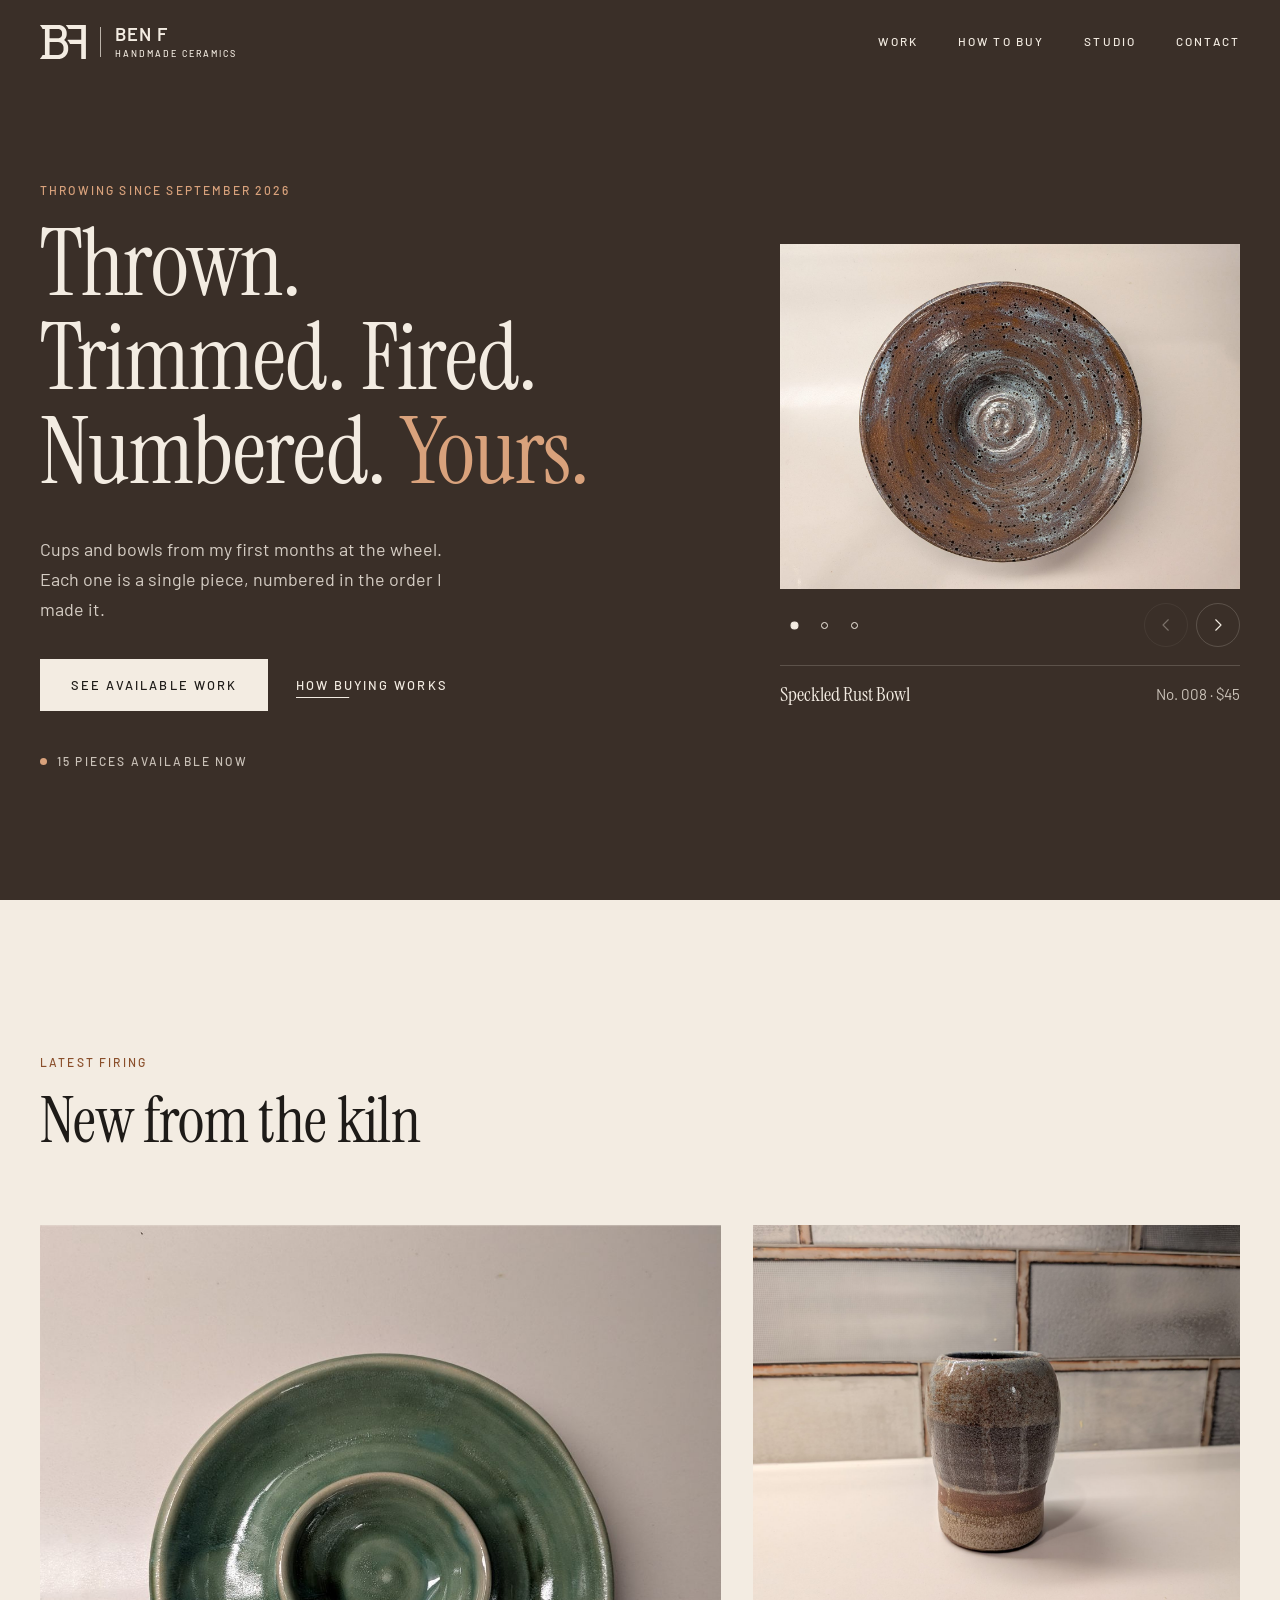
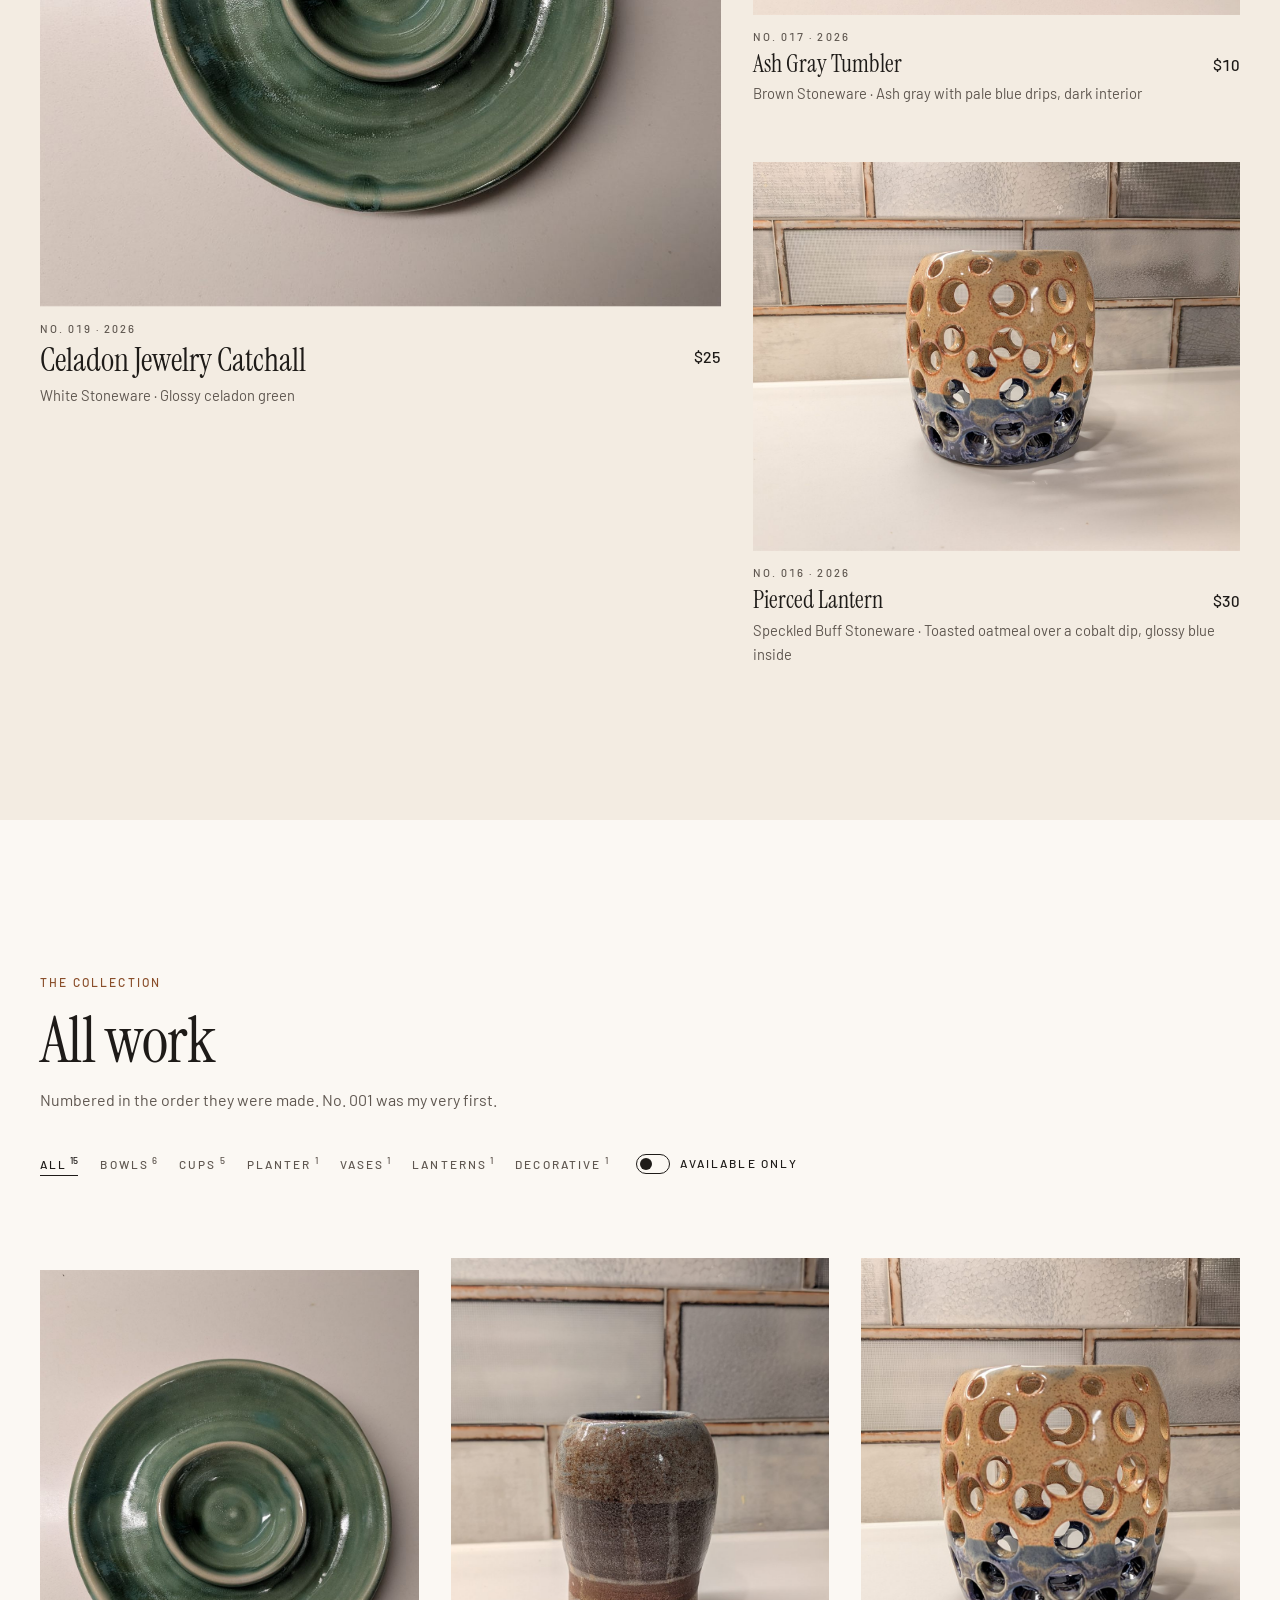
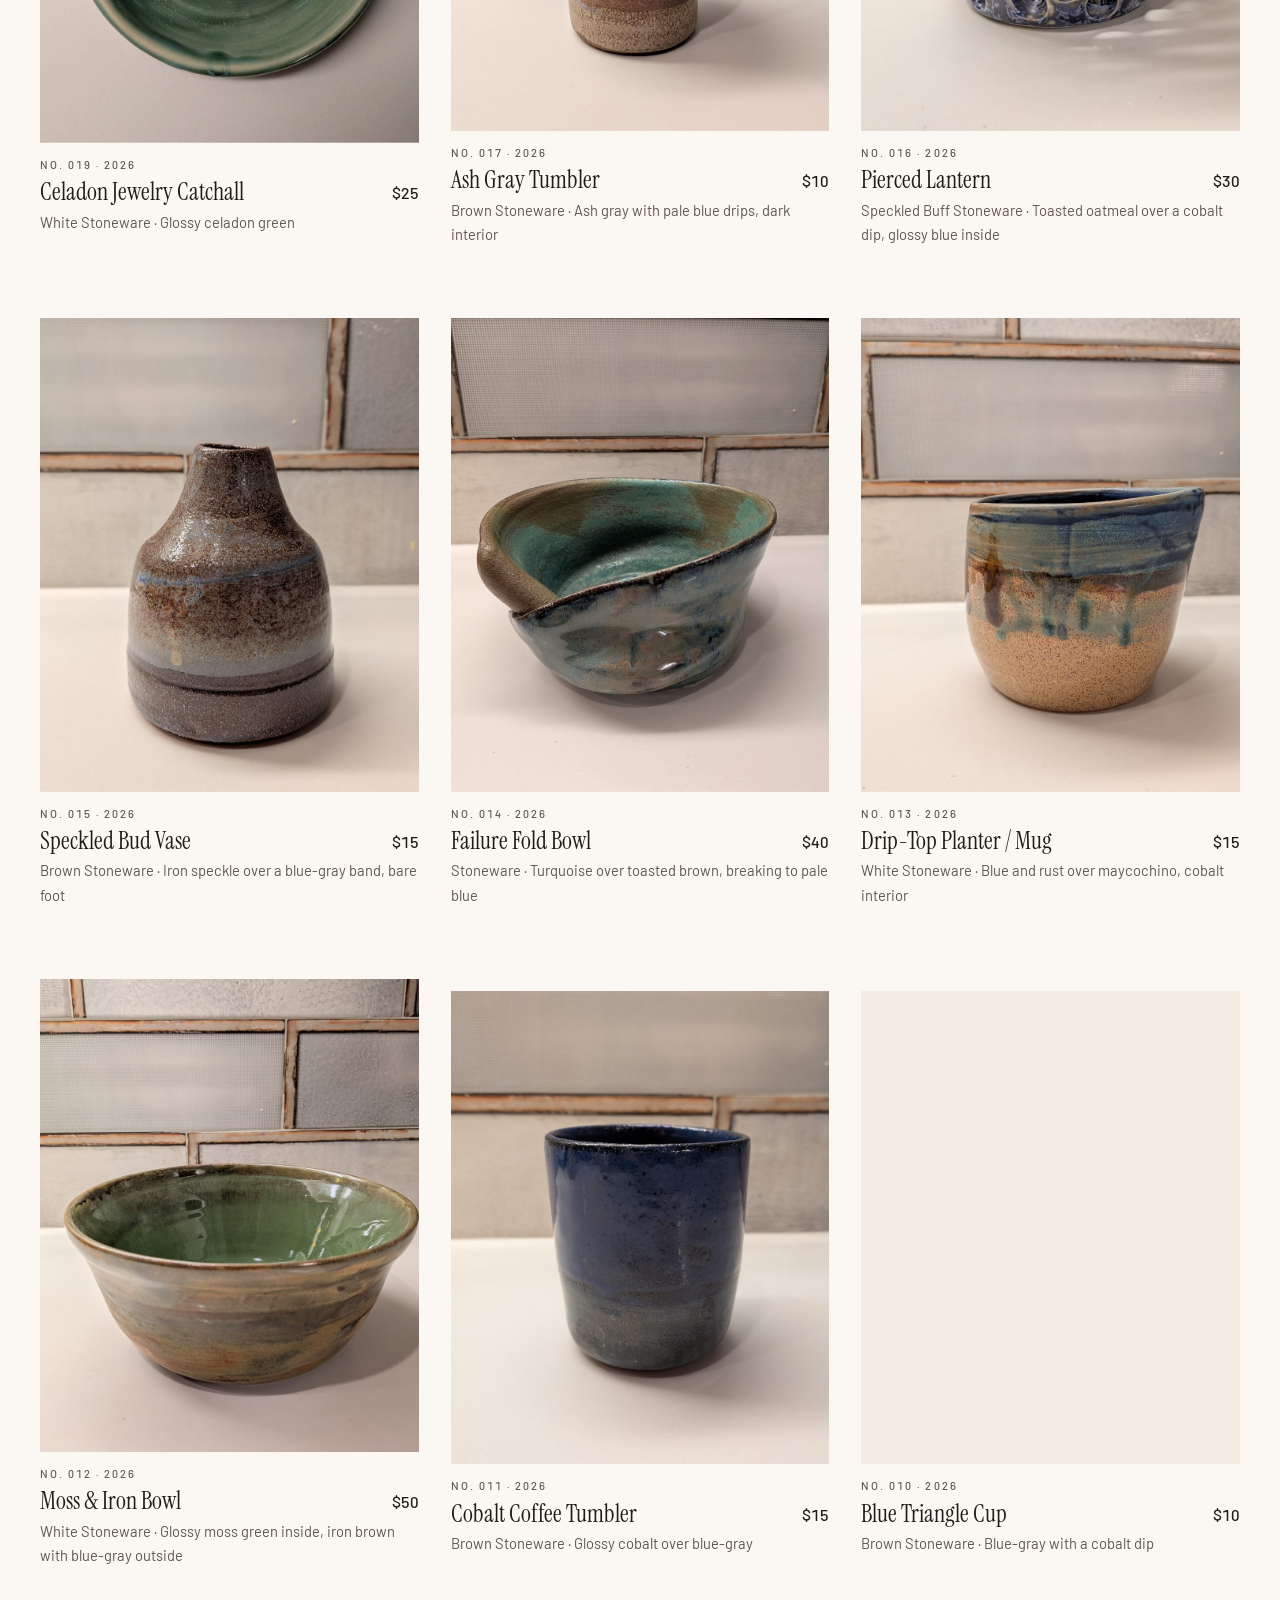
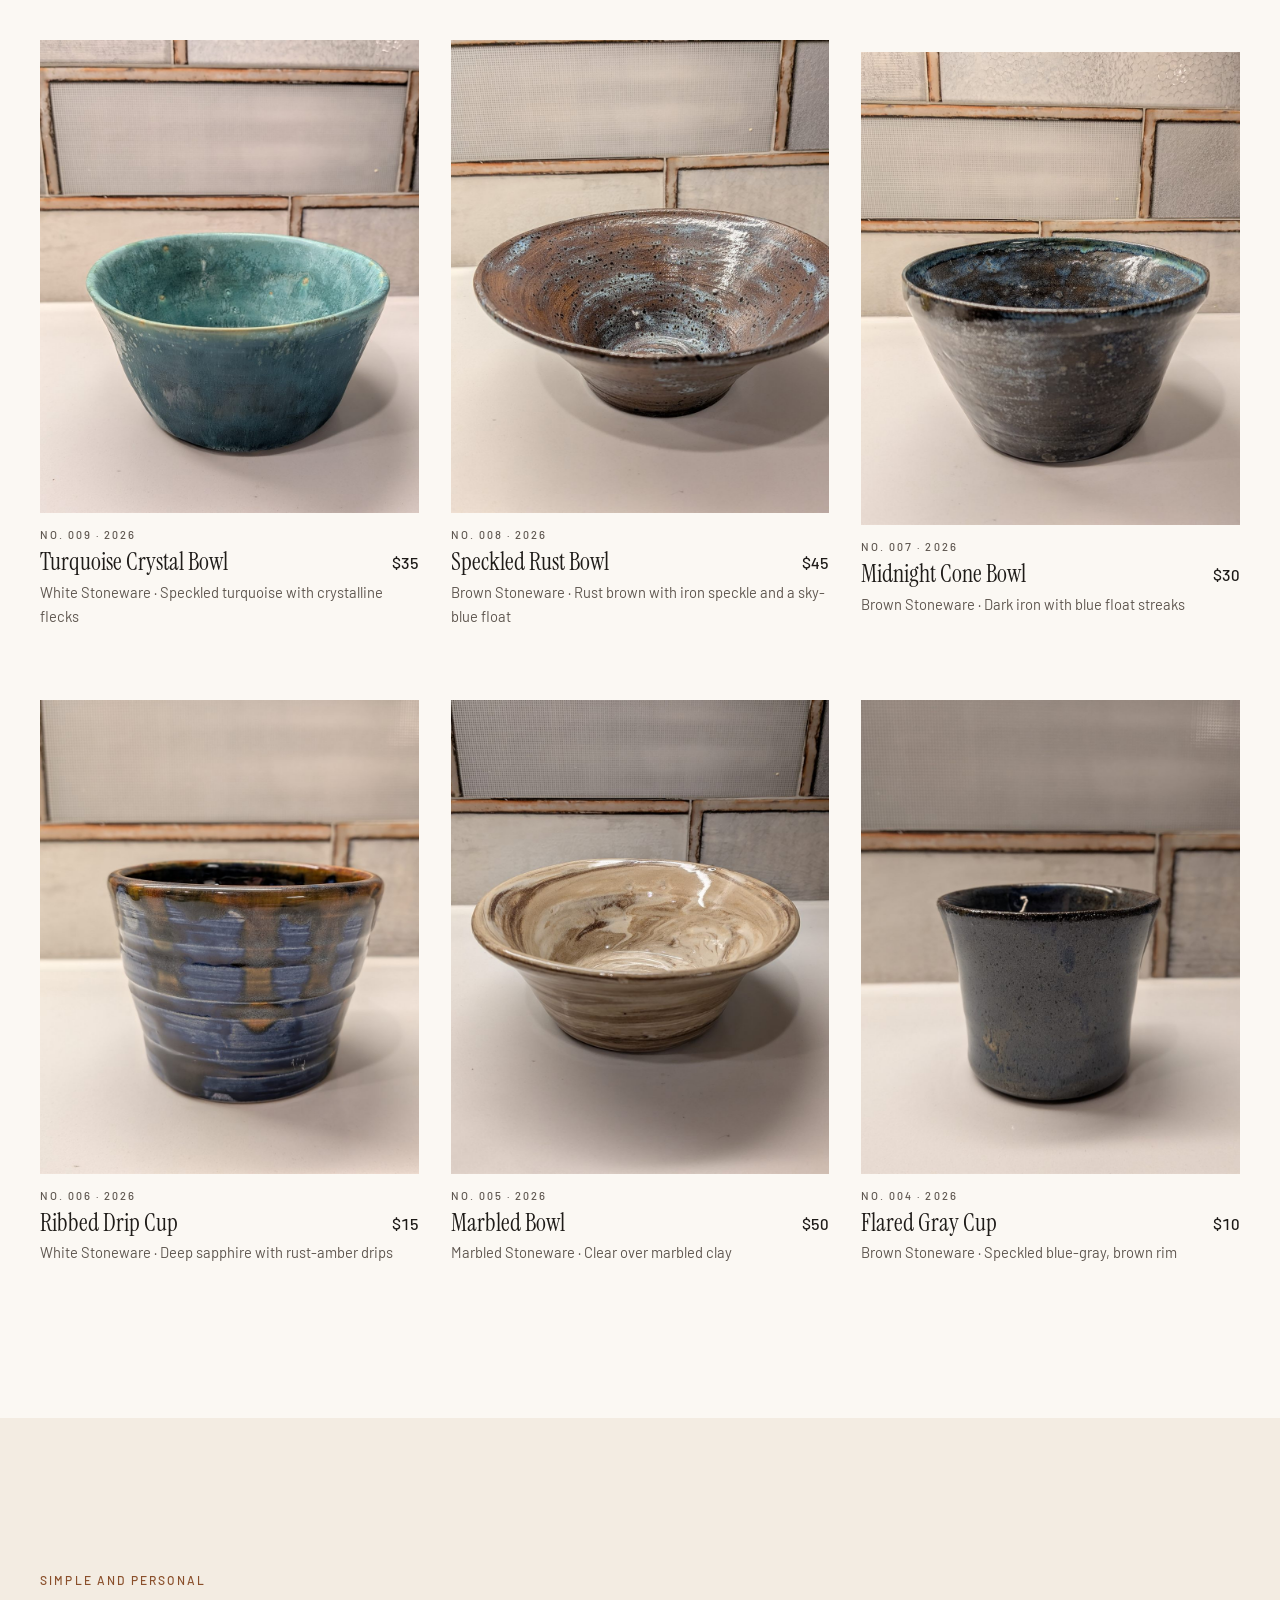
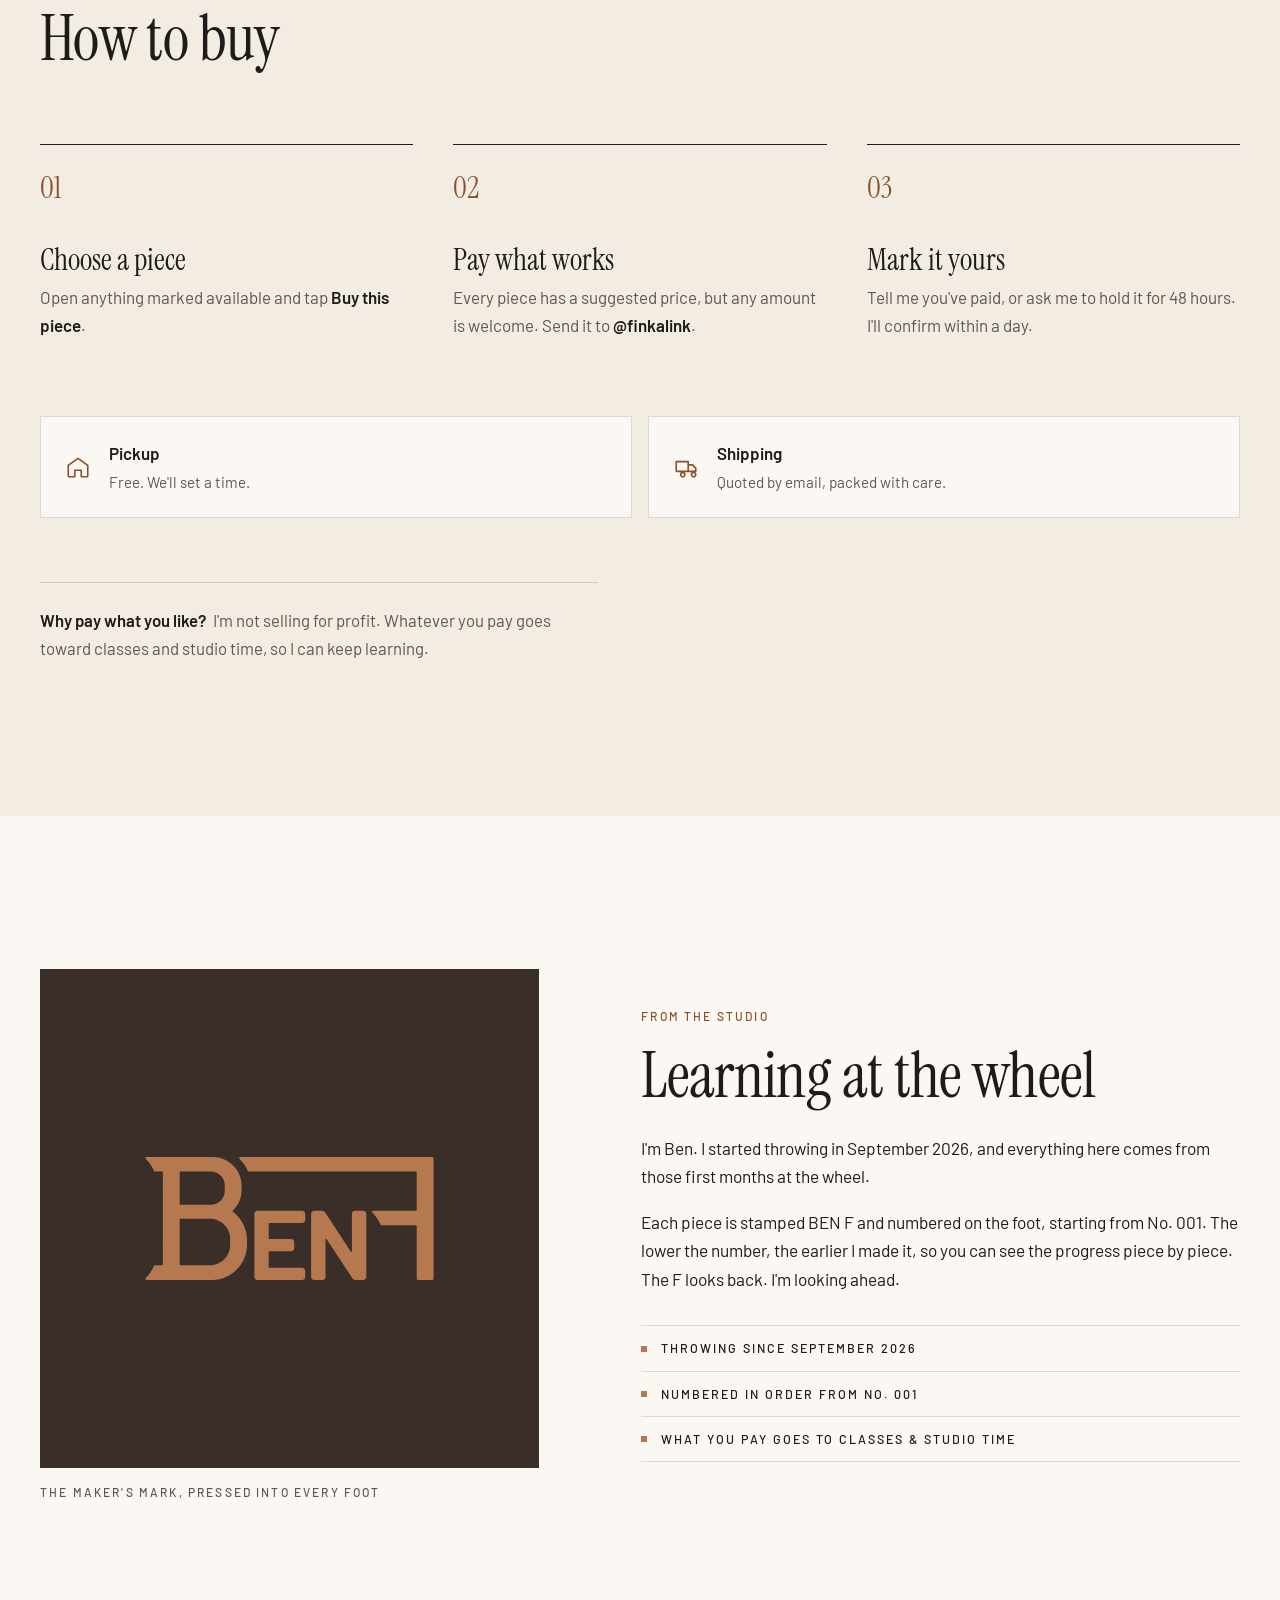
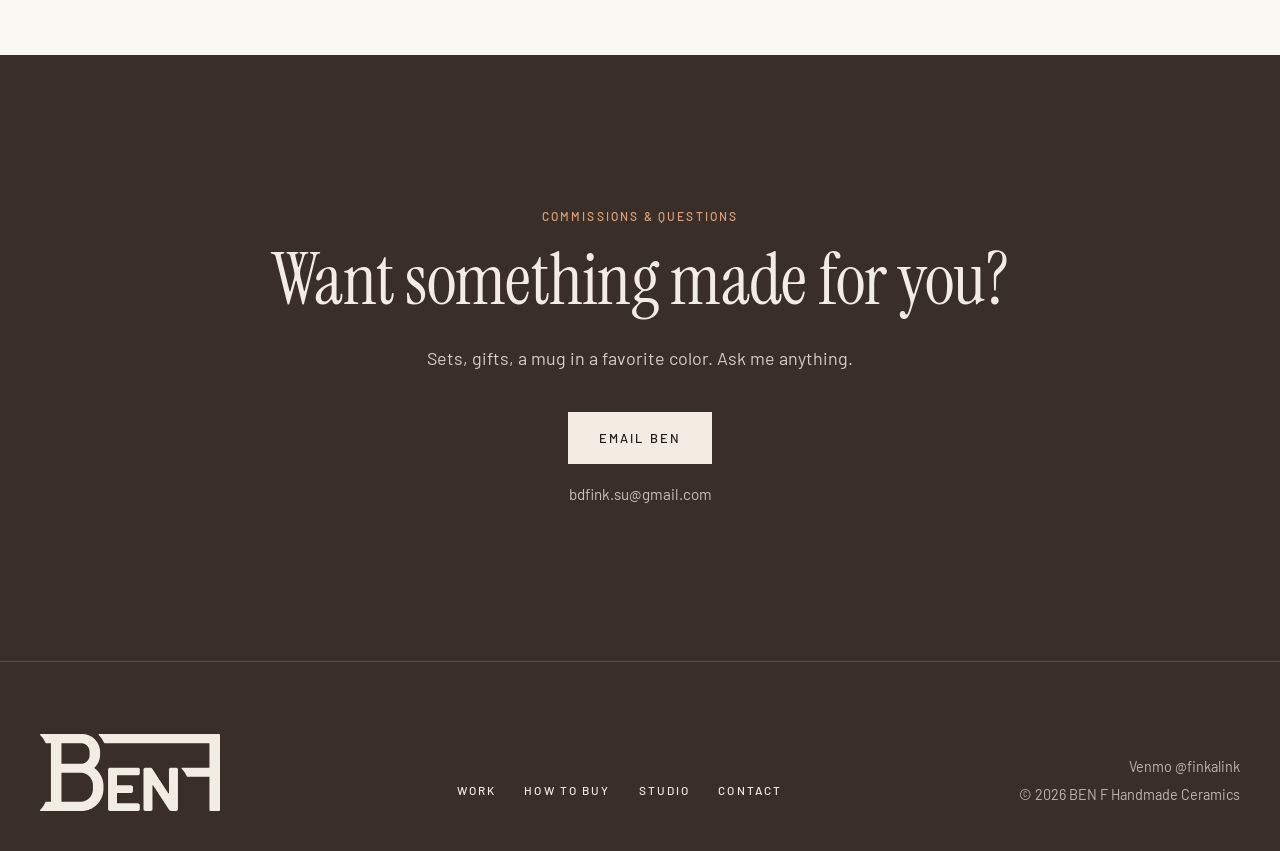
==== commit 3e8dd333: "Crop any photo, not just the cover Each photo in the Studio editor gets a Crop button. The piece vie" ====
--- a/index.html
+++ b/index.html
@@ -19,7 +19,7 @@
   <link rel="preconnect" href="https://fonts.googleapis.com">
   <link rel="preconnect" href="https://fonts.gstatic.com" crossorigin>
   <link href="https://fonts.googleapis.com/css2?family=Barlow:ital,wght@0,400;0,500;0,600;1,400&family=Instrument+Serif:ital@0;1&display=swap" rel="stylesheet">
-  <link rel="stylesheet" href="css/styles.css?v=202611242120">
+  <link rel="stylesheet" href="css/styles.css?v=202611251838">
   <script>document.documentElement.classList.add("js");</script>
 </head>
 <body>
@@ -213,17 +213,17 @@
   <!-- ============ PIECE VIEW ("gallery room") ============ -->
   <dialog class="room" id="room" aria-labelledby="room-title">
     <div class="room__art" id="room-art">
-      <div class="room__frame" id="room-frame"></div>
-      <div class="room__thumbs" id="room-thumbs" hidden></div>
-      <div class="room__arrows">
-        <button class="arrow" id="room-prev" aria-label="Previous piece">
+      <div class="room__stage">
+        <div class="room__frame" id="room-frame"></div>
+        <button class="arrow room__photo-arrow room__photo-arrow--prev" id="photo-prev" aria-label="Previous photo" hidden>
           <svg viewBox="0 0 24 24" aria-hidden="true"><path d="M15 5 8 12l7 7"/></svg>
         </button>
-        <span class="room__count label" id="room-count"></span>
-        <button class="arrow" id="room-next" aria-label="Next piece">
+        <button class="arrow room__photo-arrow room__photo-arrow--next" id="photo-next" aria-label="Next photo" hidden>
           <svg viewBox="0 0 24 24" aria-hidden="true"><path d="m9 5 7 7-7 7"/></svg>
         </button>
       </div>
+      <div class="room__thumbs" id="room-thumbs" hidden></div>
+      <p class="room__count label" id="room-count" aria-live="polite"></p>
     </div>
 
     <div class="room__panel">
@@ -234,7 +234,7 @@
     </div>
   </dialog>
 
-  <script src="js/pottery.js?v=202611242120"></script>
-  <script src="js/main.js?v=202611242120"></script>
+  <script src="js/pottery.js?v=202611251838"></script>
+  <script src="js/main.js?v=202611251838"></script>
 </body>
 </html>
--- a/css/styles.css
+++ b/css/styles.css
@@ -746,7 +746,8 @@
   overflow: hidden;
 }
 .room__frame > svg,
-.room__frame > img {
+.room__frame > img,
+.room__frame > .room__crop {
   max-width: 100%;
   max-height: 100%;
   width: auto;
@@ -756,6 +757,16 @@
   animation: art-in .45s var(--ease-out);
 }
 @keyframes art-in { from { opacity: 0; transform: translateX(var(--from, 0)); } }
+/* A photo cropped in the Studio page fills a 4:5 frame (positioned by main.js) */
+.room__frame > .room__crop { position: relative; overflow: hidden; }
+.room__crop > img.is-cropped {
+  position: absolute;
+  left: 50%; top: 50%;
+  width: calc(var(--s) * 100%);
+  height: auto;
+  max-width: none;
+  transform: translate(calc(var(--x) * -1%), calc(var(--y) * -1%));
+}
 
 .room__arrows {
   display: flex;
@@ -1010,3 +1021,38 @@
 
 /* Headline accent word */
 .display__accent { color: var(--clay-light); }
+
+/* ---------- Piece view: arrows on the photo step through its photos ---------- */
+.room__stage { position: relative; flex: 1 1 0; min-height: 0; display: flex; }
+.room__stage .room__frame { flex: 1 1 0; }
+.room__photo-arrow {
+  position: absolute;
+  top: 50%;
+  z-index: 1;
+  transform: translateY(-50%);
+  background: rgba(251, 248, 243, .92);
+  border-color: var(--hairline);
+  box-shadow: 0 2px 10px rgba(30, 27, 24, .08);
+}
+.room__photo-arrow[hidden] { display: none; }
+.room__photo-arrow--prev { left: 10px; }
+.room__photo-arrow--next { right: 10px; }
+@media (min-width: 900px) {
+  .room__photo-arrow--prev { left: 18px; }
+  .room__photo-arrow--next { right: 18px; }
+}
+.room__count { padding: 6px 0 12px; }
+.room__count:empty { padding: 0 0 12px; }
+@media (min-width: 900px) { .room__count { padding-bottom: 28px; } }
+
+.room__pieces {
+  display: flex;
+  justify-content: space-between;
+  gap: 16px;
+  margin-top: 2.4rem;
+  padding-top: 1.2rem;
+  border-top: 1px solid var(--hairline);
+}
+.room__pieces .link { font-size: .7rem; color: var(--stone-deep); }
+.room__pieces .link:hover { color: var(--ink); }
+.room__count { width: 100%; max-width: none; text-align: center; align-self: stretch; }
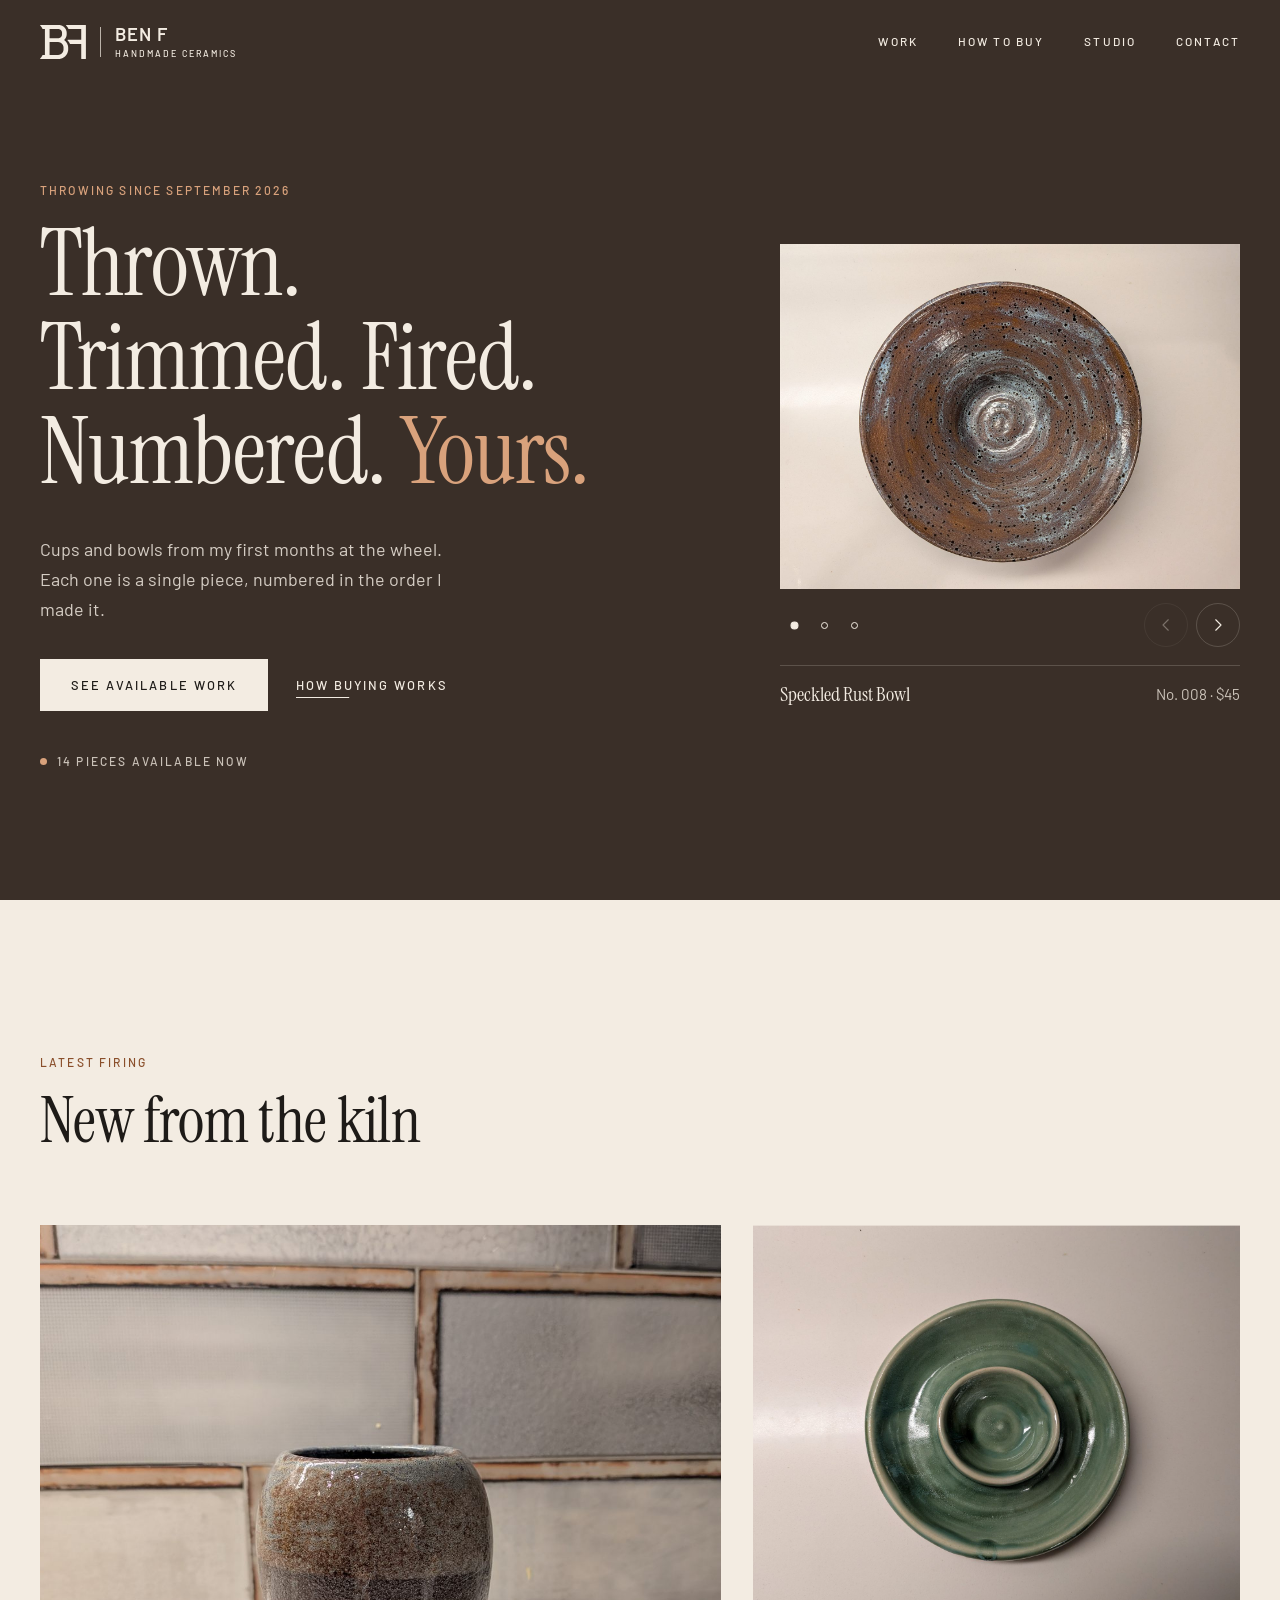
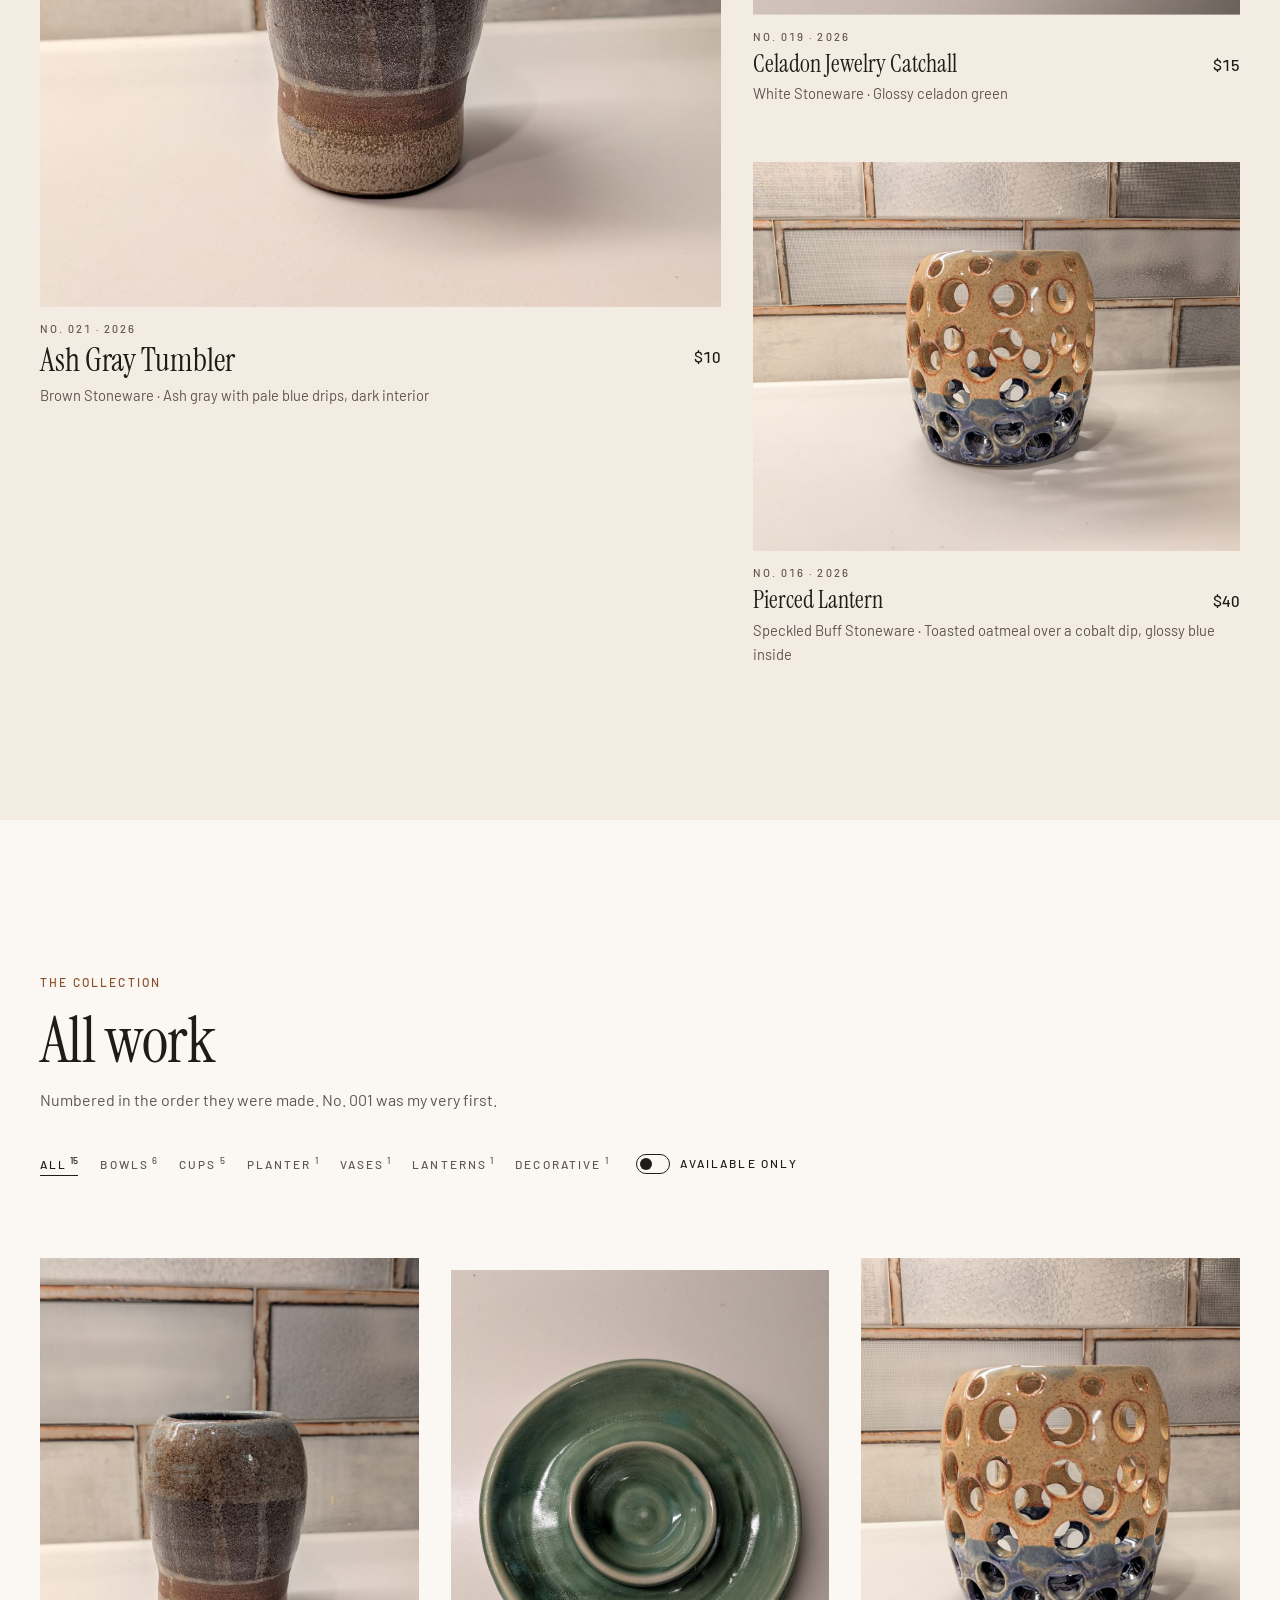
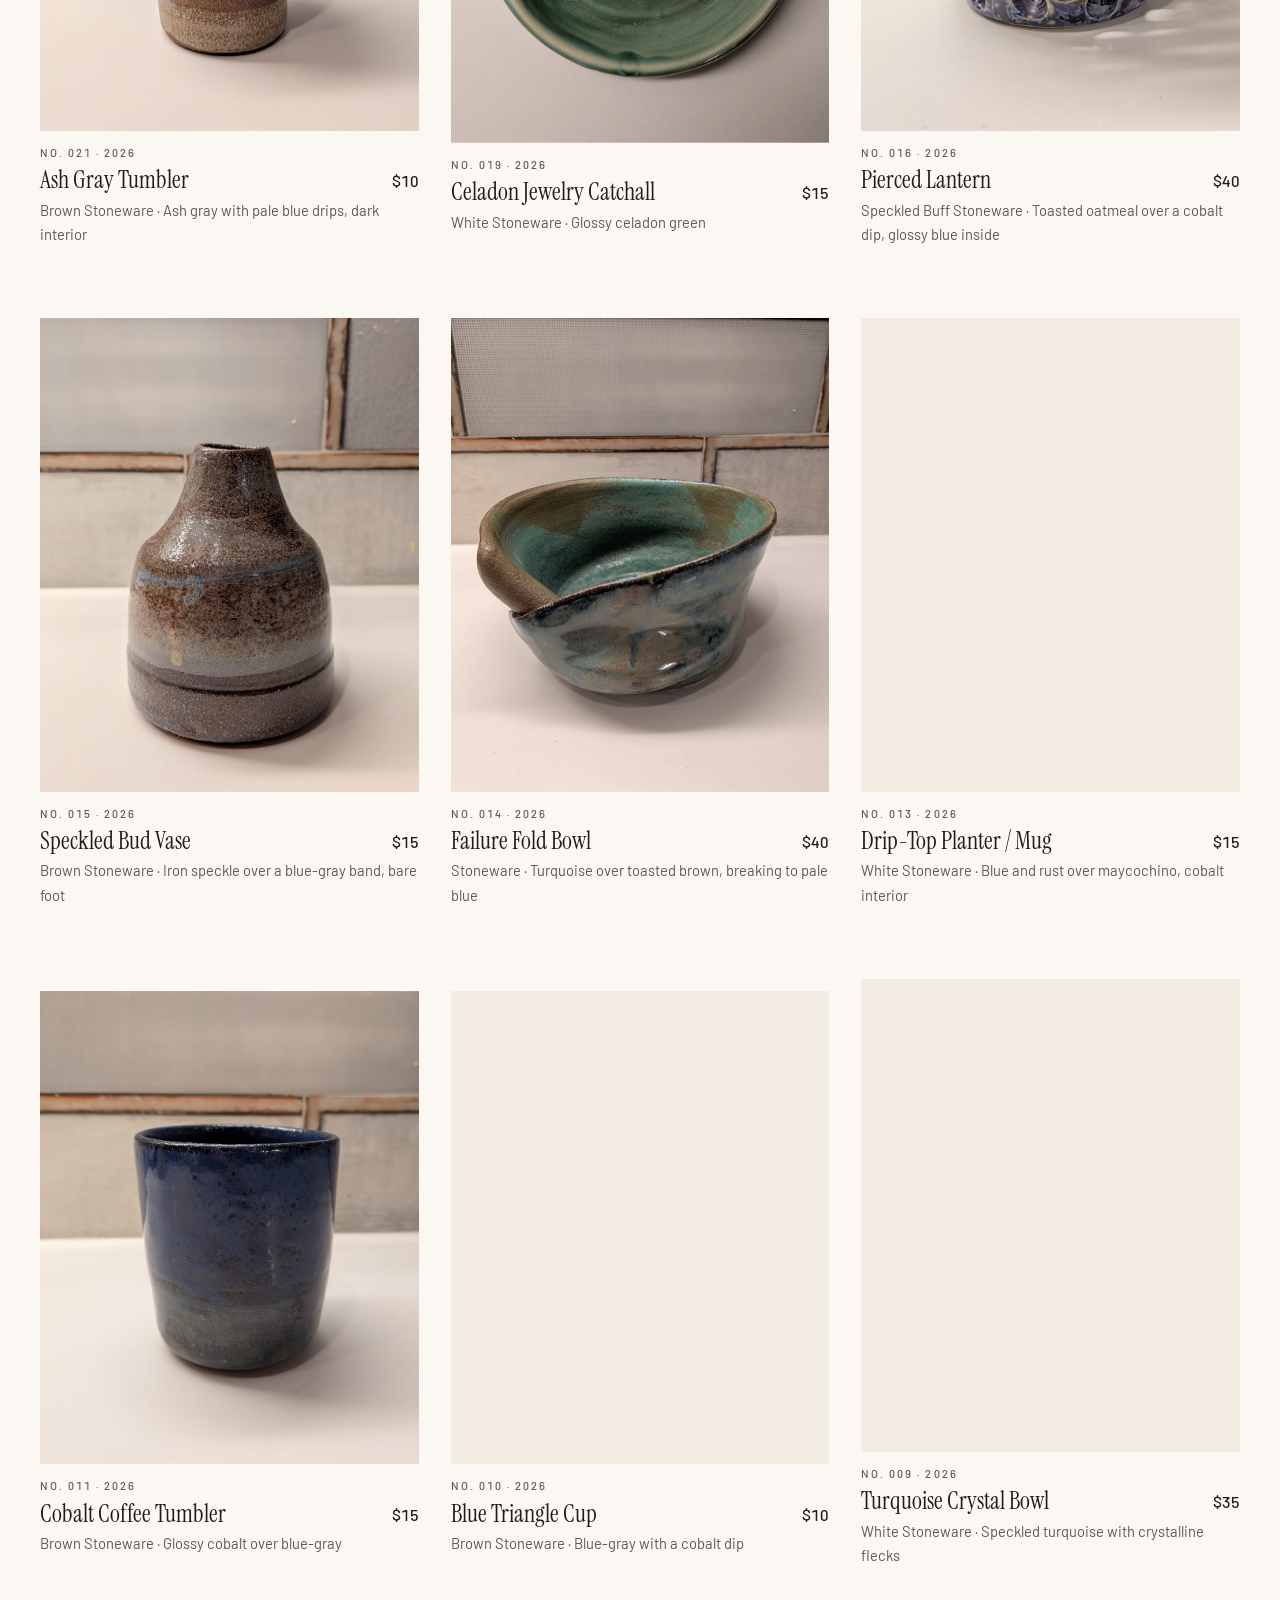
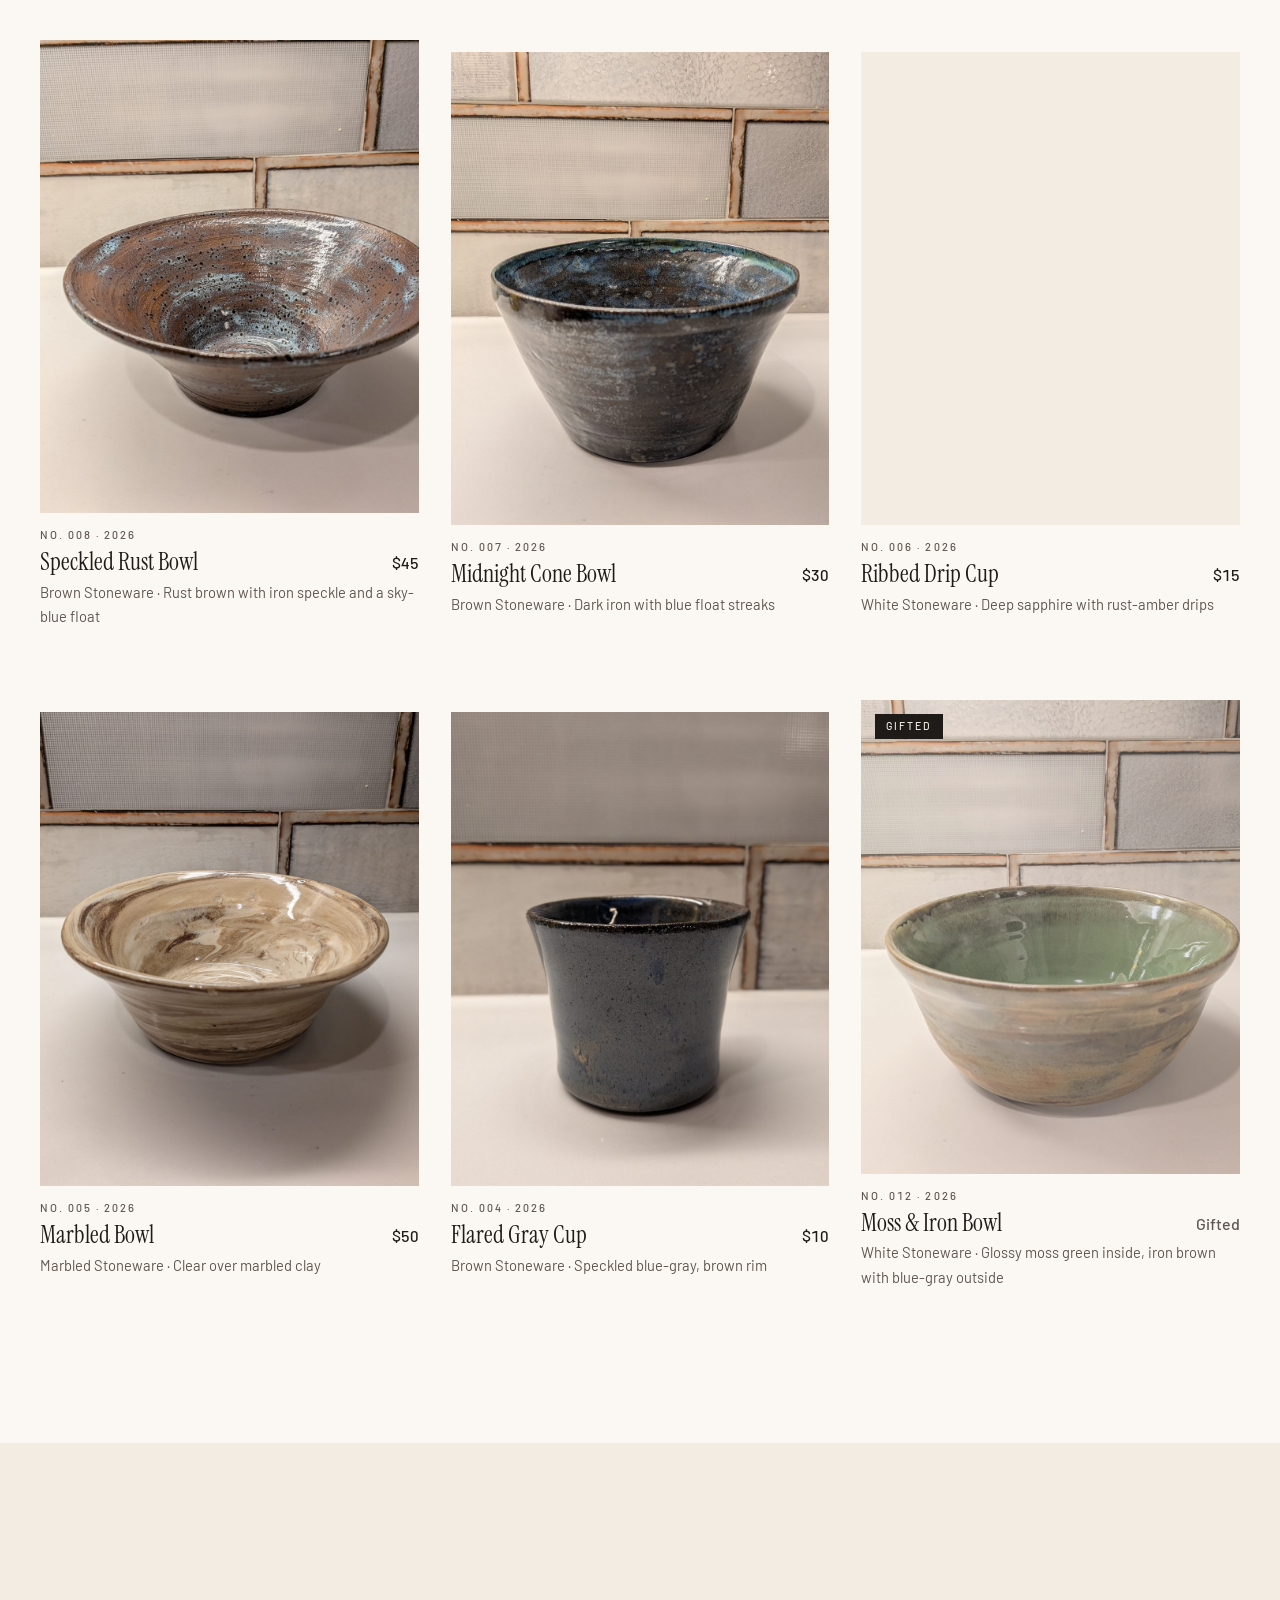
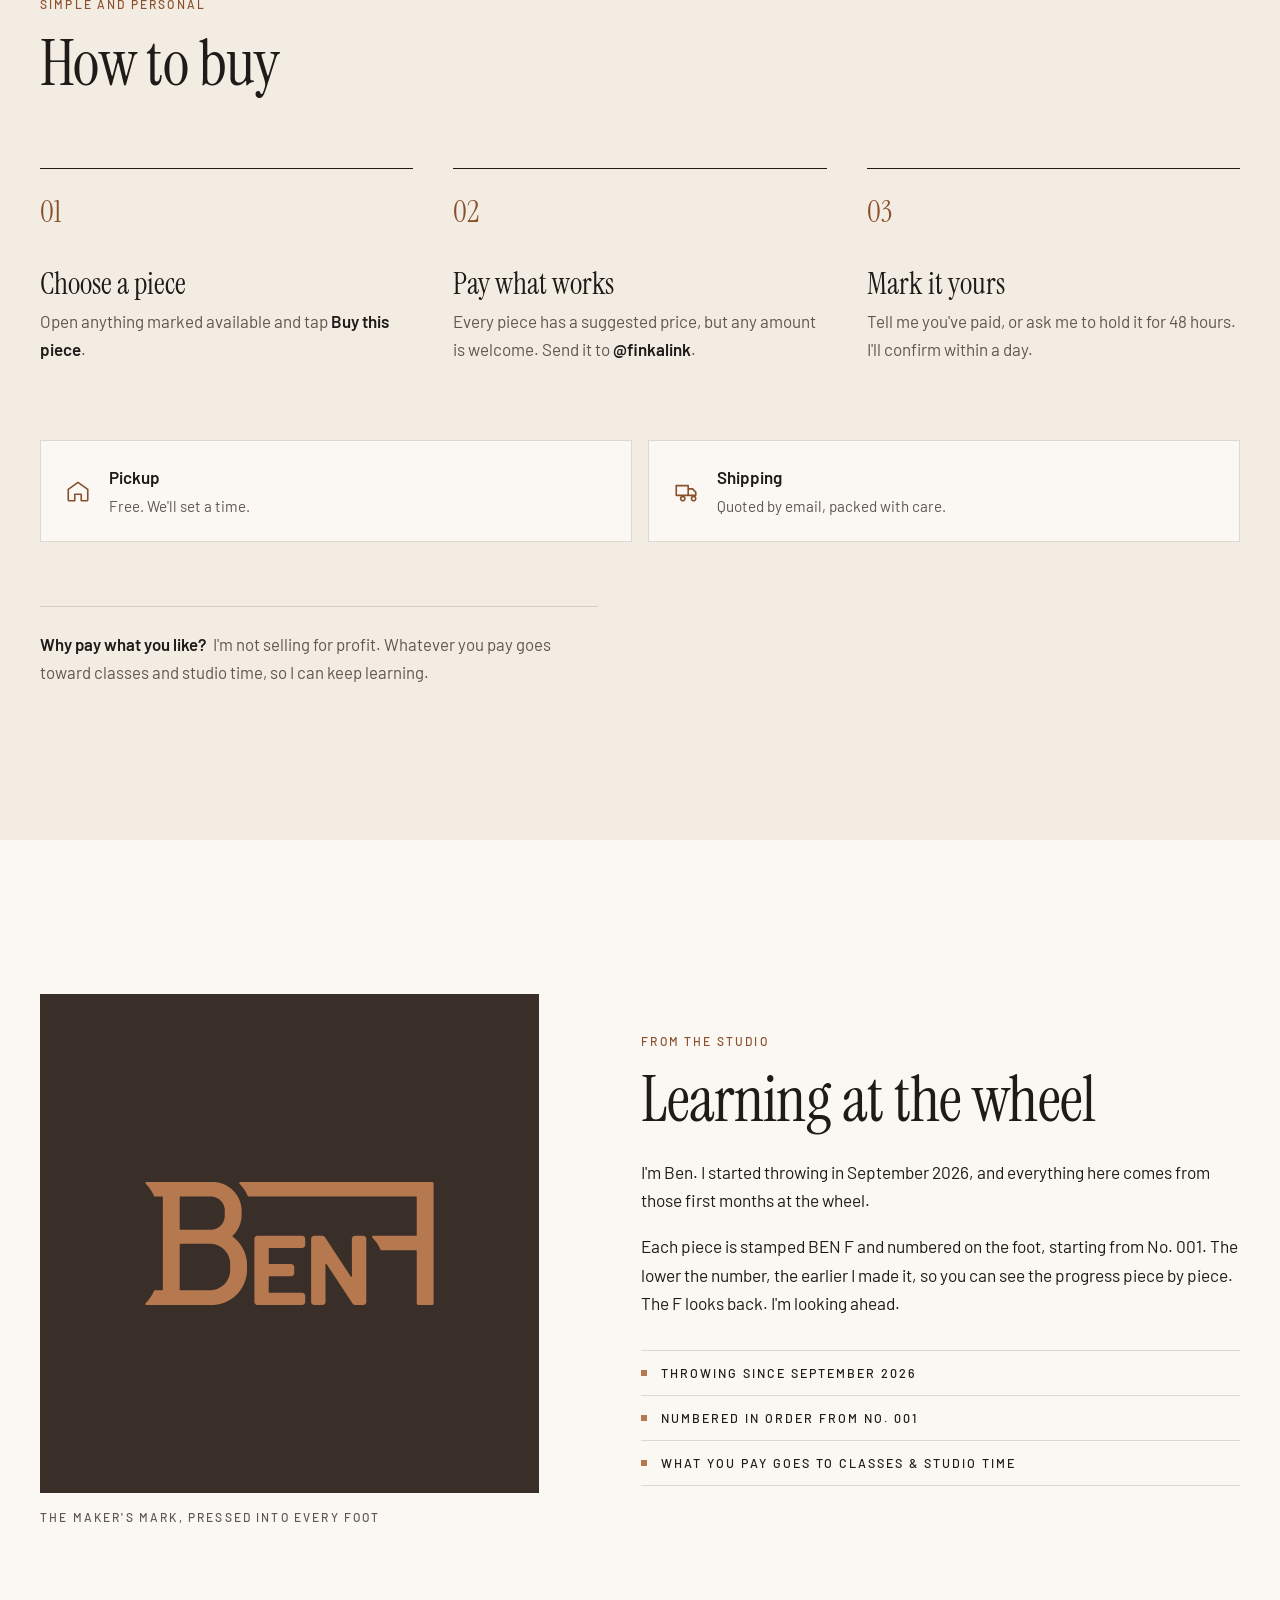
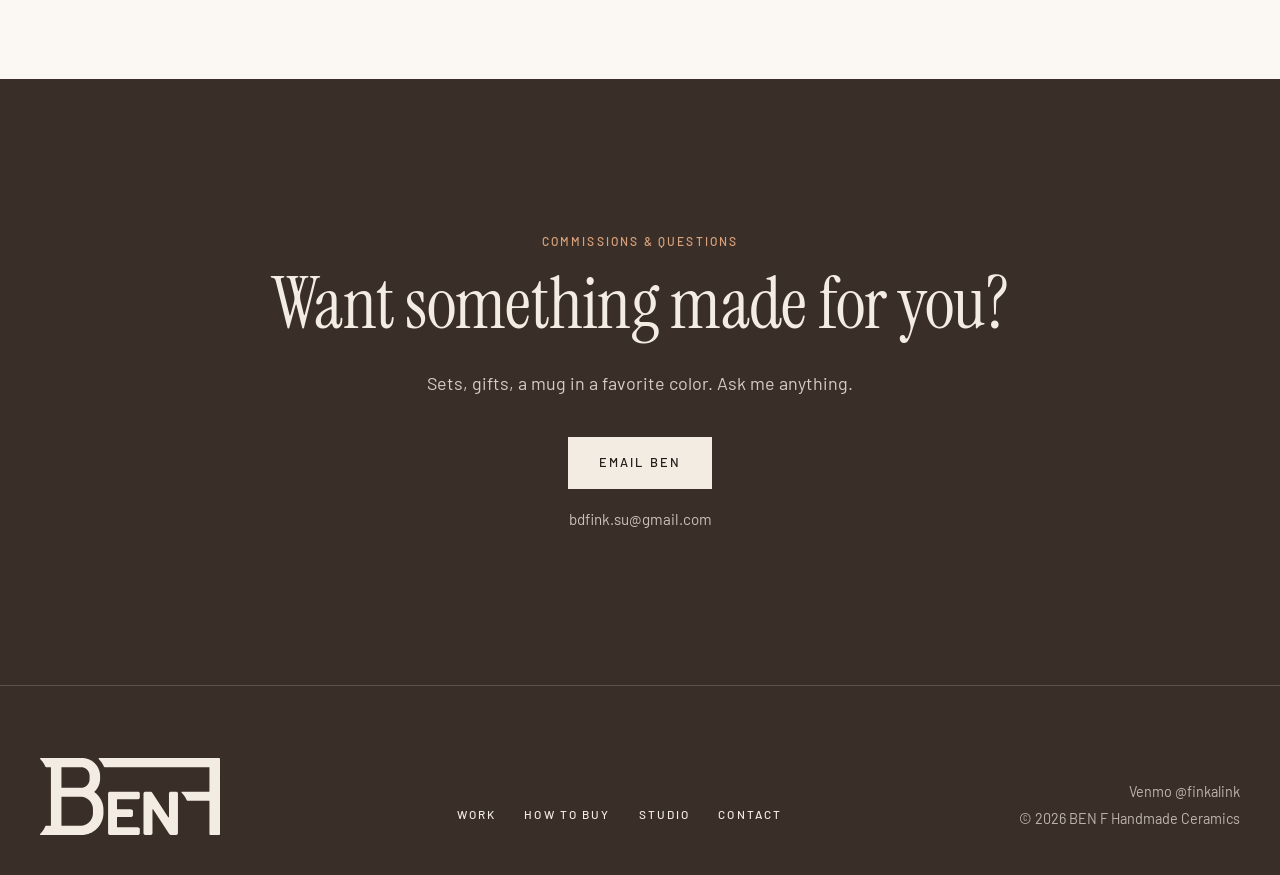
==== commit 02f3508a: "Piece view: click a photo to zoom; the zoom follows the mouse Click or tap again, press Esc, or chan" ====
--- a/index.html
+++ b/index.html
@@ -19,7 +19,7 @@
   <link rel="preconnect" href="https://fonts.googleapis.com">
   <link rel="preconnect" href="https://fonts.gstatic.com" crossorigin>
   <link href="https://fonts.googleapis.com/css2?family=Barlow:ital,wght@0,400;0,500;0,600;1,400&family=Instrument+Serif:ital@0;1&display=swap" rel="stylesheet">
-  <link rel="stylesheet" href="css/styles.css?v=202611251838">
+  <link rel="stylesheet" href="css/styles.css?v=202611271805">
   <script>document.documentElement.classList.add("js");</script>
 </head>
 <body>
@@ -234,7 +234,7 @@
     </div>
   </dialog>
 
-  <script src="js/pottery.js?v=202611251838"></script>
-  <script src="js/main.js?v=202611251838"></script>
+  <script src="js/pottery.js?v=202611271805"></script>
+  <script src="js/main.js?v=202611271805"></script>
 </body>
 </html>
--- a/css/styles.css
+++ b/css/styles.css
@@ -757,6 +757,16 @@
   animation: art-in .45s var(--ease-out);
 }
 @keyframes art-in { from { opacity: 0; transform: translateX(var(--from, 0)); } }
+/* Click zoom: the photo scales up around the pointer (main.js sets transform-origin as it moves) */
+.room__frame > img,
+.room__frame > .room__crop { cursor: zoom-in; transition: scale .35s var(--ease-out); }
+.room__frame.is-zoomed { touch-action: none; }
+.room__frame.is-zoomed > img,
+.room__frame.is-zoomed > .room__crop { cursor: zoom-out; }
+@media (prefers-reduced-motion: reduce) {
+  .room__frame > img,
+  .room__frame > .room__crop { transition: none; }
+}
 /* A photo cropped in the Studio page fills a 4:5 frame (positioned by main.js) */
 .room__frame > .room__crop { position: relative; overflow: hidden; }
 .room__crop > img.is-cropped {
